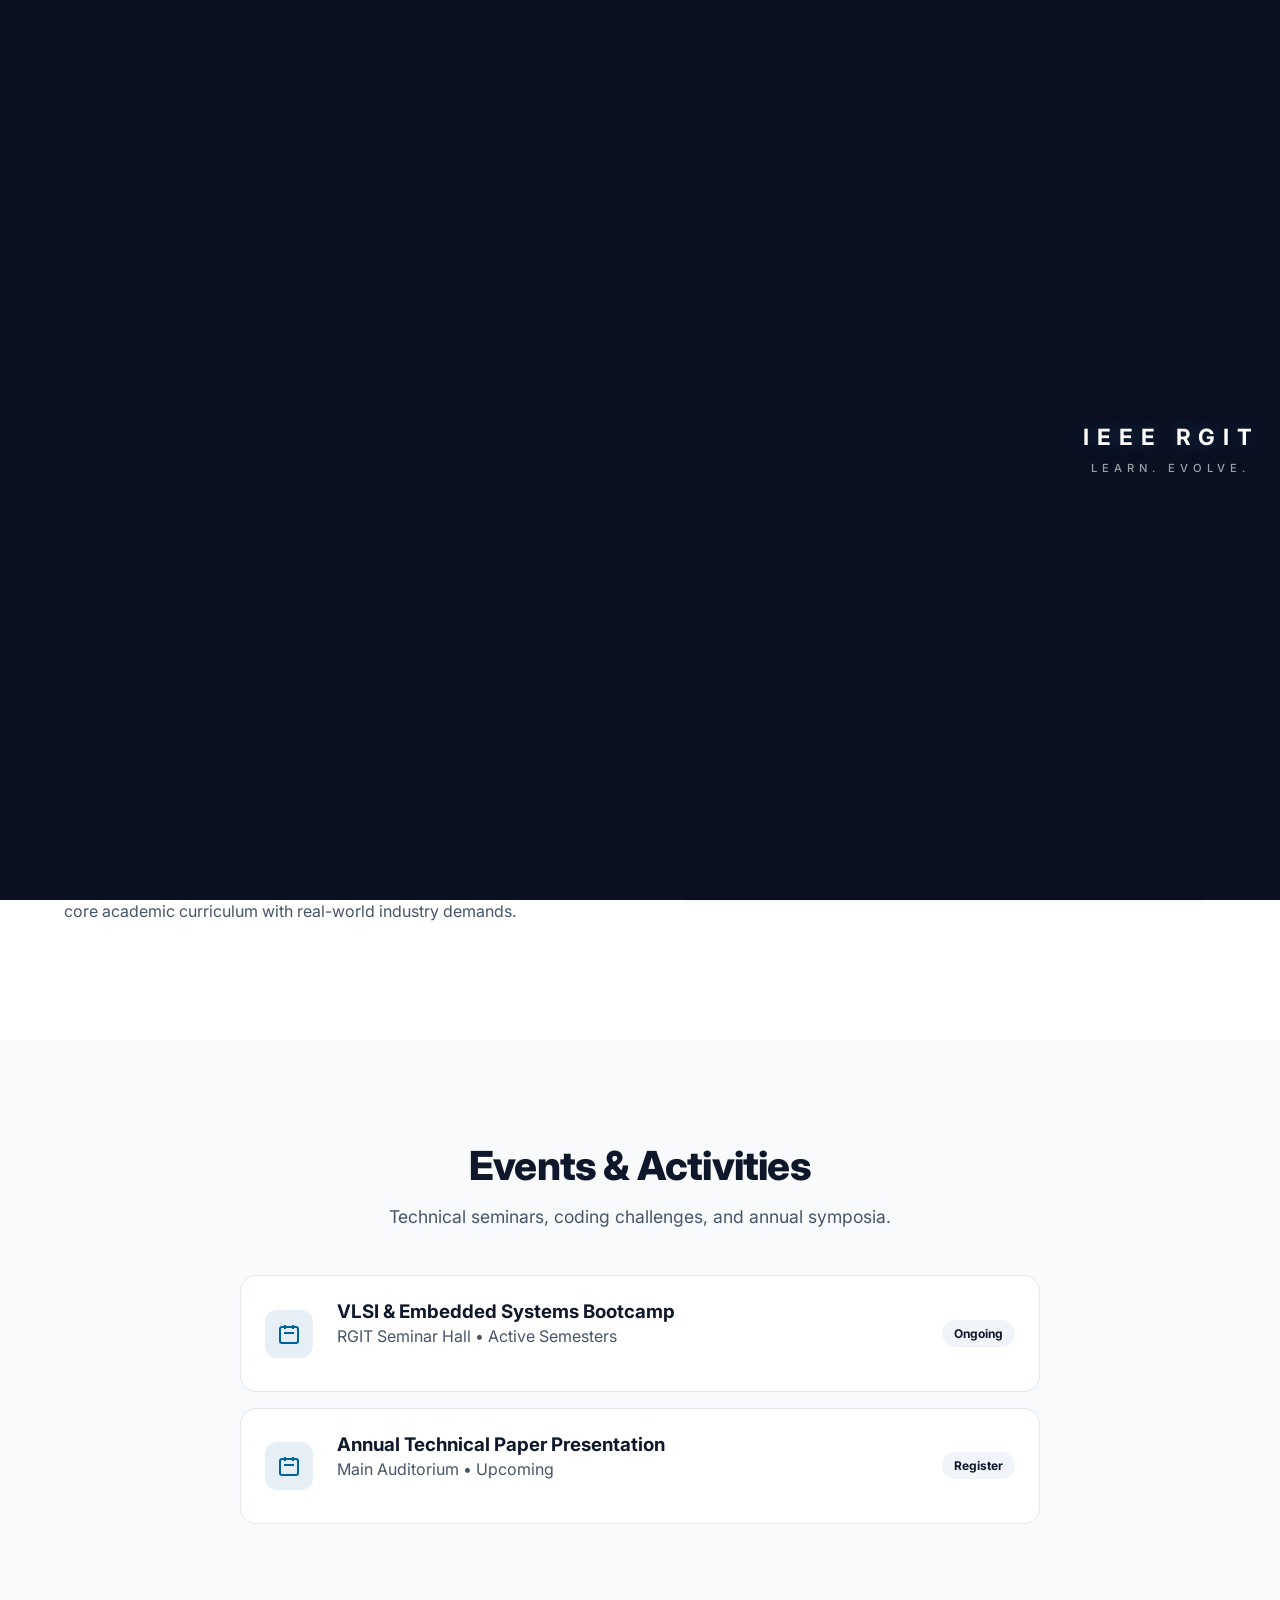
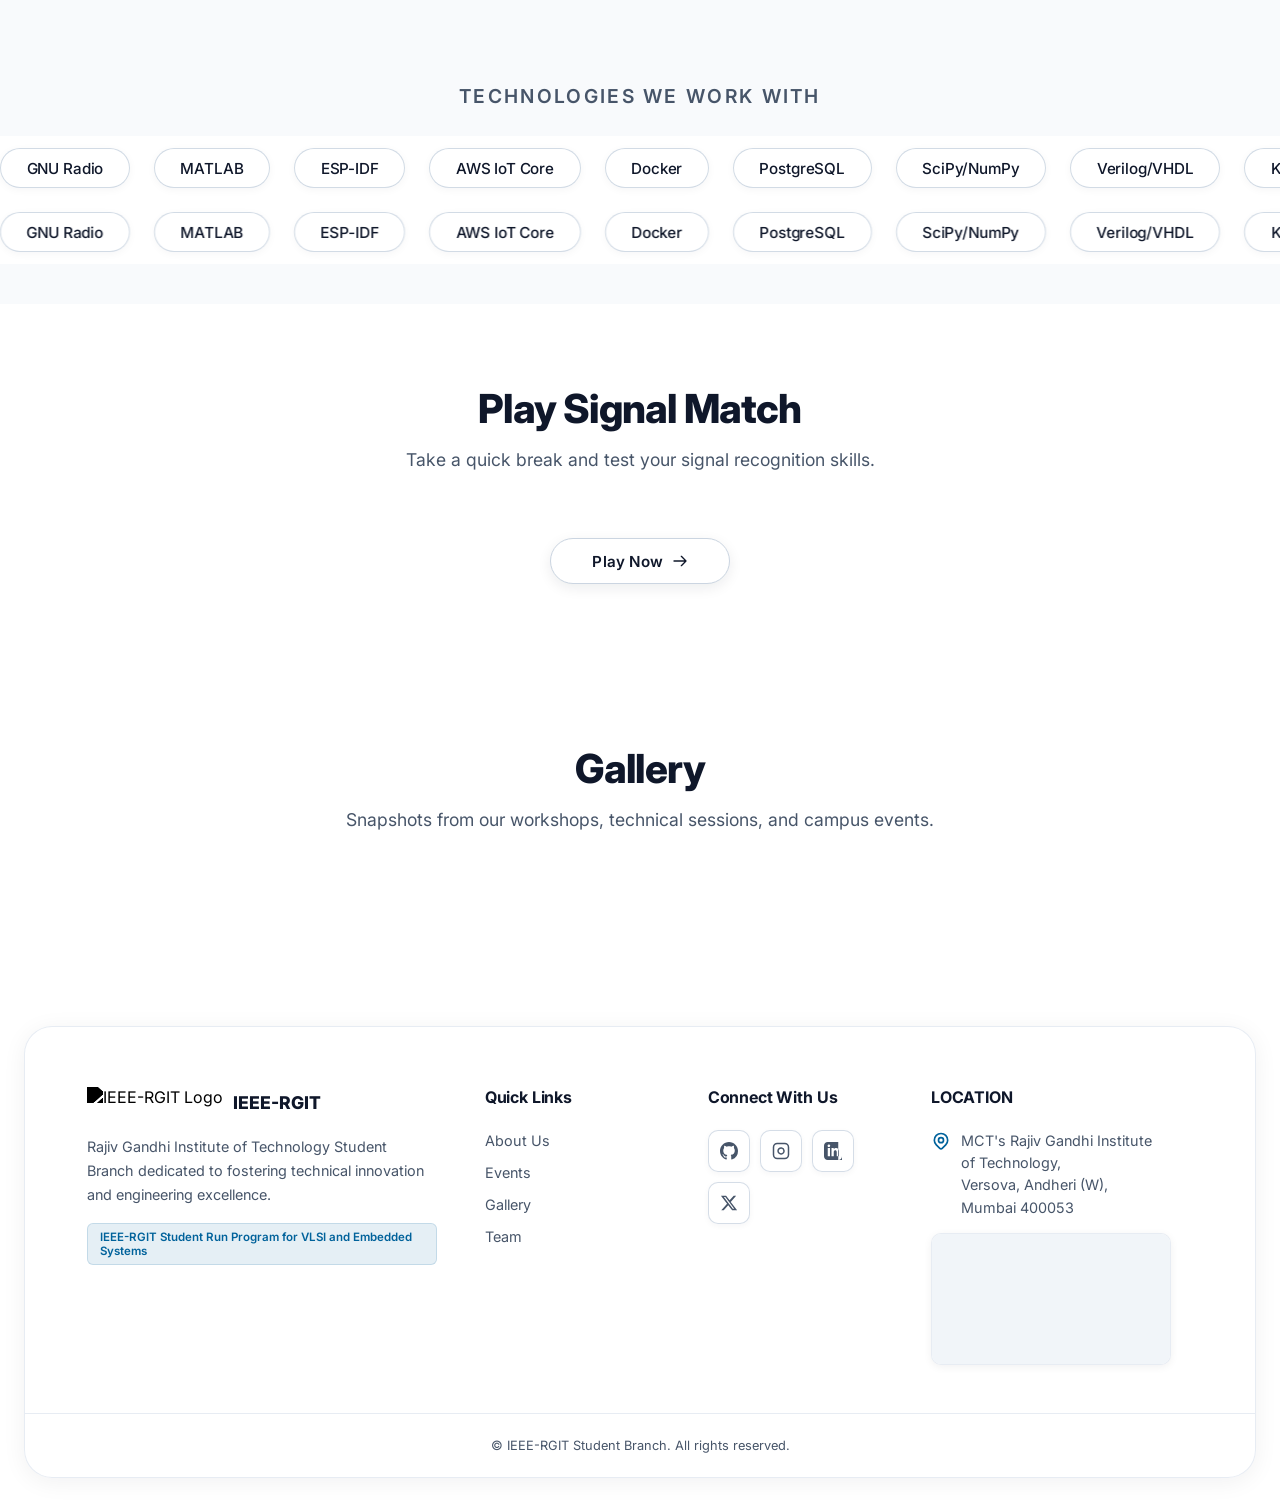
==== index.html @ 73ac9664 "index.html" ====
<!DOCTYPE html>
<html lang="en">
<head>
    <meta charset="UTF-8">
    <meta name="viewport" content="width=device-width, initial-scale=1.0">
    <title>IEEE-RGIT Student Branch</title>
    <meta name="description" content="IEEE-RGIT Student Branch focusing on VLSI, Embedded Systems, and Innovation.">
    
    <link rel="preconnect" href="https://fonts.googleapis.com">
    <link rel="preconnect" href="https://fonts.gstatic.com" crossorigin>
    <link href="https://fonts.googleapis.com/css2?family=Inter:wght@300;400;500;600;700;800&display=swap" rel="stylesheet">
    
    <link rel="stylesheet" href="css/style.css">
    <link rel="stylesheet" href="css/animation.css">
    <link rel="stylesheet" href="css/responsive.css">

    <script src="js/theme.js"></script>
</head>
<body class="home-page">

    <!-- ============================================================
         PRELOADER — Seamless full-screen #0B1021 with Logo.mp4
         Video fills the entire viewport behind the text.
         ============================================================ -->
    <div id="preloader" class="preloader-overlay" role="status" aria-label="Loading">
        <video class="preloader-video" autoplay muted loop playsinline
               preload="auto" aria-hidden="true">
            <source src="assets/Logo.mp4" type="video/mp4">
        </video>
        <div class="preloader-content">
            <div class="preloader-text">
                <div class="preloader-brand">IEEE RGIT</div>
                <div class="preloader-tagline">LEARN. EVOLVE.</div>
            </div>
        </div>
    </div>

    <!-- NAVBAR -->
    <header class="navbar" id="navbar">
        <div class="nav-container">
            <a href="index.html" class="brand">
                <div class="brand-icon">
                    <img src="assets/Recruitment Poster.png" alt="IEEE-RGIT Logo">
                </div>
            </a>

            <nav class="nav-links">
                <a href="index.html" class="nav-link" style="color: var(--primary); font-weight: 700;">Home</a>
                <a href="about.html" class="nav-link">About</a>
                <a href="events.html" class="nav-link">Events</a>
                <a href="gallery.html" class="nav-link">Gallery</a>
                <a href="team.html" class="nav-link">Team</a>
            </nav>

            <div class="nav-actions">
                <button id="theme-toggle" class="icon-btn" aria-label="Toggle Dark Mode">
                    <svg class="sun-icon" viewBox="0 0 24 24" fill="none" stroke="currentColor" stroke-width="2"><circle cx="12" cy="12" r="5"/><path d="M12 1v2M12 21v2M4.22 4.22l1.42 1.42M18.36 18.36l1.42 1.42M1 12h2M21 12h2M4.22 19.78l1.42-1.42M18.36 5.64l1.42-1.42"/></svg>
                    <svg class="moon-icon" viewBox="0 0 24 24" fill="none" stroke="currentColor" stroke-width="2"><path d="M21 12.79A9 9 0 1111.21 3 7 7 0 0021 12.79z"/></svg>
                </button>
                <button id="mobile-menu-btn" class="icon-btn mobile-only" aria-label="Menu">
                    <svg viewBox="0 0 24 24" fill="none" stroke="currentColor" stroke-width="2"><path stroke-linecap="round" stroke-linejoin="round" d="M4 6h16M4 12h16m-7 6h7"/></svg>
                </button>
            </div>
        </div>
        
        <div class="mobile-menu" id="mobile-menu">
            <a href="index.html" class="mobile-link" style="color: var(--primary);">Home</a>
            <a href="about.html" class="mobile-link">About</a>
            <a href="events.html" class="mobile-link">Events</a>
            <a href="gallery.html" class="mobile-link">Gallery</a>
            <a href="team.html" class="mobile-link">Team</a>
        </div>
    </header>

    <!-- HERO -->
    <section class="hero" id="home">
        <div class="tech-lines-container" id="hero-tech-lines"></div>
        <div class="hero-content">
            <div class="badge">RAJIV GANDHI INSTITUTE OF TECHNOLOGY</div>
            <h1 class="hero-title">Shaping the Future of Engineering with <span class="highlight">IEEE-RGIT</span></h1>
            <p class="hero-subtitle">Empowering student innovators through collaborative research, hands-on technical workshops, VLSI design, embedded systems, and cutting-edge engineering projects.</p>

            <div class="hero-cta">
                <a href="events.html" class="hover-cta" aria-label="Explore Events">
                    <span class="hover-cta-text">
                        Explore Events
                        <svg viewBox="0 0 24 24" fill="none" stroke="currentColor" stroke-width="2" aria-hidden="true">
                            <path stroke-linecap="round" stroke-linejoin="round" d="M14 5l7 7m0 0l-7 7m7-7H3"/>
                        </svg>
                    </span>
                </a>
                <a href="about.html" class="hover-cta" aria-label="Learn More">
                    <span class="hover-cta-text">
                        Learn More
                        <svg viewBox="0 0 24 24" fill="none" stroke="currentColor" stroke-width="2" aria-hidden="true">
                            <path stroke-linecap="round" stroke-linejoin="round" d="M14 5l7 7m0 0l-7 7m7-7H3"/>
                        </svg>
                    </span>
                </a>
            </div>
        </div>
    </section>

    <!-- ABOUT SECTION -->
    <section class="section" id="about">
        <div class="container grid-2-col">
            <div class="about-text reveal-left">
                <div class="section-line"></div>
                <h2 class="section-title">About IEEE-RGIT</h2>
                <p class="text-muted">The IEEE Student Branch at Rajiv Gandhi Institute of Technology (RGIT) serves as a dynamic hub for engineering enthusiasts. We foster technical competence, professional networking, and ethical innovation across multiple domains.</p>
                <p class="text-muted">With a specialized focus on <strong>VLSI and Embedded Systems</strong>, our community provides students with rigorous practical exposure, bridging core academic curriculum with real-world industry demands.</p>
            </div>
            <div class="about-card reveal-right">
                <div class="card-glass">
                    <div class="tech-decorative-icon">
                        <svg viewBox="0 0 24 24" fill="none" stroke="currentColor" stroke-width="1"><path stroke-linecap="round" stroke-linejoin="round" d="M9 3v2m6-2v2M9 19v2m6-2v2M5 9H3m2 6H3m18-6h-2m2 6h-2M7 19h10a2 2 0 002-2V7a2 2 0 00-2-2H7a2 2 0 00-2 2v10a2 2 0 002 2z"/></svg>
                    </div>
                    <h3>Core Objectives</h3>
                    <ul class="objective-list">
                        <li><svg viewBox="0 0 24 24" fill="none" stroke="currentColor"><path stroke-linecap="round" stroke-linejoin="round" d="M5 13l4 4L19 7"/></svg> Promoting technical excellence in hardware & software.</li>
                        <li><svg viewBox="0 0 24 24" fill="none" stroke="currentColor"><path stroke-linecap="round" stroke-linejoin="round" d="M5 13l4 4L19 7"/></svg> Hosting research seminars and bootcamps.</li>
                        <li><svg viewBox="0 0 24 24" fill="none" stroke="currentColor"><path stroke-linecap="round" stroke-linejoin="round" d="M5 13l4 4L19 7"/></svg> Mentoring teams for technical showcases.</li>
                    </ul>
                </div>
            </div>
        </div>
    </section>

    <!-- EVENTS & ACTIVITIES -->
    <section class="section bg-alt" id="events">
        <div class="container">
            <div class="section-header reveal-up">
                <h2 class="section-title">Events & Activities</h2>
                <p class="section-subtitle">Technical seminars, coding challenges, and annual symposia.</p>
            </div>
            <div class="event-list stagger-container">
                <div class="event-card stagger-item">
                    <div class="event-icon"><svg viewBox="0 0 24 24" fill="none" stroke="currentColor" stroke-width="2"><path d="M8 7V3m8 4V3m-9 8h10M5 21h14a2 2 0 002-2V7a2 2 0 00-2-2H5a2 2 0 00-2 2v12a2 2 0 002 2z"/></svg></div>
                    <div class="event-info">
                        <h3>VLSI & Embedded Systems Bootcamp</h3>
                        <p class="text-muted">RGIT Seminar Hall • Active Semesters</p>
                    </div>
                    <div class="event-status">Ongoing</div>
                </div>
                <div class="event-card stagger-item">
                    <div class="event-icon"><svg viewBox="0 0 24 24" fill="none" stroke="currentColor" stroke-width="2"><path d="M8 7V3m8 4V3m-9 8h10M5 21h14a2 2 0 002-2V7a2 2 0 00-2-2H5a2 2 0 00-2 2v12a2 2 0 002 2z"/></svg></div>
                    <div class="event-info">
                        <h3>Annual Technical Paper Presentation</h3>
                        <p class="text-muted">Main Auditorium • Upcoming</p>
                    </div>
                    <div class="event-status"><a href="events.html">Register</a></div>
                </div>
            </div>
        </div>
    </section>

    <!-- TECHNOLOGIES WE WORK WITH -->
    <section class="section tech-marquee-section" id="technologies">
        <div class="container">
            <div class="section-header reveal-up">
                <h2 class="section-title tech-section-title">Technologies We Work With</h2>
                <div class="section-line" style="margin: 0 auto 1.5rem auto;"></div>
            </div>
        </div>

        <!-- Track 1 -->
        <div class="marquee-wrapper">
            <div class="marquee-track marquee-track-1" aria-hidden="true">
                <span class="tech-pill">GNU Radio</span>
                <span class="tech-pill">MATLAB</span>
                <span class="tech-pill">ESP-IDF</span>
                <span class="tech-pill">AWS IoT Core</span>
                <span class="tech-pill">Docker</span>
                <span class="tech-pill">PostgreSQL</span>
                <span class="tech-pill">SciPy/NumPy</span>
                <span class="tech-pill">Verilog/VHDL</span>
                <span class="tech-pill">KiCad</span>
                <span class="tech-pill">FreeRTOS</span>
                <span class="tech-pill">keil</span>
                <span class="tech-pill">Proteus Software</span>
                <span class="tech-pill">Scilab</span>
                <span class="tech-pill">Arduino uno</span>
                <span class="tech-pill">Arduino IDE</span>
                <span class="tech-pill">HFSS</span>

                <span class="tech-pill">GNU Radio</span>
                <span class="tech-pill">MATLAB</span>
                <span class="tech-pill">ESP-IDF</span>
                <span class="tech-pill">AWS IoT Core</span>
                <span class="tech-pill">Docker</span>
                <span class="tech-pill">PostgreSQL</span>
                <span class="tech-pill">SciPy/NumPy</span>
                <span class="tech-pill">Verilog/VHDL</span>
                <span class="tech-pill">KiCad</span>
                <span class="tech-pill">FreeRTOS</span>
                <span class="tech-pill">keil</span>
                <span class="tech-pill">Proteus Software</span>
                <span class="tech-pill">Scilab</span>
                <span class="tech-pill">Arduino uno</span>
                <span class="tech-pill">Arduino IDE</span>
                <span class="tech-pill">HFSS</span>
            </div>
        </div>

        <!-- Track 2 -->
        <div class="marquee-wrapper">
            <div class="marquee-track marquee-track-2" aria-hidden="true">
                <span class="tech-pill">GNU Radio</span>
                <span class="tech-pill">MATLAB</span>
                <span class="tech-pill">ESP-IDF</span>
                <span class="tech-pill">AWS IoT Core</span>
                <span class="tech-pill">Docker</span>
                <span class="tech-pill">PostgreSQL</span>
                <span class="tech-pill">SciPy/NumPy</span>
                <span class="tech-pill">Verilog/VHDL</span>
                <span class="tech-pill">KiCad</span>
                <span class="tech-pill">FreeRTOS</span>
                <span class="tech-pill">keil</span>
                <span class="tech-pill">Proteus Software</span>
                <span class="tech-pill">Scilab</span>
                <span class="tech-pill">Arduino uno</span>
                <span class="tech-pill">Arduino IDE</span>
                <span class="tech-pill">HFSS</span>

                <span class="tech-pill">GNU Radio</span>
                <span class="tech-pill">MATLAB</span>
                <span class="tech-pill">ESP-IDF</span>
                <span class="tech-pill">AWS IoT Core</span>
                <span class="tech-pill">Docker</span>
                <span class="tech-pill">PostgreSQL</span>
                <span class="tech-pill">SciPy/NumPy</span>
                <span class="tech-pill">Verilog/VHDL</span>
                <span class="tech-pill">KiCad</span>
                <span class="tech-pill">FreeRTOS</span>
                <span class="tech-pill">keil</span>
                <span class="tech-pill">Proteus Software</span>
                <span class="tech-pill">Scilab</span>
                <span class="tech-pill">Arduino uno</span>
                <span class="tech-pill">Arduino IDE</span>
                <span class="tech-pill">HFSS</span>
            </div>
        </div>
    </section>

    <!-- SIGNAL MATCH SECTION -->
    <section class="section signal-match-section" id="signal-match">
        <div class="container">
            <div class="section-header reveal-up">
                <h2 class="section-title">Play Signal Match</h2>
                <p class="section-subtitle">Take a quick break and test your signal recognition skills.</p>
            </div>
            <div class="game-launch-wrapper reveal-up">
                <button id="launchMatchBtn" class="hover-cta" aria-label="Play Now">
                    <span class="hover-cta-text">
                        Play Now
                        <svg viewBox="0 0 24 24" fill="none" stroke="currentColor" stroke-width="2" aria-hidden="true">
                            <path stroke-linecap="round" stroke-linejoin="round" d="M14 5l7 7m0 0l-7 7m7-7H3"/>
                        </svg>
                    </span>
                </button>
            </div>
        </div>
    </section>

    <!-- GALLERY SECTION -->
    <section class="section" id="gallery">
        <div class="container">
            <div class="section-header reveal-up">
                <h2 class="section-title">Gallery</h2>
                <p class="section-subtitle">Snapshots from our workshops, technical sessions, and campus events.</p>
            </div>
            <div class="gallery-grid stagger-container" id="gallery-grid">
                <!-- Images will be injected by JavaScript -->
            </div>
        </div>
    </section>

    <!-- LIGHTBOX -->
    <div id="lightbox" class="lightbox">
        <span class="lightbox-close">&times;</span>
        <div class="lightbox-content">
            <img id="lightbox-image" src="" alt="Gallery Image" style="max-width: 100%; max-height: 70vh; border-radius: 8px;">
            <p id="lightbox-caption" style="margin-top: 1rem;"></p>
        </div>
    </div>

    <!-- SIGNAL MATCH MODAL -->
    <div id="signalMatchModal" class="signal-match-modal-overlay">
        <div class="signal-match-modal-backdrop"></div>
        <div class="signal-match-modal-window">
            <button class="signal-match-modal-close" id="closeSignalMatchModal" aria-label="Close game">×</button>
            <div class="signal-match-modal-body">
                <iframe id="signalMatchIframe" src="games/signal-match.html" title="Signal Match"></iframe>
            </div>
        </div>
    </div>

    <!-- FOOTER -->
    <footer class="footer">
        <div class="container footer-grid">
            <div class="footer-col">
                <div class="footer-brand">
                    <div class="brand-icon"><img src="assets/Recruitment Poster.png" alt="IEEE-RGIT Logo" style="filter: brightness(0) invert(1); height: 32px;"></div>
                    <span class="brand-title">IEEE-RGIT</span>
                </div>
                <p class="footer-desc">Rajiv Gandhi Institute of Technology Student Branch dedicated to fostering technical innovation and engineering excellence.</p>
                <div class="footer-highlight">IEEE-RGIT Student Run Program for VLSI and Embedded Systems</div>
            </div>
            <div class="footer-col">
                <h4 class="footer-title">Quick Links</h4>
                <ul class="footer-links">
                    <li><a href="about.html">About Us</a></li>
                    <li><a href="events.html">Events</a></li>
                    <li><a href="gallery.html">Gallery</a></li>
                    <li><a href="team.html">Team</a></li>
                </ul>
            </div>
            <div class="footer-col">
                <h4 class="footer-title">Connect With Us</h4>
                <div class="social-icons">
                    <a href="#" class="social-icon" aria-label="GitHub"><svg viewBox="0 0 24 24" fill="currentColor"><path d="M12 0C5.37 0 0 5.37 0 12c0 5.31 3.435 9.795 8.205 11.385.6.105.825-.255.825-.57 0-.285-.015-1.23-.015-2.235-3.015.555-3.795-.735-4.035-1.41-.135-.345-.72-1.41-1.23-1.695-.42-.225-1.02-.78-.015-.795.945-.015 1.62.87 1.845 1.23 1.08 1.815 2.805 1.305 3.495.99.105-.78.42-1.305.765-1.605-2.67-.3-5.46-1.335-5.46-5.925 0-1.305.465-2.385 1.23-3.225-.12-.3-.54-1.53.12-3.18 0 0 1.005-.315 3.3 1.23.96-.27 1.98-.405 3-.405s2.04.135 3 .405c2.295-1.56 3.3-1.23 3.3-1.23.66 1.65.24 2.88.12 3.18.765.84 1.23 1.905 1.23 3.225 0 4.605-2.805 5.625-5.475 5.925.435.375.81 1.095.81 2.22 0 1.605-.015 2.895-.015 3.3 0 .315.225.69.825.57A12.02 12.02 0 0024 12c0-6.63-5.37-12-12-12z"/></svg></a>
                    <a href="https://www.instagram.com/ieeergit/" target="_blank" rel="noopener noreferrer" class="social-icon" aria-label="Instagram"><svg viewBox="0 0 24 24" fill="none" stroke="currentColor" stroke-width="2"><rect width="20" height="20" x="2" y="2" rx="5" ry="5"/><path d="M16 11.37A4 4 0 1112.63 8 4 4 0 0116 11.37z"/><line x1="17.5" x2="17.51" y1="6.5" y2="6.5"/></svg></a>
                    <a href="#" class="social-icon" aria-label="LinkedIn"><svg viewBox="0 0 24 24" fill="currentColor"><path d="M19 0h-14c-2.761 0-5 2.239-5 5v14c0 2.761 2.239 5 5 5h14c2.762 0 5-2.239 5-5v14c0-2.761-2.238-5-5-5zm-11 19h-3v-11h3v11zm-1.5-12.268c-.966 0-1.75-.79-1.75-1.764s.784-1.764 1.75-1.764 1.75.79 1.75 1.764-.783 1.764-1.75 1.764zm13.5 12.268h-3v-5.604c0-3.368-4-3.113-4 0v5.604h-3v-11h3v1.765c1.396-2.586 7-2.777 7 2.476v6.759z"/></svg></a>
                    <a href="#" class="social-icon" aria-label="Twitter"><svg viewBox="0 0 24 24" fill="currentColor"><path d="M18.244 2.25h3.308l-7.227 8.26 8.502 11.24H16.17l-5.214-6.817L4.99 21.75H1.68l7.73-8.835L1.254 2.25H8.08l4.713 6.231zm-1.161 17.52h1.833L7.084 4.126H5.117z"/></svg></a>
                </div>
            </div>
            <div class="footer-col footer-col-location">
                <h4 class="footer-title">LOCATION</h4>
                <div class="location">
                    <svg viewBox="0 0 24 24" fill="none" stroke="currentColor" stroke-width="2"><path d="M17.657 16.657L13.414 20.9a1.998 1.998 0 01-2.827 0l-4.244-4.243a8 8 0 1111.314 0z"/><path d="M15 11a3 3 0 11-6 0 3 3 0 016 0z"/></svg>
                    <span>MCT's Rajiv Gandhi Institute<br>of Technology,<br>Versova, Andheri (W),<br>Mumbai 400053</span>
                </div>
                <a href="https://www.google.com/maps/search/?api=1&query=MCT%27s+Rajiv+Gandhi+Institute+of+Technology%2C+Versova%2C+Andheri+%28W%29%2C+Mumbai+400053"
                   class="footer-map-link"
                   target="_blank"
                   rel="noopener noreferrer"
                   aria-label="Open MCT's Rajiv Gandhi Institute of Technology on Google Maps">
                    <iframe
                        class="footer-map-iframe"
                        src="https://maps.google.com/maps?q=MCT%27s+Rajiv+Gandhi+Institute+of+Technology%2C+Versova%2C+Andheri+%28W%29%2C+Mumbai+400053&t=&z=15&ie=UTF8&iwloc=&output=embed"
                        loading="lazy"
                        referrerpolicy="no-referrer-when-downgrade"
                        title="Map preview of MCT's Rajiv Gandhi Institute of Technology"
                        aria-hidden="true"
                        tabindex="-1"></iframe>
                </a>
            </div>
        </div>
        <div class="footer-bottom">
            <div class="container">
                <p>&copy; <span id="year"></span> IEEE-RGIT Student Branch. All rights reserved.</p>
            </div>
        </div>
    </footer>

    <script src="js/animation.js"></script>
    <script src="js/main.js"></script>
    <script>
        (function() {
            const modal = document.getElementById('signalMatchModal');
            const iframe = document.getElementById('signalMatchIframe');
            const closeBtn = document.getElementById('closeSignalMatchModal');
            const launchBtn = document.getElementById('launchMatchBtn');
            const body = document.body;

            function openModal() {
                modal.classList.add('active');
                body.style.overflow = 'hidden';
                setTimeout(() => {
                    iframe.contentWindow.postMessage('startGame', '*');
                }, 100);
            }

            function closeModal() {
                modal.classList.remove('active');
                body.style.overflow = '';
                iframe.contentWindow.postMessage('stopGame', '*');
            }

            launchBtn.addEventListener('click', openModal);
            closeBtn.addEventListener('click', closeModal);

            document.addEventListener('keydown', (e) => {
                if (e.key === 'Escape' && modal.classList.contains('active')) {
                    closeModal();
                }
            });

            window.addEventListener('message', (e) => {
                if (e.data === 'openSignalMatchModal' || e.data === 'openSnakeModal') {
                    openModal();
                }
            });
        })();
    </script>
</body>
</html>
---- css/style.css ----
/* ==================================================
   1. CSS VARIABLES (THEMING)
================================================== */
:root {
    --bg-main: #ffffff;
    --bg-alt: #f8fafc;
    --surface: #ffffff;
    --surface-hover: #f1f5f9;
    --text-main: #0f172a;
    --text-muted: #475569;
    --primary: #00629B;
    --primary-hover: #004d7a;
    --border: #e2e8f0;
    --shadow-sm: 0 1px 2px rgba(0,0,0,0.05);
    --shadow-md: 0 4px 6px -1px rgba(0,0,0,0.1);
    --tech-line: rgba(0, 98, 155, 0.1);
    --glass-bg: rgba(255, 255, 255, 0.85);

    /* Liquid Glass: Navbar (light) */
    --glass-nav-bg: rgba(255, 255, 255, 0.68);
    --glass-nav-border: rgba(226, 232, 240, 0.8);
    --glass-nav-highlight: rgba(255, 255, 255, 0.95);
    --glass-nav-shadow: 0 4px 24px rgba(15, 23, 42, 0.06);

    /* Liquid Glass: Secondary Button (light) */
    --glass-btn-bg: rgba(255, 255, 255, 0.55);
    --glass-btn-bg-hover: rgba(255, 255, 255, 0.82);
    --glass-btn-border: rgba(203, 213, 225, 0.8);
    --glass-btn-highlight: rgba(255, 255, 255, 0.95);

    /* Liquid Glass: Primary Button (light) */
    --glass-primary-bg: rgba(0, 98, 155, 0.85);
    --glass-primary-bg-hover: rgba(0, 98, 155, 0.96);
    --glass-primary-border: rgba(0, 98, 155, 0.95);
    --glass-primary-highlight: rgba(255, 255, 255, 0.3);

    /* Marquee pill (light) */
    --glass-pill-bg: rgba(255, 255, 255, 0.88);
    --glass-pill-bg-hover: rgba(255, 255, 255, 0.98);
    --glass-pill-border: rgba(203, 213, 225, 0.85);
    --glass-pill-highlight: rgba(255, 255, 255, 0.95);

    /* Hover CTA — light mode */
    --hover-cta-bg: #ffffff;
    --hover-cta-bg-hover: #00629B;
    --hover-cta-text: #0f172a;
    --hover-cta-text-hover: #ffffff;
    --hover-cta-border: #cbd5e1;
    --hover-cta-border-hover: #00629B;
    --hover-cta-shadow: 0 4px 14px rgba(15, 23, 42, 0.08);
    --hover-cta-shadow-hover: 0 8px 22px rgba(0, 98, 155, 0.28);
}

html.dark {
    --bg-main: #0b1120;
    --bg-alt: #0f172a;
    --surface: #1e293b;
    --surface-hover: #334155;
    --text-main: #f8fafc;
    --text-muted: #94a3b8;
    --primary: #38bdf8;
    --primary-hover: #7dd3fc;
    --border: #334155;
    --shadow-sm: 0 1px 2px rgba(0,0,0,0.3);
    --shadow-md: 0 4px 6px -1px rgba(0,0,0,0.5);
    --tech-line: rgba(56, 189, 248, 0.1);
    --glass-bg: rgba(11, 17, 32, 0.85);

    --glass-nav-bg: rgba(15, 23, 42, 0.62);
    --glass-nav-border: rgba(51, 65, 85, 0.7);
    --glass-nav-highlight: rgba(255, 255, 255, 0.08);
    --glass-nav-shadow: 0 4px 24px rgba(0, 0, 0, 0.35);

    --glass-btn-bg: rgba(30, 41, 59, 0.55);
    --glass-btn-bg-hover: rgba(30, 41, 59, 0.82);
    --glass-btn-border: rgba(56, 189, 248, 0.3);
    --glass-btn-highlight: rgba(255, 255, 255, 0.1);

    --glass-primary-bg: rgba(56, 189, 248, 0.85);
    --glass-primary-bg-hover: rgba(56, 189, 248, 0.96);
    --glass-primary-border: rgba(56, 189, 248, 0.95);
    --glass-primary-highlight: rgba(255, 255, 255, 0.35);

    --glass-pill-bg: rgba(30, 41, 59, 0.88);
    --glass-pill-bg-hover: rgba(30, 41, 59, 0.98);
    --glass-pill-border: rgba(56, 189, 248, 0.35);
    --glass-pill-highlight: rgba(255, 255, 255, 0.12);

    /* Hover CTA — dark mode */
    --hover-cta-bg: #000000;
    --hover-cta-bg-hover: #00629B;
    --hover-cta-text: #ffffff;
    --hover-cta-text-hover: #ffffff;
    --hover-cta-border: rgba(255, 255, 255, 0.18);
    --hover-cta-border-hover: #00629B;
    --hover-cta-shadow: 0 4px 14px rgba(0, 0, 0, 0.4);
    --hover-cta-shadow-hover: 0 8px 22px rgba(0, 98, 155, 0.45);
}

/* ==================================================
   2. RESET & BASE
================================================== */
* {
    margin: 0;
    padding: 0;
    box-sizing: border-box;
}

html {
    scroll-behavior: smooth;
    font-family: 'Inter', system-ui, sans-serif;
    color: var(--text-main);
    background-color: var(--bg-main);
    transition: background-color 0.3s ease, color 0.3s ease;
}

body {
    overflow-x: hidden;
}

a {
    text-decoration: none;
    color: inherit;
}

ul {
    list-style: none;
}

.container {
    max-width: 1200px;
    width: 90%;
    margin: 0 auto;
}

.section {
    padding: 100px 0;
    position: relative;
}

.bg-alt {
    background-color: var(--bg-alt);
    border-top: 1px solid var(--border);
    border-bottom: 1px solid var(--border);
}

.relative { position: relative; }
.overflow-hidden { overflow: hidden; }

/* ==================================================
   3. TYPOGRAPHY
================================================== */
.section-title {
    font-size: 2.5rem;
    font-weight: 800;
    margin-bottom: 1rem;
    letter-spacing: -0.02em;
}

.section-subtitle {
    font-size: 1.1rem;
    color: var(--text-muted);
    max-width: 600px;
    margin-bottom: 3rem;
}

.section-header {
    text-align: center;
    display: flex;
    flex-direction: column;
    align-items: center;
}

.text-muted {
    color: var(--text-muted);
    line-height: 1.7;
    margin-bottom: 1rem;
}

.highlight { color: var(--primary); }

/* ==================================================
   4. NAVBAR (Liquid Glass — unchanged reference)
================================================== */
.navbar {
    position: fixed;
    top: 0;
    width: 100%;
    z-index: 100;
    background: var(--glass-nav-bg);
    backdrop-filter: blur(20px) saturate(180%);
    -webkit-backdrop-filter: blur(20px) saturate(180%);
    border-bottom: 1px solid var(--glass-nav-border);
    box-shadow:
        var(--glass-nav-shadow),
        inset 0 1px 0 var(--glass-nav-highlight);
    transition: background 0.3s ease, box-shadow 0.3s ease;
}

.nav-container {
    max-width: 1200px;
    width: 90%;
    margin: 0 auto;
    display: flex;
    justify-content: space-between;
    align-items: center;
    height: 70px;
}

.brand {
    display: flex;
    align-items: center;
    gap: 10px;
}

.brand-icon {
    width: auto;
    height: auto;
    background: none;
    border-radius: 0;
    display: flex;
    align-items: center;
    justify-content: center;
    flex-shrink: 0;
}

.brand-icon img {
    height: 36px;
    width: auto;
    display: block;
    object-fit: contain;
}

html:not(.dark) .brand-icon img {
    filter: brightness(0) saturate(100%) invert(0%) sepia(100%) saturate(10000%) hue-rotate(205deg);
}

.brand-title {
    font-weight: 800;
    font-size: 1.1rem;
    line-height: 1;
}

.nav-links {
    display: flex;
    gap: 2rem;
}

.nav-link {
    font-size: 0.9rem;
    font-weight: 500;
    color: var(--text-muted);
    transition: color 0.25s ease;
    position: relative;
}

.nav-link::before {
    content: '';
    position: absolute;
    top: -6px;
    right: -12px;
    bottom: -6px;
    left: -12px;
    border-radius: 10px;
    background: var(--glass-btn-bg);
    border: 1px solid var(--glass-btn-border);
    box-shadow:
        inset 0 1px 0 var(--glass-btn-highlight),
        0 2px 8px rgba(15, 23, 42, 0.04);
    opacity: 0;
    transform: scale(0.95);
    transition: opacity 0.25s ease, transform 0.25s ease;
    pointer-events: none;
    z-index: -1;
}

.nav-link:hover { color: var(--primary); }
.nav-link:hover::before { opacity: 1; transform: scale(1); }

.nav-link::after {
    content: '';
    position: absolute;
    left: 0;
    bottom: -4px;
    width: 0;
    height: 2px;
    background: var(--primary);
    transition: width 0.3s cubic-bezier(0.22, 1, 0.36, 1);
    z-index: 1;
}
.nav-link:hover::after,
.nav-link:focus::after { width: 100%; }
.nav-link[style*="color: var(--primary)"]::after { width: 100%; }

.nav-actions {
    display: flex;
    align-items: center;
    gap: 1rem;
}

.icon-btn {
    background: none;
    border: none;
    color: var(--text-muted);
    cursor: pointer;
    width: 36px;
    height: 36px;
    display: flex;
    align-items: center;
    justify-content: center;
    border-radius: 50%;
    transition: background 0.2s, color 0.2s;
}

.icon-btn:hover {
    background: var(--surface-hover);
    color: var(--primary);
}

.icon-btn svg { width: 20px; }

html.dark .sun-icon { display: block; }
html.dark .moon-icon { display: none; }
html:not(.dark) .sun-icon { display: none; }
html:not(.dark) .moon-icon { display: block; }

.mobile-menu {
    display: none;
    background: var(--glass-nav-bg);
    backdrop-filter: blur(20px) saturate(180%);
    -webkit-backdrop-filter: blur(20px) saturate(180%);
    border-bottom: 1px solid var(--glass-nav-border);
    box-shadow: var(--glass-nav-shadow);
    padding: 1rem 5%;
}
.mobile-menu.active {
    display: flex;
    flex-direction: column;
}
.mobile-link {
    padding: 1rem 0;
    font-weight: 500;
    border-bottom: 1px solid var(--glass-nav-border);
}
.mobile-link:last-child { border: none; }

.navbar.scrolled {
    box-shadow:
        var(--glass-nav-shadow),
        0 4px 20px rgba(0, 0, 0, 0.08),
        inset 0 1px 0 var(--glass-nav-highlight);
}

/* ==================================================
   5. HERO
================================================== */
.hero {
    min-height: auto;
    display: flex;
    align-items: center;
    justify-content: center;
    text-align: center;
    padding: 110px 0 5rem 0;
    position: relative;
    overflow: hidden;
}

.hero-content {
    position: relative;
    z-index: 10;
    max-width: 800px;
    padding: 0 20px;
    opacity: 0;
    transform: translateY(12px);
    transition: opacity 0.8s ease, transform 0.8s ease;
}
.hero-content.hero-ready {
    opacity: 1;
    transform: translateY(0);
}

.hero-content .badge {
    opacity: 0;
    transform: translateY(8px);
    transition: opacity 0.6s ease, transform 0.6s ease;
    transition-delay: 0.1s;
}
.hero-content .hero-title {
    opacity: 0;
    transform: translateY(10px);
    transition: opacity 0.7s ease, transform 0.7s ease;
    transition-delay: 0.25s;
}
.hero-content .hero-subtitle {
    opacity: 0;
    transform: translateY(8px);
    transition: opacity 0.6s ease, transform 0.6s ease;
    transition-delay: 0.4s;
}
.hero-content .hero-cta {
    opacity: 0;
    transform: translateY(6px);
    transition: opacity 0.6s ease, transform 0.6s ease;
    transition-delay: 0.55s;
}
.hero-content.hero-ready .badge,
.hero-content.hero-ready .hero-title,
.hero-content.hero-ready .hero-subtitle,
.hero-content.hero-ready .hero-cta {
    opacity: 1;
    transform: translateY(0);
}

.badge {
    display: inline-block;
    padding: 6px 14px;
    background: rgba(0, 98, 155, 0.1);
    color: var(--primary);
    border-radius: 20px;
    font-size: 0.75rem;
    font-weight: 700;
    text-transform: uppercase;
    letter-spacing: 0.05em;
    margin-bottom: 1.5rem;
}
html.dark .badge { background: rgba(56, 189, 248, 0.15); }

.hero-title {
    font-size: 4rem;
    font-weight: 800;
    line-height: 1.1;
    margin-bottom: 1.5rem;
    letter-spacing: -0.03em;
}

.hero-subtitle {
    font-size: 1.2rem;
    color: var(--text-muted);
    margin-bottom: 2.5rem;
}

.hero-cta {
    display: flex;
    gap: 1rem;
    justify-content: center;
    align-items: center;
    flex-wrap: wrap;
    padding-top: 0.5rem;
}

/* ==================================================
   6. BUTTONS (base glass — used across the site)
================================================== */
.btn {
    padding: 12px 28px;
    border-radius: 8px;
    font-weight: 600;
    font-size: 0.95rem;
    display: flex;
    align-items: center;
    gap: 8px;
    transition: all 0.3s ease;
    cursor: pointer;
    position: relative;
    overflow: hidden;
}

.btn svg { width: 18px; transition: transform 0.3s cubic-bezier(0.22, 1, 0.36, 1); }
.btn:hover svg { transform: translateX(4px); }

.btn-primary {
    background: var(--glass-primary-bg);
    color: #fff;
    border: 1px solid var(--glass-primary-border);
    backdrop-filter: blur(12px) saturate(160%);
    -webkit-backdrop-filter: blur(12px) saturate(160%);
    box-shadow:
        0 4px 14px rgba(0, 98, 155, 0.25),
        inset 0 1px 0 var(--glass-primary-highlight);
    transition: background 0.3s ease, transform 0.25s ease, box-shadow 0.3s ease;
}
html.dark .btn-primary {
    color: #0b1120;
    box-shadow:
        0 4px 14px rgba(56, 189, 248, 0.2),
        inset 0 1px 0 var(--glass-primary-highlight);
}
.btn-primary:hover {
    background: var(--glass-primary-bg-hover);
    transform: translateY(-2px);
    box-shadow:
        0 8px 25px rgba(0, 98, 155, 0.3),
        inset 0 1px 0 var(--glass-primary-highlight);
}
html.dark .btn-primary:hover {
    box-shadow:
        0 8px 25px rgba(56, 189, 248, 0.3),
        inset 0 1px 0 var(--glass-primary-highlight);
}
.btn-primary:active {
    transform: scale(0.97) translateY(0);
}

.btn-outline {
    background: var(--glass-btn-bg);
    color: var(--text-main);
    border: 1px solid var(--glass-btn-border);
    backdrop-filter: blur(12px) saturate(160%);
    -webkit-backdrop-filter: blur(12px) saturate(160%);
    box-shadow:
        0 2px 8px rgba(15, 23, 42, 0.04),
        inset 0 1px 0 var(--glass-btn-highlight);
    transition: background 0.3s ease, transform 0.25s ease, border-color 0.3s ease, box-shadow 0.3s ease;
}
.btn-outline:hover {
    background: var(--glass-btn-bg-hover);
    border-color: var(--primary);
    transform: translateY(-2px);
    box-shadow:
        0 6px 18px rgba(15, 23, 42, 0.08),
        inset 0 1px 0 var(--glass-btn-highlight);
}
.btn-outline:active {
    transform: scale(0.97) translateY(0);
}

/* ==================================================
   6b. HOVER CTA — SIMPLE COLOR-TRANSITION BUTTONS
================================================== */

.hover-cta {
    position: relative;
    display: inline-flex;
    align-items: center;
    justify-content: center;
    padding: 14px 30px;
    border-radius: 999px;
    font-family: inherit;
    font-weight: 600;
    font-size: 0.95rem;
    line-height: 1;
    min-width: 180px;
    max-width: 100%;
    cursor: pointer;
    overflow: hidden;
    color: var(--hover-cta-text);
    background-color: var(--hover-cta-bg);
    border: 1px solid var(--hover-cta-border);
    box-shadow: var(--hover-cta-shadow);
    -webkit-tap-highlight-color: transparent;
    appearance: none;
    -webkit-appearance: none;
    text-align: center;
    transition:
        background-color 0.3s ease,
        color 0.3s ease,
        border-color 0.3s ease,
        box-shadow 0.3s ease,
        transform 0.2s ease;
}

.hover-cta:hover,
.hover-cta:focus-visible {
    background-color: var(--hover-cta-bg-hover);
    color: var(--hover-cta-text-hover);
    border-color: var(--hover-cta-border-hover);
    box-shadow: var(--hover-cta-shadow-hover);
    outline: none;
}

.hover-cta:active {
    transform: translateY(1px);
}

.hover-cta-text {
    position: relative;
    display: inline-flex;
    align-items: center;
    gap: 8px;
    white-space: nowrap;
    font-weight: 600;
    font-size: 0.95rem;
    color: inherit;
    letter-spacing: 0.01em;
}

.hover-cta-text svg {
    width: 16px;
    height: 16px;
    flex-shrink: 0;
    color: inherit;
    transition: none;
}

/* ==================================================
   7. GRIDS & BASE CARDS
================================================== */
.grid-2-col { display: grid; grid-template-columns: 1fr 1fr; gap: 4rem; align-items: center; }
.grid-3-col { display: grid; grid-template-columns: repeat(3, 1fr); gap: 2rem; }

.card, .event-card {
    background: var(--surface);
    border: 1px solid var(--border);
    border-radius: 16px;
    padding: 2rem;
    transition: transform 0.3s ease, box-shadow 0.3s ease, border-color 0.3s ease;
}

.hover-lift:hover,
.hover-glow:hover {
    transform: translateY(-4px);
    box-shadow: var(--shadow-md), 0 8px 24px rgba(0, 98, 155, 0.1);
    border-color: var(--primary);
}

.card-icon {
    width: 48px;
    height: 48px;
    background: rgba(0, 98, 155, 0.1);
    color: var(--primary);
    border-radius: 12px;
    display: flex;
    align-items: center;
    justify-content: center;
    margin-bottom: 1.5rem;
}
html.dark .card-icon { background: rgba(56, 189, 248, 0.1); }
.card-icon svg { width: 24px; }
.card h3 { margin-bottom: 0.75rem; font-size: 1.25rem; }

.section-line {
    width: 40px;
    height: 4px;
    background: var(--primary);
    margin-bottom: 1rem;
    border-radius: 2px;
}
.card-glass {
    background: var(--surface);
    border: 1px solid var(--border);
    padding: 2.5rem;
    border-radius: 20px;
    box-shadow: var(--shadow-md);
    position: relative;
    overflow: hidden;
}
.tech-decorative-icon {
    position: absolute;
    right: -20px;
    bottom: -20px;
    width: 150px;
    height: 150px;
    color: var(--primary);
    opacity: 0.05;
}
.objective-list li {
    display: flex;
    align-items: flex-start;
    gap: 12px;
    margin-bottom: 1rem;
    color: var(--text-muted);
}
.objective-list svg {
    width: 20px;
    color: var(--primary);
    flex-shrink: 0;
    margin-top: 2px;
}

.event-list {
    max-width: 800px;
    margin: 0 auto;
    display: flex;
    flex-direction: column;
    gap: 1rem;
}
.event-card {
    display: flex;
    align-items: center;
    padding: 1.5rem;
    gap: 1.5rem;
}
.event-icon {
    width: 48px;
    height: 48px;
    background: rgba(0, 98, 155, 0.1);
    color: var(--primary);
    border-radius: 12px;
    display: flex;
    align-items: center;
    justify-content: center;
    flex-shrink: 0;
}
html.dark .event-icon { background: rgba(56, 189, 248, 0.1); }
.event-icon svg { width: 24px; }
.event-info { flex-grow: 1; }
.event-status {
    padding: 6px 12px;
    border-radius: 20px;
    background: var(--surface-hover);
    font-size: 0.75rem;
    font-weight: 700;
}

.gallery-grid {
    display: grid;
    grid-template-columns: repeat(auto-fill, minmax(300px, 1fr));
    gap: 1.5rem;
}
.gallery-item {
    aspect-ratio: 4/3;
    background: var(--surface-hover);
    border: 1px solid var(--border);
    border-radius: 12px;
    display: flex;
    flex-direction: column;
    align-items: center;
    justify-content: center;
    cursor: pointer;
    transition: transform 0.3s ease, border-color 0.3s ease;
    color: var(--text-muted);
}
.gallery-item svg { width: 40px; margin-bottom: 10px; opacity: 0.5; }
.gallery-item span { font-size: 0.85rem; font-weight: 500; }
.gallery-item:hover { transform: scale(1.03); border-color: var(--primary); color: var(--primary); }

/* ==================================================
   8. TECHNOLOGIES MARQUEE
================================================== */
.tech-marquee-section {
    padding: 60px 0 40px 0;
    background: var(--bg-alt);
    border-top: 1px solid var(--border);
    border-bottom: 1px solid var(--border);
    overflow: hidden;
}

.tech-section-title {
    font-size: 1.2rem !important;
    font-weight: 600;
    text-transform: uppercase;
    letter-spacing: 0.12em;
    color: var(--text-muted);
    margin-bottom: 0;
}

.marquee-wrapper {
    width: 100%;
    overflow: hidden;
    position: relative;
    padding: 0.75rem 0;
    background: var(--bg-main);
    border-top: 1px solid var(--border);
    border-bottom: 1px solid var(--border);
}
.marquee-wrapper:first-of-type { border-top: none; }
.marquee-wrapper:last-of-type { border-bottom: none; }

.marquee-track {
    display: flex;
    align-items: center;
    gap: 1.5rem;
    width: fit-content;
    will-change: transform;
}
.marquee-track-1 { animation: marquee-scroll-right-to-left 55s linear infinite; }
.marquee-track-2 { animation: marquee-scroll-left-to-right 55s linear infinite; }

@keyframes marquee-scroll-right-to-left {
    0% { transform: translateX(0); }
    100% { transform: translateX(-50%); }
}
@keyframes marquee-scroll-left-to-right {
    0% { transform: translateX(-50%); }
    100% { transform: translateX(0); }
}

.tech-pill {
    font-size: 0.95rem;
    font-weight: 500;
    color: var(--text-main);
    background: var(--glass-pill-bg);
    border: 1px solid var(--glass-pill-border);
    border-radius: 100px;
    padding: 0.6rem 1.6rem;
    display: inline-block;
    white-space: nowrap;
    user-select: none;
    letter-spacing: -0.01em;
    flex-shrink: 0;

    box-shadow:
        inset 0 1px 0 var(--glass-pill-highlight),
        0 2px 8px rgba(15, 23, 42, 0.04);

    transition: background 0.25s ease, border-color 0.25s ease, box-shadow 0.25s ease;
}
.tech-pill:hover {
    background: var(--glass-pill-bg-hover);
    border-color: var(--primary);
    box-shadow:
        inset 0 1px 0 var(--glass-pill-highlight),
        0 4px 12px rgba(15, 23, 42, 0.08);
}

/* ==================================================
   9. SIGNAL MATCH GAME — WIDE DESKTOP MODAL
================================================== */
.signal-match-section { padding: 80px 0 60px 0; }
.game-launch-wrapper { display: flex; justify-content: center; margin-top: 20px; }

.signal-match-modal-overlay {
    display: none;
    position: fixed;
    inset: 0;
    z-index: 1000;
    justify-content: center;
    align-items: center;
    padding: 24px;
    box-sizing: border-box;
}
.signal-match-modal-overlay.active { display: flex; }

.signal-match-modal-backdrop {
    position: absolute;
    inset: 0;
    background: rgba(0, 0, 0, 0.62);
    backdrop-filter: blur(6px);
    -webkit-backdrop-filter: blur(6px);
    cursor: default;
}

.signal-match-modal-window {
    position: relative;
    width: 92vw;
    max-width: 1400px;
    height: 86vh;
    height: 86dvh;
    max-height: 920px;
    background: var(--bg-main);
    border-radius: 24px;
    box-shadow: 0 24px 70px rgba(0, 0, 0, 0.55);
    overflow: hidden;
    display: flex;
    flex-direction: column;
    z-index: 10;
    border: 1px solid var(--border);
    box-sizing: border-box;
}

.signal-match-modal-close {
    position: absolute;
    top: 10px;
    right: 16px;
    font-size: 28px;
    font-weight: 300;
    color: var(--text-muted);
    background: none;
    border: none;
    cursor: pointer;
    z-index: 20;
    transition: color 0.2s, transform 0.2s;
    line-height: 1;
    padding: 4px 8px;
    font-family: inherit;
}
.signal-match-modal-close:hover {
    color: var(--text-main);
    transform: scale(1.1);
}

.signal-match-modal-body {
    flex: 1;
    min-height: 0;
    padding: 12px;
    display: flex;
    align-items: stretch;
    justify-content: center;
    background: var(--bg-alt);
    box-sizing: border-box;
}
.signal-match-modal-body iframe {
    width: 100%;
    height: 100%;
    border: none;
    border-radius: 12px;
    background: var(--bg-main);
    display: block;
}

/* ==================================================
   10. FOOTER — LIQUID GLASS PANEL
================================================== */

.footer {
    position: relative;
    margin: 48px 24px 24px;
    padding: 60px 0 0;
    border-radius: 28px;
    overflow: hidden;

    background: var(--glass-nav-bg);
    backdrop-filter: blur(20px) saturate(180%);
    -webkit-backdrop-filter: blur(20px) saturate(180%);
    border: 1px solid var(--glass-nav-border);
    box-shadow:
        var(--glass-nav-shadow),
        inset 0 1px 0 var(--glass-nav-highlight);

    color: var(--text-main);
}

.footer-grid {
    display: grid;
    grid-template-columns: 2fr 1fr 1fr 1.5fr;
    gap: 3rem;
    margin-bottom: 3rem;
}

.footer-col { min-width: 0; }

.footer-brand {
    display: flex;
    align-items: center;
    gap: 10px;
    margin-bottom: 1rem;
}
.footer-brand .brand-icon {
    background: none;
    width: auto;
    height: auto;
    border-radius: 0;
}
.footer-brand .brand-icon img {
    height: 32px;
    width: auto;
    display: block;
    object-fit: contain;
    filter: brightness(0) invert(1);
}
html:not(.dark) .footer-brand .brand-icon img {
    filter: brightness(0) saturate(100%) invert(0%) sepia(100%) saturate(10000%) hue-rotate(205deg) !important;
}
.footer-brand .brand-title {
    color: var(--text-main);
    font-weight: 800;
    font-size: 1.1rem;
}

.footer-desc {
    color: var(--text-muted);
    font-size: 0.9rem;
    line-height: 1.65;
    margin-bottom: 1rem;
    max-width: 340px;
}

.footer-highlight {
    display: inline-block;
    font-size: 0.72rem;
    font-weight: 600;
    color: var(--primary);
    background: rgba(0, 98, 155, 0.1);
    padding: 6px 12px;
    border-radius: 6px;
    border: 1px solid rgba(0, 98, 155, 0.15);
}
html.dark .footer-highlight {
    background: rgba(56, 189, 248, 0.1);
    border-color: rgba(56, 189, 248, 0.2);
}

.footer-title {
    font-size: 1rem;
    margin-bottom: 1.4rem;
    font-weight: 700;
    color: var(--text-main);
    letter-spacing: -0.01em;
}

.footer-links li { margin-bottom: 0.75rem; }
.footer-links a {
    color: var(--text-muted);
    font-size: 0.9rem;
    transition: color 0.25s ease, padding-left 0.25s ease;
    display: inline-block;
}
.footer-links a:hover {
    color: var(--primary);
    padding-left: 4px;
}

.social-icons {
    display: flex;
    gap: 10px;
    flex-wrap: wrap;
}
.social-icon {
    width: 42px;
    height: 42px;
    background: var(--glass-btn-bg);
    border: 1px solid var(--glass-btn-border);
    border-radius: 10px;
    display: flex;
    align-items: center;
    justify-content: center;
    color: var(--text-muted);
    box-shadow:
        inset 0 1px 0 var(--glass-btn-highlight),
        0 2px 6px rgba(15, 23, 42, 0.04);
    transition: color 0.25s ease, transform 0.25s ease, border-color 0.25s ease, background 0.25s ease;
}
.social-icon svg { width: 18px; }
.social-icon:hover {
    color: var(--primary);
    border-color: var(--primary);
    background: var(--glass-btn-bg-hover);
    transform: translateY(-2px);
}

.location {
    display: flex;
    align-items: flex-start;
    gap: 10px;
    color: var(--text-muted);
    font-size: 0.9rem;
    line-height: 1.55;
}
.location svg {
    width: 20px;
    height: 20px;
    color: var(--primary);
    flex-shrink: 0;
    margin-top: 1px;
}

/* ---------- Footer Location block — Google Maps preview ---------- */
.footer-map-link {
    display: block;
    margin-top: 14px;
    width: 100%;
    max-width: 240px;
    border-radius: 10px;
    overflow: hidden;
    border: 1px solid var(--glass-nav-border);
    background: var(--surface);
    box-shadow: 0 2px 8px rgba(15, 23, 42, 0.06);
    transition: border-color 0.25s ease, transform 0.25s ease, box-shadow 0.25s ease;
    text-decoration: none;
    position: relative;
    line-height: 0;
}

.footer-map-link:hover {
    border-color: var(--primary);
    transform: translateY(-2px);
    box-shadow: 0 8px 20px rgba(0, 0, 0, 0.22);
}

.footer-map-link:focus-visible {
    outline: 2px solid var(--primary);
    outline-offset: 2px;
}

.footer-map-iframe {
    display: block;
    width: 100%;
    height: 130px;
    border: 0;
    background: var(--surface-hover);
    /* Let clicks pass through to the parent <a> so that
       tapping anywhere on the map opens Google Maps. */
    pointer-events: none;
}

/* On small screens, center the map link under the address */
@media (max-width: 768px) {
    .footer-map-link {
        margin-left: auto;
        margin-right: auto;
    }
}

.footer-bottom {
    border-top: 1px solid var(--glass-nav-border);
    padding: 1.5rem 0;
    text-align: center;
    color: var(--text-muted);
    font-size: 0.8rem;
    background: rgba(255, 255, 255, 0.02);
}
html.dark .footer-bottom {
    background: rgba(255, 255, 255, 0.015);
}

/* ==================================================
   11. REVEAL ANIMATIONS
================================================== */
.reveal-up {
    opacity: 1;
    transform: translateY(0);
    transition: opacity 0.7s cubic-bezier(0.16, 1, 0.3, 1),
                transform 0.7s cubic-bezier(0.16, 1, 0.3, 1);
}
.reveal-up.reveal-pending {
    opacity: 0;
    transform: translateY(24px);
}
.reveal-up.reveal-pending.reveal-visible {
    opacity: 1;
    transform: translateY(0);
}

.reveal-left {
    opacity: 1;
    transform: translateX(0);
    transition: opacity 0.7s cubic-bezier(0.16, 1, 0.3, 1),
                transform 0.7s cubic-bezier(0.16, 1, 0.3, 1);
}
.reveal-left.reveal-pending { opacity: 0; transform: translateX(-24px); }
.reveal-left.reveal-pending.reveal-visible { opacity: 1; transform: translateX(0); }

.reveal-right {
    opacity: 1;
    transform: translateX(0);
    transition: opacity 0.7s cubic-bezier(0.16, 1, 0.3, 1),
                transform 0.7s cubic-bezier(0.16, 1, 0.3, 1);
}
.reveal-right.reveal-pending { opacity: 0; transform: translateX(24px); }
.reveal-right.reveal-pending.reveal-visible { opacity: 1; transform: translateX(0); }

.stagger-item {
    opacity: 1;
    transform: translateY(0);
    transition: opacity 0.6s cubic-bezier(0.16, 1, 0.3, 1),
                transform 0.6s cubic-bezier(0.16, 1, 0.3, 1);
}
.stagger-item.reveal-pending { opacity: 0; transform: translateY(16px); }
.stagger-item.reveal-pending.reveal-visible { opacity: 1; transform: translateY(0); }

/* ==================================================
   12. TECH LINES
================================================== */
.tech-lines-container {
    position: absolute;
    inset: 0;
    pointer-events: none;
    overflow: hidden;
    opacity: 0.25;
    z-index: 0;
}
.circuit-line {
    position: absolute;
    background: var(--primary);
    opacity: 0.12;
    border-radius: 1px;
}
.circuit-dot {
    position: absolute;
    width: 4px;
    height: 4px;
    background: var(--primary);
    border-radius: 50%;
    opacity: 0.15;
    box-shadow: 0 0 6px var(--primary);
}

/* ==================================================
   13. LIGHTBOX
================================================== */
.lightbox {
    display: none;
    position: fixed;
    inset: 0;
    background: rgba(0, 0, 0, 0.85);
    backdrop-filter: blur(8px);
    z-index: 999;
    align-items: center;
    justify-content: center;
    padding: 2rem;
}
.lightbox.active { display: flex; }
.lightbox-close {
    position: absolute;
    top: 30px;
    right: 40px;
    font-size: 3rem;
    color: #fff;
    cursor: pointer;
    transition: transform 0.3s ease;
    line-height: 1;
}
.lightbox-close:hover { transform: rotate(90deg); }
.lightbox-content {
    background: var(--surface);
    padding: 3rem;
    border-radius: 20px;
    max-width: 600px;
    width: 100%;
    text-align: center;
    border: 1px solid var(--border);
}
.lightbox-content p {
    color: var(--text-main);
    font-size: 1.1rem;
    font-weight: 500;
}

/* ==================================================
   14. UTILITY CLASSES
================================================== */
.mt-1 { margin-top: 0.5rem; }
.mt-2 { margin-top: 1rem; }
.mt-3 { margin-top: 1.5rem; }
.mt-4 { margin-top: 2rem; }
.mt-5 { margin-top: 3rem; }
.mb-0 { margin-bottom: 0 !important; }
.mb-1 { margin-bottom: 0.5rem; }
.mb-2 { margin-bottom: 1rem; }
.mb-3 { margin-bottom: 1.5rem; }
.mb-4 { margin-bottom: 2rem; }
.mb-5 { margin-bottom: 3rem; }
.text-center { text-align: center; }

/* ==================================================
   15. HOMEPAGE ABOUT PADDING
================================================== */
#about { padding-top: 16px; }

/* ==================================================
   16. BROWSER FALLBACK (backdrop-filter)
================================================== */
@supports not ((backdrop-filter: blur(1px)) or (-webkit-backdrop-filter: blur(1px))) {
    .navbar { background: var(--bg-main); box-shadow: 0 4px 24px rgba(15, 23, 42, 0.08), 0 1px 0 var(--border); }
    html.dark .navbar { background: var(--bg-main); box-shadow: 0 4px 24px rgba(0, 0, 0, 0.4), 0 1px 0 var(--border); }
    .mobile-menu { background: var(--bg-main); }
    .btn-primary { background: var(--primary); color: #fff; }
    html.dark .btn-primary { background: var(--primary); color: #0b1120; }
    .btn-outline { background: var(--surface); }
    .nav-link::before { display: none; }
    .nav-link:hover { background: var(--surface-hover); border-radius: 8px; }

    .footer {
        background: var(--surface);
        border-color: var(--border);
    }
}

/* ==================================================
   17. REDUCED MOTION
================================================== */
@media (prefers-reduced-motion: reduce) {
    * {
        animation-duration: 0.001ms !important;
        animation-iteration-count: 1 !important;
        transition-duration: 0.001ms !important;
    }
    .marquee-track-1, .marquee-track-2 { animation: none !important; flex-wrap: wrap; justify-content: center; }
    .reveal-up, .reveal-left, .reveal-right, .stagger-item { opacity: 1 !important; transform: none !important; }

    .hover-cta {
        transition: none;
    }
    .hover-cta:active {
        transform: none;
    }
}

/* ==================================================
   18. EVENTS PAGE — SCOPED STYLES
================================================== */

.events-page .events-hero {
    padding: 130px 0 50px 0;
    text-align: center;
    background: linear-gradient(180deg, var(--bg-alt) 0%, var(--bg-main) 100%);
    border-bottom: 1px solid var(--border);
}

.events-page .events-eyebrow {
    display: inline-block;
    font-size: 0.75rem;
    font-weight: 700;
    letter-spacing: 0.15em;
    text-transform: uppercase;
    color: var(--primary);
    background: rgba(0, 98, 155, 0.08);
    border: 1px solid rgba(0, 98, 155, 0.15);
    padding: 6px 14px;
    border-radius: 100px;
    margin-bottom: 1rem;
}
html.dark .events-page .events-eyebrow {
    background: rgba(56, 189, 248, 0.1);
    border-color: rgba(56, 189, 248, 0.2);
}

.events-page .events-hero-title {
    font-size: 3rem;
    font-weight: 800;
    letter-spacing: -0.03em;
    line-height: 1.15;
    margin-bottom: 0.75rem;
}

.events-page .events-hero-subtitle {
    font-size: 1.1rem;
    color: var(--text-muted);
    max-width: 640px;
    margin: 0 auto;
    line-height: 1.65;
}

.events-page .events-intro {
    padding: 50px 0 20px 0;
    text-align: center;
}
.events-page .events-intro .eyebrow {
    display: inline-block;
    font-size: 0.72rem;
    font-weight: 700;
    letter-spacing: 0.15em;
    text-transform: uppercase;
    color: var(--primary);
    margin-bottom: 0.75rem;
}
.events-page .events-intro h2 {
    font-size: 2rem;
    font-weight: 800;
    letter-spacing: -0.02em;
    margin-bottom: 0.75rem;
}
.events-page .events-intro p {
    color: var(--text-muted);
    max-width: 680px;
    margin: 0 auto;
    line-height: 1.7;
    font-size: 1rem;
}

.events-page .event-block { padding: 40px 0; }
.events-page .event-block-alt {
    background: var(--bg-alt);
    border-top: 1px solid var(--border);
    border-bottom: 1px solid var(--border);
}

.events-page .event-card-full {
    background: var(--surface);
    border: 1px solid var(--border);
    border-radius: 18px;
    padding: 2.25rem;
    position: relative;
    overflow: hidden;
    transition: transform 0.25s ease, box-shadow 0.25s ease, border-color 0.25s ease;
}
.events-page .event-card-full::before {
    content: '';
    position: absolute;
    top: 0;
    left: 0;
    width: 3px;
    height: 100%;
    background: var(--primary);
    opacity: 0.55;
}
.events-page .event-card-full:hover {
    transform: translateY(-2px);
    box-shadow: 0 10px 28px rgba(15, 23, 42, 0.08);
    border-color: var(--primary);
}
html.dark .events-page .event-card-full:hover {
    box-shadow: 0 10px 28px rgba(0, 0, 0, 0.35);
}

.events-page .event-card-header {
    margin-bottom: 1.75rem;
    padding-bottom: 1.5rem;
    border-bottom: 1px solid var(--border);
}

.events-page .event-date-badge {
    display: inline-flex;
    align-items: center;
    gap: 6px;
    font-size: 0.75rem;
    font-weight: 700;
    letter-spacing: 0.05em;
    text-transform: uppercase;
    color: var(--primary);
    background: rgba(0, 98, 155, 0.08);
    border: 1px solid rgba(0, 98, 155, 0.15);
    padding: 6px 12px;
    border-radius: 100px;
    margin-bottom: 0.9rem;
}
html.dark .events-page .event-date-badge {
    background: rgba(56, 189, 248, 0.1);
    border-color: rgba(56, 189, 248, 0.2);
}
.events-page .event-date-badge svg { width: 14px; height: 14px; }

.events-page .event-card-title {
    font-size: 1.75rem;
    font-weight: 800;
    line-height: 1.2;
    letter-spacing: -0.02em;
    color: var(--text-main);
    margin-bottom: 0.4rem;
}

.events-page .event-card-location {
    display: flex;
    align-items: center;
    gap: 6px;
    color: var(--text-muted);
    font-size: 0.92rem;
    font-weight: 500;
}
.events-page .event-card-location svg {
    width: 16px;
    height: 16px;
    color: var(--primary);
    flex-shrink: 0;
}

.events-page .event-meta-grid {
    display: grid;
    grid-template-columns: repeat(auto-fit, minmax(220px, 1fr));
    gap: 0.85rem;
    margin-top: 1.4rem;
}
.events-page .event-meta-item {
    display: flex;
    align-items: flex-start;
    gap: 10px;
    padding: 0.85rem 1rem;
    background: var(--bg-alt);
    border: 1px solid var(--border);
    border-radius: 10px;
}
.events-page .event-meta-icon {
    width: 30px;
    height: 30px;
    background: rgba(0, 98, 155, 0.1);
    color: var(--primary);
    border-radius: 8px;
    display: flex;
    align-items: center;
    justify-content: center;
    flex-shrink: 0;
}
html.dark .events-page .event-meta-icon { background: rgba(56, 189, 248, 0.1); }
.events-page .event-meta-icon svg { width: 15px; height: 15px; }
.events-page .event-meta-text { min-width: 0; }
.events-page .event-meta-label {
    font-size: 0.66rem;
    font-weight: 700;
    letter-spacing: 0.06em;
    text-transform: uppercase;
    color: var(--text-muted);
    margin-bottom: 2px;
}
.events-page .event-meta-value {
    font-size: 0.9rem;
    font-weight: 600;
    color: var(--text-main);
    line-height: 1.45;
    word-wrap: break-word;
}

.events-page .event-card-body {
    display: flex;
    flex-direction: column;
    gap: 1.75rem;
}
.events-page .event-section-title {
    font-size: 1.1rem;
    font-weight: 700;
    color: var(--text-main);
    margin-bottom: 0.75rem;
    display: flex;
    align-items: center;
    gap: 10px;
    letter-spacing: -0.01em;
}
.events-page .event-section-title::before {
    content: '';
    width: 6px;
    height: 6px;
    background: var(--primary);
    border-radius: 50%;
    flex-shrink: 0;
}
.events-page .event-summary {
    color: var(--text-muted);
    line-height: 1.75;
    font-size: 0.98rem;
}

.events-page .explore-grid {
    display: grid;
    grid-template-columns: repeat(auto-fit, minmax(260px, 1fr));
    gap: 1rem;
    margin-top: 0.75rem;
}
.events-page .explore-item {
    padding: 1.15rem;
    background: var(--bg-alt);
    border: 1px solid var(--border);
    border-radius: 10px;
    transition: border-color 0.25s ease, transform 0.25s ease;
}
.events-page .explore-item:hover {
    border-color: var(--primary);
    transform: translateY(-2px);
}
.events-page .explore-num {
    display: inline-block;
    font-size: 0.68rem;
    font-weight: 800;
    color: var(--primary);
    letter-spacing: 0.05em;
    margin-bottom: 0.35rem;
}
.events-page .explore-item h4 {
    font-size: 0.98rem;
    font-weight: 700;
    color: var(--text-main);
    margin-bottom: 0.45rem;
    line-height: 1.3;
}
.events-page .explore-item p {
    font-size: 0.88rem;
    line-height: 1.65;
    color: var(--text-muted);
}

.events-page .event-timeline {
    display: flex;
    flex-direction: column;
    gap: 0.7rem;
    margin-top: 0.4rem;
}
.events-page .timeline-item {
    display: grid;
    grid-template-columns: 100px 1fr;
    gap: 1rem;
    padding: 0.9rem 1rem;
    background: var(--bg-alt);
    border: 1px solid var(--border);
    border-radius: 10px;
    align-items: start;
}
.events-page .timeline-time {
    font-size: 0.78rem;
    font-weight: 800;
    color: var(--primary);
    letter-spacing: 0.03em;
    padding-top: 2px;
}
.events-page .timeline-content h4 {
    font-size: 0.94rem;
    font-weight: 700;
    color: var(--text-main);
    margin-bottom: 0.3rem;
}
.events-page .timeline-content p {
    font-size: 0.88rem;
    color: var(--text-muted);
    line-height: 1.6;
}
.events-page .timeline-content ul {
    margin-top: 0.45rem;
    display: flex;
    flex-direction: column;
    gap: 0.3rem;
}
.events-page .timeline-content ul li {
    font-size: 0.86rem;
    color: var(--text-muted);
    line-height: 1.55;
    padding-left: 1rem;
    position: relative;
}
.events-page .timeline-content ul li::before {
    content: '';
    position: absolute;
    left: 0;
    top: 0.55em;
    width: 5px;
    height: 5px;
    border-radius: 50%;
    background: var(--primary);
    opacity: 0.7;
}

.events-page .accomplishments {
    background: rgba(0, 98, 155, 0.04);
    border: 1px solid rgba(0, 98, 155, 0.15);
    border-radius: 14px;
    padding: 1.5rem;
}
html.dark .events-page .accomplishments {
    background: rgba(56, 189, 248, 0.05);
    border-color: rgba(56, 189, 248, 0.18);
}
.events-page .accomplishments .event-section-title { margin-bottom: 0.85rem; }
.events-page .accomplishments-list {
    display: flex;
    flex-direction: column;
    gap: 0.55rem;
}
.events-page .accomplishments-list li {
    display: flex;
    align-items: flex-start;
    gap: 10px;
    font-size: 0.9rem;
    color: var(--text-muted);
    line-height: 1.6;
}
.events-page .accomplishments-list li svg {
    width: 17px;
    height: 17px;
    color: var(--primary);
    flex-shrink: 0;
    margin-top: 3px;
}

.events-page .event-flagship { padding: 50px 0 70px 0; }
.events-page .flagship-card {
    position: relative;
    background: var(--surface);
    border: 2px solid var(--primary);
    border-radius: 22px;
    overflow: hidden;
    box-shadow: 0 12px 40px rgba(0, 98, 155, 0.1);
}
html.dark .events-page .flagship-card {
    box-shadow: 0 12px 40px rgba(56, 189, 248, 0.1);
}

.events-page .flagship-badge {
    position: absolute;
    top: 22px;
    right: 22px;
    z-index: 5;
    display: inline-flex;
    align-items: center;
    gap: 6px;
    padding: 7px 14px;
    background: var(--primary);
    color: #fff;
    border-radius: 100px;
    font-size: 0.7rem;
    font-weight: 800;
    letter-spacing: 0.1em;
    text-transform: uppercase;
    box-shadow: 0 4px 14px rgba(0, 98, 155, 0.3);
}
html.dark .events-page .flagship-badge { color: #0b1120; }
.events-page .flagship-badge svg { width: 13px; height: 13px; }

.events-page .flagship-header {
    padding: 2.75rem 2.25rem 2.25rem 2.25rem;
    background: rgba(0, 98, 155, 0.06);
    border-bottom: 1px solid var(--border);
}
html.dark .events-page .flagship-header { background: rgba(56, 189, 248, 0.06); }

.events-page .flagship-eyebrow {
    font-size: 0.72rem;
    font-weight: 700;
    letter-spacing: 0.12em;
    text-transform: uppercase;
    color: var(--primary);
    margin-bottom: 0.7rem;
}
.events-page .flagship-title {
    font-size: 2.5rem;
    font-weight: 800;
    letter-spacing: -0.03em;
    line-height: 1.1;
    color: var(--text-main);
    margin-bottom: 0.75rem;
}
.events-page .flagship-tagline {
    font-size: 1rem;
    color: var(--text-muted);
    line-height: 1.6;
    max-width: 720px;
    margin-bottom: 1.5rem;
}
.events-page .flagship-meta {
    display: grid;
    grid-template-columns: repeat(auto-fit, minmax(200px, 1fr));
    gap: 0.85rem;
}
.events-page .flagship-meta .event-meta-item { background: var(--surface); }

.events-page .flagship-body {
    padding: 2.25rem;
    display: flex;
    flex-direction: column;
    gap: 2.25rem;
}
.events-page .flagship-section {
    display: flex;
    flex-direction: column;
    gap: 0.7rem;
}
.events-page .flagship-section-title {
    font-size: 1.25rem;
    font-weight: 800;
    color: var(--text-main);
    letter-spacing: -0.01em;
    padding-bottom: 0.65rem;
    border-bottom: 1px solid var(--border);
    margin-bottom: 0.4rem;
    display: flex;
    align-items: center;
    gap: 10px;
}
.events-page .flagship-section-title::before {
    content: '';
    width: 8px;
    height: 8px;
    background: var(--primary);
    border-radius: 50%;
    flex-shrink: 0;
}
.events-page .flagship-section p {
    font-size: 0.96rem;
    line-height: 1.75;
    color: var(--text-muted);
}
.events-page .flagship-section .bullet-list {
    display: flex;
    flex-direction: column;
    gap: 0.55rem;
}
.events-page .flagship-section .bullet-list li {
    display: flex;
    align-items: flex-start;
    gap: 10px;
    font-size: 0.93rem;
    color: var(--text-muted);
    line-height: 1.65;
}
.events-page .flagship-section .bullet-list li svg {
    width: 16px;
    height: 16px;
    color: var(--primary);
    flex-shrink: 0;
    margin-top: 4px;
}

.events-page .team-grid-flagship {
    display: grid;
    grid-template-columns: repeat(auto-fit, minmax(210px, 1fr));
    gap: 0.9rem;
    margin-top: 0.5rem;
}
.events-page .team-block-flagship {
    background: var(--bg-alt);
    border: 1px solid var(--border);
    border-radius: 10px;
    padding: 1.05rem;
}
.events-page .team-block-flagship h4 {
    font-size: 0.72rem;
    font-weight: 800;
    letter-spacing: 0.08em;
    text-transform: uppercase;
    color: var(--primary);
    margin-bottom: 0.5rem;
}
.events-page .team-block-flagship ul {
    display: flex;
    flex-direction: column;
    gap: 0.28rem;
}
.events-page .team-block-flagship li {
    font-size: 0.88rem;
    color: var(--text-main);
    line-height: 1.5;
    font-weight: 500;
}
.events-page .team-block-flagship li small {
    display: block;
    font-size: 0.76rem;
    color: var(--text-muted);
    font-weight: 400;
}

.events-page .table-wrapper {
    width: 100%;
    overflow-x: auto;
    border-radius: 12px;
    border: 1px solid var(--border);
    margin-top: 0.4rem;
    -webkit-overflow-scrolling: touch;
}
.events-page .data-table {
    width: 100%;
    border-collapse: collapse;
    min-width: 560px;
    background: var(--surface);
    font-size: 0.88rem;
}
.events-page .data-table thead th {
    background: var(--bg-alt);
    color: var(--text-main);
    font-weight: 700;
    font-size: 0.75rem;
    letter-spacing: 0.05em;
    text-transform: uppercase;
    text-align: left;
    padding: 0.85rem 1rem;
    border-bottom: 1px solid var(--border);
    white-space: nowrap;
}
.events-page .data-table tbody td {
    padding: 0.85rem 1rem;
    border-bottom: 1px solid var(--border);
    color: var(--text-main);
    vertical-align: top;
    line-height: 1.5;
}
.events-page .data-table tbody tr:last-child td { border-bottom: none; }
.events-page .data-table tbody tr:hover { background: var(--bg-alt); }
.events-page .data-table tbody td:first-child {
    font-weight: 700;
    color: var(--primary);
    white-space: nowrap;
}
.events-page .results-table tbody td:nth-child(2) {
    font-weight: 700;
    color: var(--text-main);
}
.events-page .results-table tbody td:last-child {
    font-weight: 800;
    color: var(--primary);
    white-space: nowrap;
}

.events-page .stat-row {
    display: grid;
    grid-template-columns: repeat(auto-fit, minmax(130px, 1fr));
    gap: 0.7rem;
    margin-top: 0.4rem;
}
.events-page .stat-box {
    padding: 0.95rem;
    background: var(--bg-alt);
    border: 1px solid var(--border);
    border-radius: 10px;
    text-align: center;
}
.events-page .stat-box .stat-value {
    font-size: 1.55rem;
    font-weight: 800;
    color: var(--primary);
    line-height: 1;
    letter-spacing: -0.02em;
    margin-bottom: 0.3rem;
}
.events-page .stat-box .stat-label {
    font-size: 0.7rem;
    font-weight: 600;
    letter-spacing: 0.06em;
    text-transform: uppercase;
    color: var(--text-muted);
}

.events-page .flagship-accomplishments {
    background: rgba(0, 98, 155, 0.05);
    border: 1px solid rgba(0, 98, 155, 0.15);
    border-radius: 14px;
    padding: 1.75rem;
}
html.dark .events-page .flagship-accomplishments {
    background: rgba(56, 189, 248, 0.05);
    border-color: rgba(56, 189, 248, 0.18);
}
.events-page .flagship-accomplishments .flagship-section-title {
    border-bottom: none;
    padding-bottom: 0;
    margin-bottom: 0.85rem;
}

/* ==================================================
   19. HOMEPAGE — REMOVE SECTION DIVIDER LINES
================================================== */
.home-page .bg-alt {
    border-top: none;
    border-bottom: none;
}

.home-page .tech-marquee-section {
    border-top: none;
    border-bottom: none;
}

.home-page .marquee-wrapper {
    border-top: none;
    border-bottom: none;
}

/* ==================================================
   20. HOMEPAGE — UNIFY DARK-MODE BACKGROUND
================================================== */
html.dark .home-page,
html.dark .home-page body {
    background-color: var(--bg-main);
}

html.dark .home-page .bg-alt {
    background-color: var(--bg-main);
}

html.dark .home-page .tech-marquee-section {
    background-color: var(--bg-main);
}

html.dark .home-page .marquee-wrapper {
    background-color: var(--bg-main);
}

/* ==================================================
   21. SECONDARY PAGES — UNIFY BACKGROUNDS
================================================== */
.about-page .page-header {
    background: var(--bg-main);
    border-bottom: none;
}
.about-page .bg-alt {
    background-color: var(--bg-main);
    border-top: none;
    border-bottom: none;
}

.events-page .events-hero {
    background: var(--bg-main);
    border-bottom: none;
}
.events-page .event-block-alt {
    background-color: var(--bg-main);
    border-top: none;
    border-bottom: none;
}

.gallery-page .page-header {
    background: var(--bg-main);
    border-bottom: none;
}

.team-page .team-header {
    background: var(--bg-main);
    border-bottom: none;
}

/* ==================================================
   22. HOMEPAGE + ABOUT — HIDE DECORATIVE
       SECTION-HEADING ACCENT LINES
================================================== */
.home-page #about .section-line,
.about-page #about-core .section-line,
.home-page #technologies .section-line {
    visibility: hidden;
}
---- css/animation.css ----
/* ==================================================
   PRELOADER — Video version
   Background: #0B1021 (matches the video's solid background)
   ================================================== */

/* ---------- Overlay ---------- */
.preloader-overlay {
    position: fixed;
    inset: 0;
    z-index: 9999;
    background: #0B1021;   /* changed from #0b1120 to match video background */
    display: flex;
    align-items: center;
    justify-content: center;
    opacity: 1;
    overflow: hidden;
    transition: opacity 0.55s cubic-bezier(0.4, 0, 0.2, 1);
    will-change: opacity;
}

.preloader-overlay.fade-out {
    opacity: 0;
    pointer-events: none;
}

/* ---------- Content layout ---------- */
.preloader-content {
    display: flex;
    flex-direction: column;
    align-items: center;
    justify-content: center;
    gap: 26px;
    padding: 20px;
}

/* ---------- Video ---------- */
.preloader-video {
    max-width: 80vw;
    max-height: 60vh;
    width: auto;
    height: auto;
    object-fit: contain;
    display: block;
    margin: 0 auto;
}

/* ---------- Text ---------- */
.preloader-text {
    display: flex;
    flex-direction: column;
    align-items: center;
    gap: 10px;
    text-align: center;
}

.preloader-brand {
    font-family: 'Inter', system-ui, sans-serif;
    font-size: 1.4rem;
    font-weight: 700;
    letter-spacing: 0.35em;
    color: #ffffff;
    padding-left: 0.35em;
    line-height: 1.2;
    text-shadow: 0 0 20px rgba(56, 189, 248, 0.25);
    opacity: 0;
    transform: translateY(6px);
    transition: opacity 0.5s cubic-bezier(0.4, 0, 0.2, 1),
                transform 0.5s cubic-bezier(0.4, 0, 0.2, 1);
}
.preloader-brand.visible {
    opacity: 1;
    transform: translateY(0);
}

.preloader-tagline {
    font-family: 'Inter', system-ui, sans-serif;
    font-size: 0.7rem;
    font-weight: 500;
    letter-spacing: 0.45em;
    color: rgba(255, 255, 255, 0.6);
    padding-left: 0.45em;
    line-height: 1.4;
    opacity: 0;
    transform: translateY(4px);
    transition: opacity 0.5s cubic-bezier(0.4, 0, 0.2, 1),
                transform 0.5s cubic-bezier(0.4, 0, 0.2, 1);
}
.preloader-tagline.visible {
    opacity: 1;
    transform: translateY(0);
}

/* ==================================================
   RESPONSIVE
================================================== */
@media (max-width: 480px) {
    .preloader-content { transform: scale(0.85); }
    .preloader-brand { font-size: 1.2rem; }
    .preloader-tagline { font-size: 0.6rem; }
    .preloader-video {
        max-width: 90vw;
        max-height: 50vh;
    }
}

@media (max-height: 560px) {
    .preloader-content { transform: scale(0.72); }
}

/* ==================================================
   REDUCED MOTION
================================================== */
@media (prefers-reduced-motion: reduce) {
    .preloader-overlay { transition: opacity 0.3s ease; }
    .preloader-brand,
    .preloader-tagline { transition: opacity 0.3s ease, transform 0.3s ease; }
}
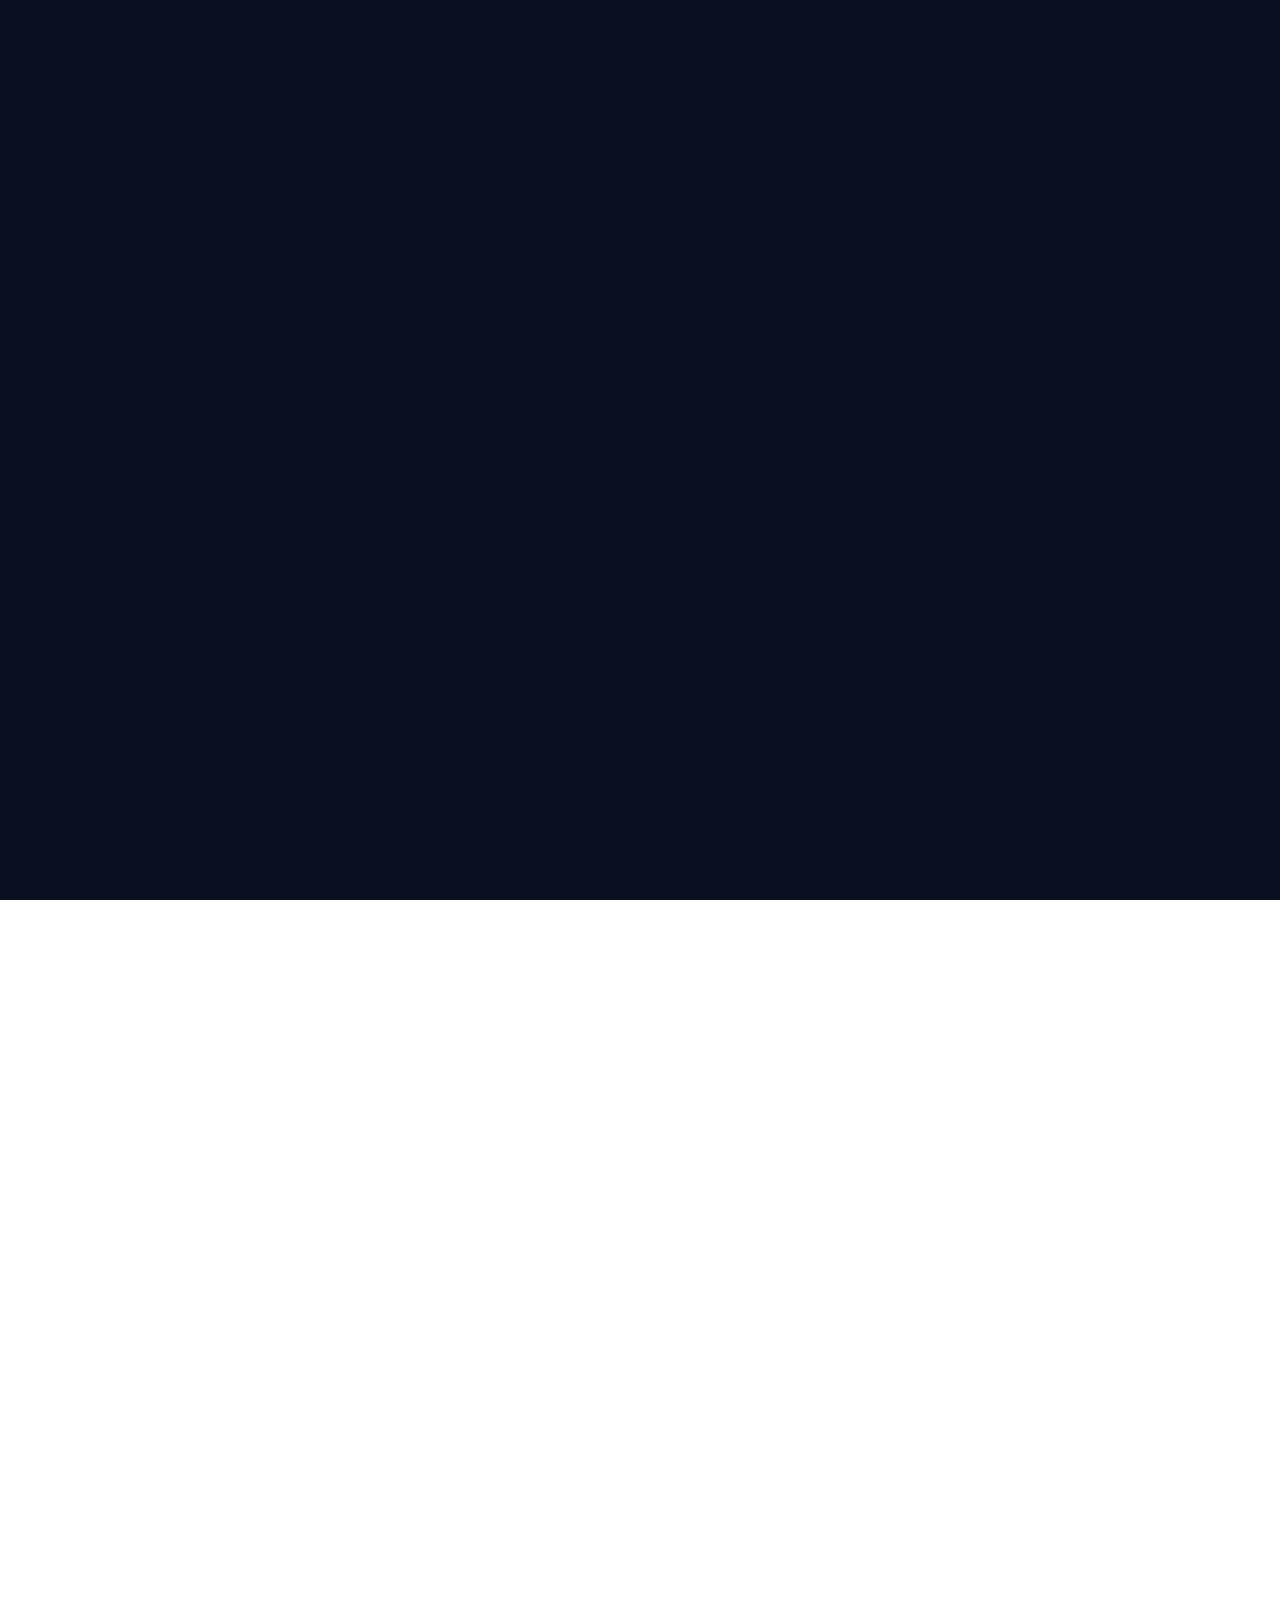
==== commit a845eb51: "index.html" ====
--- a/index.html
+++ b/index.html
@@ -19,20 +19,20 @@
 <body class="home-page">
 
     <!-- ============================================================
-         PRELOADER — Seamless full-screen #0B1021 with Logo.mp4
-         Video fills the entire viewport behind the text.
+         PRELOADER
+         ------------------------------------------------------------
+         ONLY visual content: assets/Logo.mp4
+         No SVG, no text, no dots, no orbits, no fallback logo.
          ============================================================ -->
     <div id="preloader" class="preloader-overlay" role="status" aria-label="Loading">
-        <video class="preloader-video" autoplay muted loop playsinline
-               preload="auto" aria-hidden="true">
+        <video class="preloader-video"
+               autoplay
+               muted
+               playsinline
+               preload="auto"
+               aria-hidden="true">
             <source src="assets/Logo.mp4" type="video/mp4">
         </video>
-        <div class="preloader-content">
-            <div class="preloader-text">
-                <div class="preloader-brand">IEEE RGIT</div>
-                <div class="preloader-tagline">LEARN. EVOLVE.</div>
-            </div>
-        </div>
     </div>
 
     <!-- NAVBAR -->
--- a/css/animation.css
+++ b/css/animation.css
@@ -1,20 +1,38 @@
 /* ==================================================
-   PRELOADER — Video version
-   Background: #0B1021 (matches the video's solid background)
+   PRELOADER — Seamless full-screen #0B1021 video
+   ---------------------------------------------------
+   • Overlay fills the entire viewport (100vw / 100dvh).
+   • Video is an absolutely positioned background layer
+     covering the whole overlay.
+   • No borders, shadows, outlines, or pseudo-elements.
+   • Background colour matches the video's baked-in
+     background exactly (#0B1021), so letterboxing
+     (if any) is invisible — no rectangular seam.
+   • Normal page background is untouched.
    ================================================== */
 
-/* ---------- Overlay ---------- */
+/* ---------- Overlay (full-screen solid #0B1021) ---------- */
 .preloader-overlay {
     position: fixed;
-    inset: 0;
+    top: 0;
+    left: 0;
+    width: 100vw;
+    height: 100vh;    /* fallback */
+    height: 100dvh;   /* modern mobile-safe viewport */
     z-index: 9999;
-    background: #0B1021;   /* changed from #0b1120 to match video background */
+    margin: 0;
+    padding: 0;
+    border: 0;
+    outline: 0;
+    box-shadow: none;
+    overflow: hidden;
+    box-sizing: border-box;
+    background-color: #0B1021;
     display: flex;
     align-items: center;
     justify-content: center;
     opacity: 1;
-    overflow: hidden;
-    transition: opacity 0.55s cubic-bezier(0.4, 0, 0.2, 1);
+    transition: opacity 0.5s cubic-bezier(0.4, 0, 0.2, 1);
     will-change: opacity;
 }
 
@@ -23,25 +41,37 @@
     pointer-events: none;
 }
 
-/* ---------- Content layout ---------- */
+/* ---------- Video (fills the overlay, no seam) ---------- */
+.preloader-video {
+    position: absolute;
+    inset: 0;
+    width: 100%;
+    height: 100%;
+    object-fit: contain;
+    object-position: center center;
+    display: block;
+    margin: 0;
+    padding: 0;
+    border: 0;
+    outline: 0;
+    box-shadow: none;
+    background-color: #0B1021;
+    pointer-events: none;
+    z-index: 1;
+}
+
+/* ---------- Content (text overlays on top of the video) ---------- */
 .preloader-content {
+    position: relative;
+    z-index: 2;
     display: flex;
     flex-direction: column;
     align-items: center;
     justify-content: center;
     gap: 26px;
     padding: 20px;
-}
-
-/* ---------- Video ---------- */
-.preloader-video {
-    max-width: 80vw;
-    max-height: 60vh;
-    width: auto;
-    height: auto;
-    object-fit: contain;
-    display: block;
-    margin: 0 auto;
+    box-sizing: border-box;
+    text-align: center;
 }
 
 /* ---------- Text ---------- */
@@ -91,16 +121,29 @@
 }
 
 /* ==================================================
+   SCROLL LOCK WHILE PRELOADER IS ACTIVE
+   ---------------------------------------------------
+   Prevents the underlying page from showing a
+   scrollbar / gutter behind the fixed preloader,
+   which is a common source of a thin visible seam.
+   Removed automatically once the preloader is done.
+   ================================================== */
+html.preloader-active,
+html.preloader-active body {
+    overflow: hidden;
+    width: 100%;
+    height: 100%;
+    margin: 0;
+    padding: 0;
+}
+
+/* ==================================================
    RESPONSIVE
 ================================================== */
 @media (max-width: 480px) {
-    .preloader-content { transform: scale(0.85); }
+    .preloader-content { transform: scale(0.9); }
     .preloader-brand { font-size: 1.2rem; }
     .preloader-tagline { font-size: 0.6rem; }
-    .preloader-video {
-        max-width: 90vw;
-        max-height: 50vh;
-    }
 }
 
 @media (max-height: 560px) {
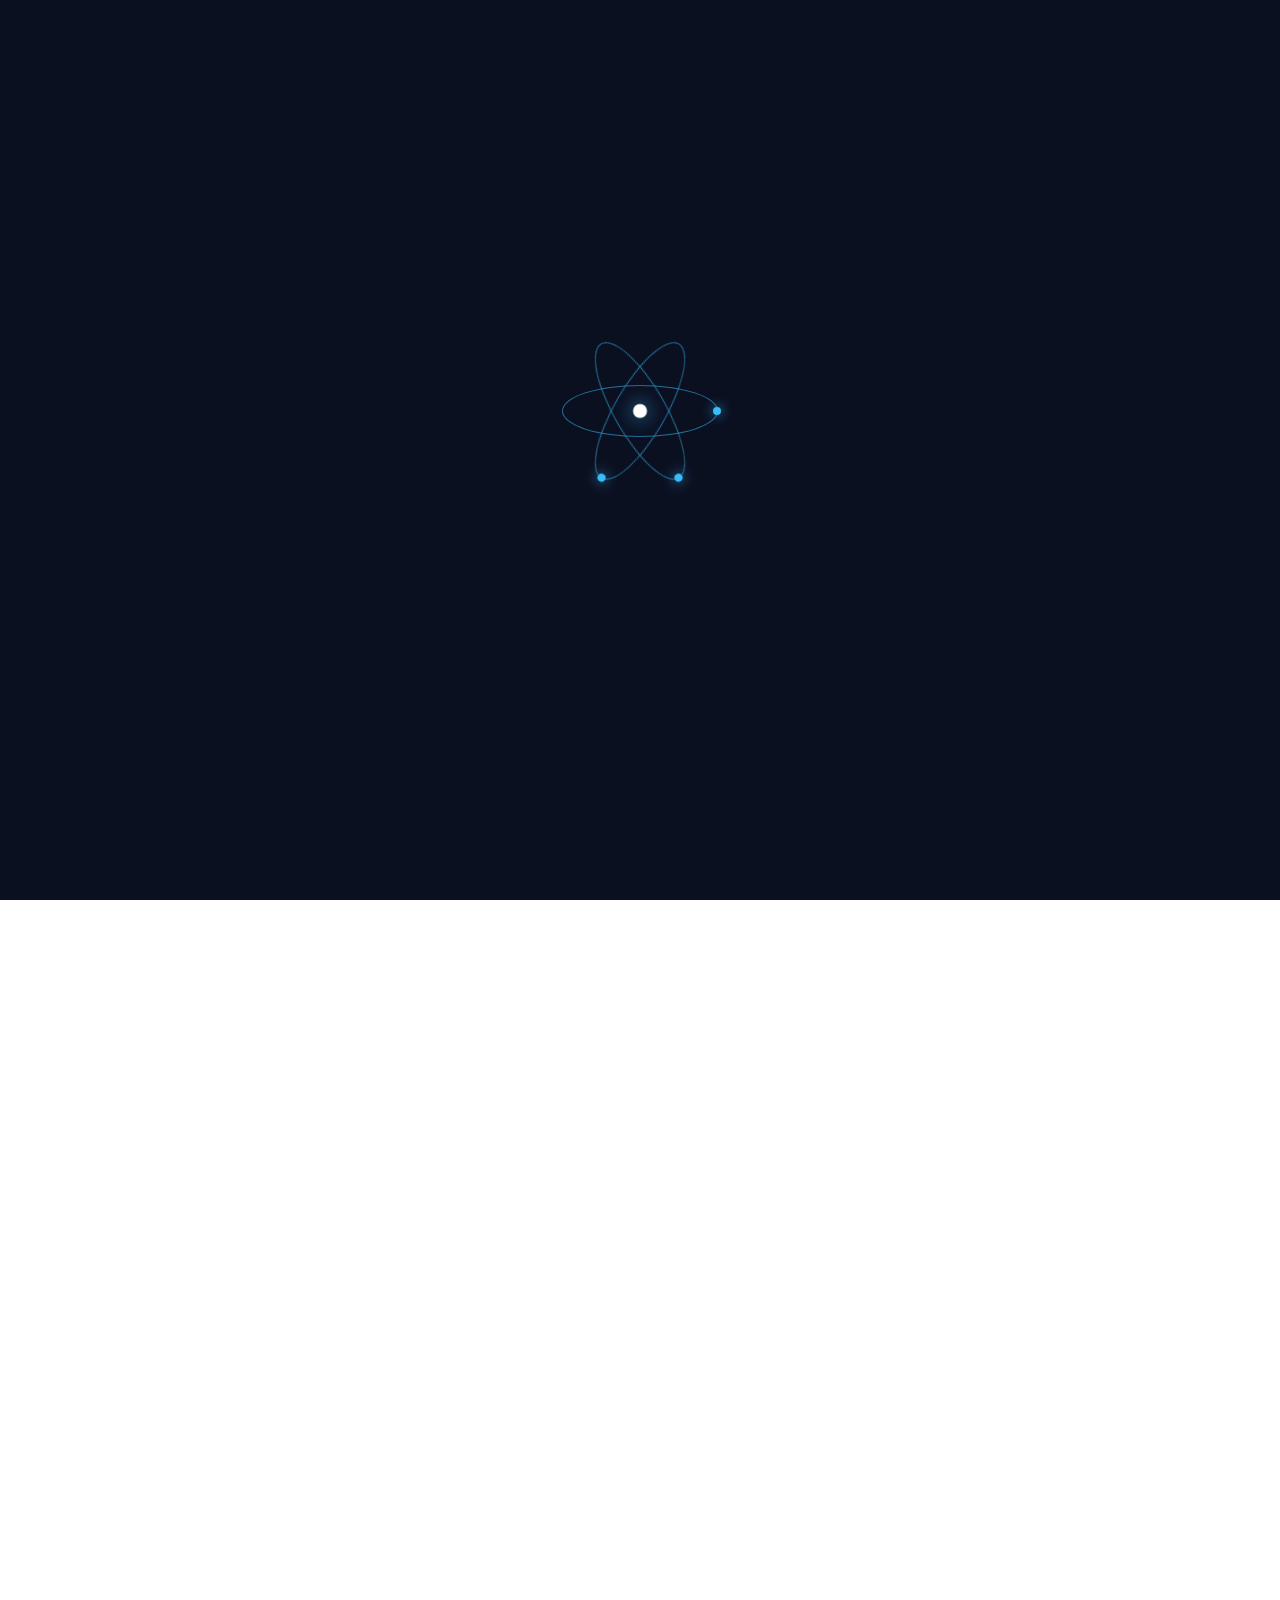
==== commit 6627c2c3: "Update index.html" ====
--- a/index.html
+++ b/index.html
@@ -14,344 +14,353 @@
     <link rel="stylesheet" href="css/animation.css">
     <link rel="stylesheet" href="css/responsive.css">
 
+    <script>
+        (function () {
+            var isMobile = window.innerWidth < 768;
+            window.__preloaderDuration = isMobile ? 2500 : 4000;
+            document.documentElement.style.setProperty(
+                '--preloader-duration',
+                window.__preloaderDuration + 'ms'
+            );
+        })();
+    </script>
+
     <script src="js/theme.js"></script>
+
+    <noscript>
+        <style>
+            #preloader { display: none !important; }
+            #main-content { opacity: 1 !important; }
+        </style>
+    </noscript>
 </head>
 <body class="home-page">
 
-    <!-- ============================================================
-         PRELOADER
-         ------------------------------------------------------------
-         ONLY visual content: assets/Logo.mp4
-         No SVG, no text, no dots, no orbits, no fallback logo.
-         ============================================================ -->
     <div id="preloader" class="preloader-overlay" role="status" aria-label="Loading">
-        <video class="preloader-video"
-               autoplay
-               muted
-               playsinline
-               preload="auto"
-               aria-hidden="true">
-            <source src="assets/Logo.mp4" type="video/mp4">
-        </video>
-    </div>
-
-    <!-- NAVBAR -->
-    <header class="navbar" id="navbar">
-        <div class="nav-container">
-            <a href="index.html" class="brand">
-                <div class="brand-icon">
-                    <img src="assets/Recruitment Poster.png" alt="IEEE-RGIT Logo">
-                </div>
-            </a>
-
-            <nav class="nav-links">
-                <a href="index.html" class="nav-link" style="color: var(--primary); font-weight: 700;">Home</a>
-                <a href="about.html" class="nav-link">About</a>
-                <a href="events.html" class="nav-link">Events</a>
-                <a href="gallery.html" class="nav-link">Gallery</a>
-                <a href="team.html" class="nav-link">Team</a>
-            </nav>
-
-            <div class="nav-actions">
-                <button id="theme-toggle" class="icon-btn" aria-label="Toggle Dark Mode">
-                    <svg class="sun-icon" viewBox="0 0 24 24" fill="none" stroke="currentColor" stroke-width="2"><circle cx="12" cy="12" r="5"/><path d="M12 1v2M12 21v2M4.22 4.22l1.42 1.42M18.36 18.36l1.42 1.42M1 12h2M21 12h2M4.22 19.78l1.42-1.42M18.36 5.64l1.42-1.42"/></svg>
-                    <svg class="moon-icon" viewBox="0 0 24 24" fill="none" stroke="currentColor" stroke-width="2"><path d="M21 12.79A9 9 0 1111.21 3 7 7 0 0021 12.79z"/></svg>
-                </button>
-                <button id="mobile-menu-btn" class="icon-btn mobile-only" aria-label="Menu">
-                    <svg viewBox="0 0 24 24" fill="none" stroke="currentColor" stroke-width="2"><path stroke-linecap="round" stroke-linejoin="round" d="M4 6h16M4 12h16m-7 6h7"/></svg>
-                </button>
-            </div>
+        <div class="preloader-stage">
+            <div class="preloader-ring preloader-ring-1"></div>
+            <div class="preloader-ring preloader-ring-2"></div>
+            <div class="preloader-ring preloader-ring-3"></div>
+            <div class="preloader-core"></div>
         </div>
-        
-        <div class="mobile-menu" id="mobile-menu">
-            <a href="index.html" class="mobile-link" style="color: var(--primary);">Home</a>
-            <a href="about.html" class="mobile-link">About</a>
-            <a href="events.html" class="mobile-link">Events</a>
-            <a href="gallery.html" class="mobile-link">Gallery</a>
-            <a href="team.html" class="mobile-link">Team</a>
-        </div>
-    </header>
-
-    <!-- HERO -->
-    <section class="hero" id="home">
-        <div class="tech-lines-container" id="hero-tech-lines"></div>
-        <div class="hero-content">
-            <div class="badge">RAJIV GANDHI INSTITUTE OF TECHNOLOGY</div>
-            <h1 class="hero-title">Shaping the Future of Engineering with <span class="highlight">IEEE-RGIT</span></h1>
-            <p class="hero-subtitle">Empowering student innovators through collaborative research, hands-on technical workshops, VLSI design, embedded systems, and cutting-edge engineering projects.</p>
-
-            <div class="hero-cta">
-                <a href="events.html" class="hover-cta" aria-label="Explore Events">
-                    <span class="hover-cta-text">
-                        Explore Events
-                        <svg viewBox="0 0 24 24" fill="none" stroke="currentColor" stroke-width="2" aria-hidden="true">
-                            <path stroke-linecap="round" stroke-linejoin="round" d="M14 5l7 7m0 0l-7 7m7-7H3"/>
-                        </svg>
-                    </span>
-                </a>
-                <a href="about.html" class="hover-cta" aria-label="Learn More">
-                    <span class="hover-cta-text">
-                        Learn More
-                        <svg viewBox="0 0 24 24" fill="none" stroke="currentColor" stroke-width="2" aria-hidden="true">
-                            <path stroke-linecap="round" stroke-linejoin="round" d="M14 5l7 7m0 0l-7 7m7-7H3"/>
-                        </svg>
-                    </span>
-                </a>
-            </div>
-        </div>
-    </section>
-
-    <!-- ABOUT SECTION -->
-    <section class="section" id="about">
-        <div class="container grid-2-col">
-            <div class="about-text reveal-left">
-                <div class="section-line"></div>
-                <h2 class="section-title">About IEEE-RGIT</h2>
-                <p class="text-muted">The IEEE Student Branch at Rajiv Gandhi Institute of Technology (RGIT) serves as a dynamic hub for engineering enthusiasts. We foster technical competence, professional networking, and ethical innovation across multiple domains.</p>
-                <p class="text-muted">With a specialized focus on <strong>VLSI and Embedded Systems</strong>, our community provides students with rigorous practical exposure, bridging core academic curriculum with real-world industry demands.</p>
-            </div>
-            <div class="about-card reveal-right">
-                <div class="card-glass">
-                    <div class="tech-decorative-icon">
-                        <svg viewBox="0 0 24 24" fill="none" stroke="currentColor" stroke-width="1"><path stroke-linecap="round" stroke-linejoin="round" d="M9 3v2m6-2v2M9 19v2m6-2v2M5 9H3m2 6H3m18-6h-2m2 6h-2M7 19h10a2 2 0 002-2V7a2 2 0 00-2-2H7a2 2 0 00-2 2v10a2 2 0 002 2z"/></svg>
-                    </div>
-                    <h3>Core Objectives</h3>
-                    <ul class="objective-list">
-                        <li><svg viewBox="0 0 24 24" fill="none" stroke="currentColor"><path stroke-linecap="round" stroke-linejoin="round" d="M5 13l4 4L19 7"/></svg> Promoting technical excellence in hardware & software.</li>
-                        <li><svg viewBox="0 0 24 24" fill="none" stroke="currentColor"><path stroke-linecap="round" stroke-linejoin="round" d="M5 13l4 4L19 7"/></svg> Hosting research seminars and bootcamps.</li>
-                        <li><svg viewBox="0 0 24 24" fill="none" stroke="currentColor"><path stroke-linecap="round" stroke-linejoin="round" d="M5 13l4 4L19 7"/></svg> Mentoring teams for technical showcases.</li>
-                    </ul>
-                </div>
-            </div>
-        </div>
-    </section>
-
-    <!-- EVENTS & ACTIVITIES -->
-    <section class="section bg-alt" id="events">
-        <div class="container">
-            <div class="section-header reveal-up">
-                <h2 class="section-title">Events & Activities</h2>
-                <p class="section-subtitle">Technical seminars, coding challenges, and annual symposia.</p>
-            </div>
-            <div class="event-list stagger-container">
-                <div class="event-card stagger-item">
-                    <div class="event-icon"><svg viewBox="0 0 24 24" fill="none" stroke="currentColor" stroke-width="2"><path d="M8 7V3m8 4V3m-9 8h10M5 21h14a2 2 0 002-2V7a2 2 0 00-2-2H5a2 2 0 00-2 2v12a2 2 0 002 2z"/></svg></div>
-                    <div class="event-info">
-                        <h3>VLSI & Embedded Systems Bootcamp</h3>
-                        <p class="text-muted">RGIT Seminar Hall • Active Semesters</p>
-                    </div>
-                    <div class="event-status">Ongoing</div>
-                </div>
-                <div class="event-card stagger-item">
-                    <div class="event-icon"><svg viewBox="0 0 24 24" fill="none" stroke="currentColor" stroke-width="2"><path d="M8 7V3m8 4V3m-9 8h10M5 21h14a2 2 0 002-2V7a2 2 0 00-2-2H5a2 2 0 00-2 2v12a2 2 0 002 2z"/></svg></div>
-                    <div class="event-info">
-                        <h3>Annual Technical Paper Presentation</h3>
-                        <p class="text-muted">Main Auditorium • Upcoming</p>
-                    </div>
-                    <div class="event-status"><a href="events.html">Register</a></div>
-                </div>
-            </div>
-        </div>
-    </section>
-
-    <!-- TECHNOLOGIES WE WORK WITH -->
-    <section class="section tech-marquee-section" id="technologies">
-        <div class="container">
-            <div class="section-header reveal-up">
-                <h2 class="section-title tech-section-title">Technologies We Work With</h2>
-                <div class="section-line" style="margin: 0 auto 1.5rem auto;"></div>
-            </div>
-        </div>
-
-        <!-- Track 1 -->
-        <div class="marquee-wrapper">
-            <div class="marquee-track marquee-track-1" aria-hidden="true">
-                <span class="tech-pill">GNU Radio</span>
-                <span class="tech-pill">MATLAB</span>
-                <span class="tech-pill">ESP-IDF</span>
-                <span class="tech-pill">AWS IoT Core</span>
-                <span class="tech-pill">Docker</span>
-                <span class="tech-pill">PostgreSQL</span>
-                <span class="tech-pill">SciPy/NumPy</span>
-                <span class="tech-pill">Verilog/VHDL</span>
-                <span class="tech-pill">KiCad</span>
-                <span class="tech-pill">FreeRTOS</span>
-                <span class="tech-pill">keil</span>
-                <span class="tech-pill">Proteus Software</span>
-                <span class="tech-pill">Scilab</span>
-                <span class="tech-pill">Arduino uno</span>
-                <span class="tech-pill">Arduino IDE</span>
-                <span class="tech-pill">HFSS</span>
-
-                <span class="tech-pill">GNU Radio</span>
-                <span class="tech-pill">MATLAB</span>
-                <span class="tech-pill">ESP-IDF</span>
-                <span class="tech-pill">AWS IoT Core</span>
-                <span class="tech-pill">Docker</span>
-                <span class="tech-pill">PostgreSQL</span>
-                <span class="tech-pill">SciPy/NumPy</span>
-                <span class="tech-pill">Verilog/VHDL</span>
-                <span class="tech-pill">KiCad</span>
-                <span class="tech-pill">FreeRTOS</span>
-                <span class="tech-pill">keil</span>
-                <span class="tech-pill">Proteus Software</span>
-                <span class="tech-pill">Scilab</span>
-                <span class="tech-pill">Arduino uno</span>
-                <span class="tech-pill">Arduino IDE</span>
-                <span class="tech-pill">HFSS</span>
-            </div>
-        </div>
-
-        <!-- Track 2 -->
-        <div class="marquee-wrapper">
-            <div class="marquee-track marquee-track-2" aria-hidden="true">
-                <span class="tech-pill">GNU Radio</span>
-                <span class="tech-pill">MATLAB</span>
-                <span class="tech-pill">ESP-IDF</span>
-                <span class="tech-pill">AWS IoT Core</span>
-                <span class="tech-pill">Docker</span>
-                <span class="tech-pill">PostgreSQL</span>
-                <span class="tech-pill">SciPy/NumPy</span>
-                <span class="tech-pill">Verilog/VHDL</span>
-                <span class="tech-pill">KiCad</span>
-                <span class="tech-pill">FreeRTOS</span>
-                <span class="tech-pill">keil</span>
-                <span class="tech-pill">Proteus Software</span>
-                <span class="tech-pill">Scilab</span>
-                <span class="tech-pill">Arduino uno</span>
-                <span class="tech-pill">Arduino IDE</span>
-                <span class="tech-pill">HFSS</span>
-
-                <span class="tech-pill">GNU Radio</span>
-                <span class="tech-pill">MATLAB</span>
-                <span class="tech-pill">ESP-IDF</span>
-                <span class="tech-pill">AWS IoT Core</span>
-                <span class="tech-pill">Docker</span>
-                <span class="tech-pill">PostgreSQL</span>
-                <span class="tech-pill">SciPy/NumPy</span>
-                <span class="tech-pill">Verilog/VHDL</span>
-                <span class="tech-pill">KiCad</span>
-                <span class="tech-pill">FreeRTOS</span>
-                <span class="tech-pill">keil</span>
-                <span class="tech-pill">Proteus Software</span>
-                <span class="tech-pill">Scilab</span>
-                <span class="tech-pill">Arduino uno</span>
-                <span class="tech-pill">Arduino IDE</span>
-                <span class="tech-pill">HFSS</span>
-            </div>
-        </div>
-    </section>
-
-    <!-- SIGNAL MATCH SECTION -->
-    <section class="section signal-match-section" id="signal-match">
-        <div class="container">
-            <div class="section-header reveal-up">
-                <h2 class="section-title">Play Signal Match</h2>
-                <p class="section-subtitle">Take a quick break and test your signal recognition skills.</p>
-            </div>
-            <div class="game-launch-wrapper reveal-up">
-                <button id="launchMatchBtn" class="hover-cta" aria-label="Play Now">
-                    <span class="hover-cta-text">
-                        Play Now
-                        <svg viewBox="0 0 24 24" fill="none" stroke="currentColor" stroke-width="2" aria-hidden="true">
-                            <path stroke-linecap="round" stroke-linejoin="round" d="M14 5l7 7m0 0l-7 7m7-7H3"/>
-                        </svg>
-                    </span>
-                </button>
-            </div>
-        </div>
-    </section>
-
-    <!-- GALLERY SECTION -->
-    <section class="section" id="gallery">
-        <div class="container">
-            <div class="section-header reveal-up">
-                <h2 class="section-title">Gallery</h2>
-                <p class="section-subtitle">Snapshots from our workshops, technical sessions, and campus events.</p>
-            </div>
-            <div class="gallery-grid stagger-container" id="gallery-grid">
-                <!-- Images will be injected by JavaScript -->
-            </div>
-        </div>
-    </section>
-
-    <!-- LIGHTBOX -->
-    <div id="lightbox" class="lightbox">
-        <span class="lightbox-close">&times;</span>
-        <div class="lightbox-content">
-            <img id="lightbox-image" src="" alt="Gallery Image" style="max-width: 100%; max-height: 70vh; border-radius: 8px;">
-            <p id="lightbox-caption" style="margin-top: 1rem;"></p>
+        <div class="preloader-text">
+            <div class="preloader-brand">IEEE RGIT</div>
+            <div class="preloader-tagline">LEARN. EVOLVE.</div>
         </div>
     </div>
 
-    <!-- SIGNAL MATCH MODAL -->
-    <div id="signalMatchModal" class="signal-match-modal-overlay">
-        <div class="signal-match-modal-backdrop"></div>
-        <div class="signal-match-modal-window">
-            <button class="signal-match-modal-close" id="closeSignalMatchModal" aria-label="Close game">×</button>
-            <div class="signal-match-modal-body">
-                <iframe id="signalMatchIframe" src="games/signal-match.html" title="Signal Match"></iframe>
+    <div id="main-content" class="main-content">
+
+        <header class="navbar" id="navbar">
+            <div class="nav-container">
+                <a href="index.html" class="brand">
+                    <div class="brand-icon">
+                        <img src="assets/Recruitment Poster.png" alt="IEEE-RGIT Logo">
+                    </div>
+                </a>
+
+                <nav class="nav-links">
+                    <a href="index.html" class="nav-link" style="color: var(--primary); font-weight: 700;">Home</a>
+                    <a href="about.html" class="nav-link">About</a>
+                    <a href="events.html" class="nav-link">Events</a>
+                    <a href="gallery.html" class="nav-link">Gallery</a>
+                    <a href="team.html" class="nav-link">Team</a>
+                </nav>
+
+                <div class="nav-actions">
+                    <button id="theme-toggle" class="icon-btn" aria-label="Toggle Dark Mode">
+                        <svg class="sun-icon" viewBox="0 0 24 24" fill="none" stroke="currentColor" stroke-width="2"><circle cx="12" cy="12" r="5"/><path d="M12 1v2M12 21v2M4.22 4.22l1.42 1.42M18.36 18.36l1.42 1.42M1 12h2M21 12h2M4.22 19.78l1.42-1.42M18.36 5.64l1.42-1.42"/></svg>
+                        <svg class="moon-icon" viewBox="0 0 24 24" fill="none" stroke="currentColor" stroke-width="2"><path d="M21 12.79A9 9 0 1111.21 3 7 7 0 0021 12.79z"/></svg>
+                    </button>
+                    <button id="mobile-menu-btn" class="icon-btn mobile-only" aria-label="Menu">
+                        <svg class="hamburger-icon" viewBox="0 0 24 24" fill="none" stroke="currentColor" stroke-width="2" stroke-linecap="round" aria-hidden="true">
+                            <line class="hamburger-line hamburger-line-top" x1="4" y1="7" x2="20" y2="7"/>
+                            <line class="hamburger-line hamburger-line-mid" x1="4" y1="12" x2="20" y2="12"/>
+                            <line class="hamburger-line hamburger-line-bot" x1="4" y1="17" x2="20" y2="17"/>
+                        </svg>
+                    </button>
+                </div>
+            </div>
+            
+            <div class="mobile-menu" id="mobile-menu">
+                <a href="index.html" class="mobile-link" style="color: var(--primary);">Home</a>
+                <a href="about.html" class="mobile-link">About</a>
+                <a href="events.html" class="mobile-link">Events</a>
+                <a href="gallery.html" class="mobile-link">Gallery</a>
+                <a href="team.html" class="mobile-link">Team</a>
+            </div>
+        </header>
+
+        <section class="hero" id="home">
+            <div class="tech-lines-container" id="hero-tech-lines"></div>
+            <div class="hero-content">
+                <div class="badge">RAJIV GANDHI INSTITUTE OF TECHNOLOGY</div>
+                <h1 class="hero-title">Shaping the Future of Engineering with <span class="highlight">IEEE-RGIT</span></h1>
+                <p class="hero-subtitle">Empowering student innovators through collaborative research, hands-on technical workshops, VLSI design, embedded systems, and cutting-edge engineering projects.</p>
+
+                <div class="hero-cta">
+                    <a href="events.html" class="hover-cta" aria-label="Explore Events">
+                        <span class="hover-cta-text">
+                            Explore Events
+                            <svg viewBox="0 0 24 24" fill="none" stroke="currentColor" stroke-width="2" aria-hidden="true">
+                                <path stroke-linecap="round" stroke-linejoin="round" d="M14 5l7 7m0 0l-7 7m7-7H3"/>
+                            </svg>
+                        </span>
+                    </a>
+                    <a href="about.html" class="hover-cta" aria-label="Learn More">
+                        <span class="hover-cta-text">
+                            Learn More
+                            <svg viewBox="0 0 24 24" fill="none" stroke="currentColor" stroke-width="2" aria-hidden="true">
+                                <path stroke-linecap="round" stroke-linejoin="round" d="M14 5l7 7m0 0l-7 7m7-7H3"/>
+                            </svg>
+                        </span>
+                    </a>
+                </div>
+            </div>
+        </section>
+
+        <section class="section" id="about">
+            <div class="container grid-2-col">
+                <div class="about-text reveal-left">
+                    <div class="section-line"></div>
+                    <h2 class="section-title">About IEEE-RGIT</h2>
+                    <p class="text-muted">The IEEE Student Branch at Rajiv Gandhi Institute of Technology (RGIT) serves as a dynamic hub for engineering enthusiasts. We foster technical competence, professional networking, and ethical innovation across multiple domains.</p>
+                    <p class="text-muted">With a specialized focus on <strong>VLSI and Embedded Systems</strong>, our community provides students with rigorous practical exposure, bridging core academic curriculum with real-world industry demands.</p>
+                </div>
+                <div class="about-card reveal-right">
+                    <div class="card-glass">
+                        <div class="tech-decorative-icon">
+                            <svg viewBox="0 0 24 24" fill="none" stroke="currentColor" stroke-width="1"><path stroke-linecap="round" stroke-linejoin="round" d="M9 3v2m6-2v2M9 19v2m6-2v2M5 9H3m2 6H3m18-6h-2m2 6h-2M7 19h10a2 2 0 002-2V7a2 2 0 00-2-2H7a2 2 0 00-2 2v10a2 2 0 002 2z"/></svg>
+                        </div>
+                        <h3>Core Objectives</h3>
+                        <ul class="objective-list">
+                            <li><svg viewBox="0 0 24 24" fill="none" stroke="currentColor"><path stroke-linecap="round" stroke-linejoin="round" d="M5 13l4 4L19 7"/></svg> Promoting technical excellence in hardware & software.</li>
+                            <li><svg viewBox="0 0 24 24" fill="none" stroke="currentColor"><path stroke-linecap="round" stroke-linejoin="round" d="M5 13l4 4L19 7"/></svg> Hosting research seminars and bootcamps.</li>
+                            <li><svg viewBox="0 0 24 24" fill="none" stroke="currentColor"><path stroke-linecap="round" stroke-linejoin="round" d="M5 13l4 4L19 7"/></svg> Mentoring teams for technical showcases.</li>
+                        </ul>
+                    </div>
+                </div>
+            </div>
+        </section>
+
+        <section class="section bg-alt" id="events">
+            <div class="container">
+                <div class="section-header reveal-up">
+                    <h2 class="section-title">Events & Activities</h2>
+                    <p class="section-subtitle">Technical seminars, coding challenges, and annual symposia.</p>
+                </div>
+                <div class="event-list stagger-container">
+                    <div class="event-card stagger-item">
+                        <div class="event-icon"><svg viewBox="0 0 24 24" fill="none" stroke="currentColor" stroke-width="2"><path d="M8 7V3m8 4V3m-9 8h10M5 21h14a2 2 0 002-2V7a2 2 0 00-2-2H5a2 2 0 00-2 2v12a2 2 0 002 2z"/></svg></div>
+                        <div class="event-info">
+                            <h3>VLSI & Embedded Systems Bootcamp</h3>
+                            <p class="text-muted">RGIT Seminar Hall • Active Semesters</p>
+                        </div>
+                        <div class="event-status">Ongoing</div>
+                    </div>
+                    <div class="event-card stagger-item">
+                        <div class="event-icon"><svg viewBox="0 0 24 24" fill="none" stroke="currentColor" stroke-width="2"><path d="M8 7V3m8 4V3m-9 8h10M5 21h14a2 2 0 002-2V7a2 2 0 00-2-2H5a2 2 0 00-2 2v12a2 2 0 002 2z"/></svg></div>
+                        <div class="event-info">
+                            <h3>Annual Technical Paper Presentation</h3>
+                            <p class="text-muted">Main Auditorium • Upcoming</p>
+                        </div>
+                        <div class="event-status"><a href="events.html">Register</a></div>
+                    </div>
+                </div>
+            </div>
+        </section>
+
+        <section class="section tech-marquee-section" id="technologies">
+            <div class="container">
+                <div class="section-header reveal-up">
+                    <h2 class="section-title tech-section-title">Technologies We Work With</h2>
+                    <div class="section-line" style="margin: 0 auto 1.5rem auto;"></div>
+                </div>
+            </div>
+
+            <div class="marquee-wrapper">
+                <div class="marquee-track marquee-track-1" aria-hidden="true">
+                    <span class="tech-pill">GNU Radio</span>
+                    <span class="tech-pill">MATLAB</span>
+                    <span class="tech-pill">ESP-IDF</span>
+                    <span class="tech-pill">AWS IoT Core</span>
+                    <span class="tech-pill">Docker</span>
+                    <span class="tech-pill">PostgreSQL</span>
+                    <span class="tech-pill">SciPy/NumPy</span>
+                    <span class="tech-pill">Verilog/VHDL</span>
+                    <span class="tech-pill">KiCad</span>
+                    <span class="tech-pill">FreeRTOS</span>
+                    <span class="tech-pill">keil</span>
+                    <span class="tech-pill">Proteus Software</span>
+                    <span class="tech-pill">Scilab</span>
+                    <span class="tech-pill">Arduino uno</span>
+                    <span class="tech-pill">Arduino IDE</span>
+                    <span class="tech-pill">HFSS</span>
+
+                    <span class="tech-pill">GNU Radio</span>
+                    <span class="tech-pill">MATLAB</span>
+                    <span class="tech-pill">ESP-IDF</span>
+                    <span class="tech-pill">AWS IoT Core</span>
+                    <span class="tech-pill">Docker</span>
+                    <span class="tech-pill">PostgreSQL</span>
+                    <span class="tech-pill">SciPy/NumPy</span>
+                    <span class="tech-pill">Verilog/VHDL</span>
+                    <span class="tech-pill">KiCad</span>
+                    <span class="tech-pill">FreeRTOS</span>
+                    <span class="tech-pill">keil</span>
+                    <span class="tech-pill">Proteus Software</span>
+                    <span class="tech-pill">Scilab</span>
+                    <span class="tech-pill">Arduino uno</span>
+                    <span class="tech-pill">Arduino IDE</span>
+                    <span class="tech-pill">HFSS</span>
+                </div>
+            </div>
+
+            <div class="marquee-wrapper">
+                <div class="marquee-track marquee-track-2" aria-hidden="true">
+                    <span class="tech-pill">GNU Radio</span>
+                    <span class="tech-pill">MATLAB</span>
+                    <span class="tech-pill">ESP-IDF</span>
+                    <span class="tech-pill">AWS IoT Core</span>
+                    <span class="tech-pill">Docker</span>
+                    <span class="tech-pill">PostgreSQL</span>
+                    <span class="tech-pill">SciPy/NumPy</span>
+                    <span class="tech-pill">Verilog/VHDL</span>
+                    <span class="tech-pill">KiCad</span>
+                    <span class="tech-pill">FreeRTOS</span>
+                    <span class="tech-pill">keil</span>
+                    <span class="tech-pill">Proteus Software</span>
+                    <span class="tech-pill">Scilab</span>
+                    <span class="tech-pill">Arduino uno</span>
+                    <span class="tech-pill">Arduino IDE</span>
+                    <span class="tech-pill">HFSS</span>
+
+                    <span class="tech-pill">GNU Radio</span>
+                    <span class="tech-pill">MATLAB</span>
+                    <span class="tech-pill">ESP-IDF</span>
+                    <span class="tech-pill">AWS IoT Core</span>
+                    <span class="tech-pill">Docker</span>
+                    <span class="tech-pill">PostgreSQL</span>
+                    <span class="tech-pill">SciPy/NumPy</span>
+                    <span class="tech-pill">Verilog/VHDL</span>
+                    <span class="tech-pill">KiCad</span>
+                    <span class="tech-pill">FreeRTOS</span>
+                    <span class="tech-pill">keil</span>
+                    <span class="tech-pill">Proteus Software</span>
+                    <span class="tech-pill">Scilab</span>
+                    <span class="tech-pill">Arduino uno</span>
+                    <span class="tech-pill">Arduino IDE</span>
+                    <span class="tech-pill">HFSS</span>
+                </div>
+            </div>
+        </section>
+
+        <section class="section signal-match-section" id="signal-match">
+            <div class="container">
+                <div class="section-header reveal-up">
+                    <h2 class="section-title">Play Signal Match</h2>
+                    <p class="section-subtitle">Take a quick break and test your signal recognition skills.</p>
+                </div>
+                <div class="game-launch-wrapper reveal-up">
+                    <button id="launchMatchBtn" class="hover-cta" aria-label="Play Now">
+                        <span class="hover-cta-text">
+                            Play Now
+                            <svg viewBox="0 0 24 24" fill="none" stroke="currentColor" stroke-width="2" aria-hidden="true">
+                                <path stroke-linecap="round" stroke-linejoin="round" d="M14 5l7 7m0 0l-7 7m7-7H3"/>
+                            </svg>
+                        </span>
+                    </button>
+                </div>
+            </div>
+        </section>
+
+        <section class="section" id="gallery">
+            <div class="container">
+                <div class="section-header reveal-up">
+                    <h2 class="section-title">Gallery</h2>
+                    <p class="section-subtitle">Snapshots from our workshops, technical sessions, and campus events.</p>
+                </div>
+                <div class="gallery-grid stagger-container" id="gallery-grid">
+                </div>
+            </div>
+        </section>
+
+        <div id="lightbox" class="lightbox">
+            <span class="lightbox-close">&times;</span>
+            <div class="lightbox-content">
+                <img id="lightbox-image" src="" alt="Gallery Image" style="max-width: 100%; max-height: 70vh; border-radius: 8px;">
+                <p id="lightbox-caption" style="margin-top: 1rem;"></p>
             </div>
         </div>
+
+        <div id="signalMatchModal" class="signal-match-modal-overlay">
+            <div class="signal-match-modal-backdrop"></div>
+            <div class="signal-match-modal-window">
+                <button class="signal-match-modal-close" id="closeSignalMatchModal" aria-label="Close game">×</button>
+                <div class="signal-match-modal-body">
+                    <iframe id="signalMatchIframe" src="games/signal-match.html" title="Signal Match"></iframe>
+                </div>
+            </div>
+        </div>
+
+        <footer class="footer">
+            <div class="container footer-grid">
+                <div class="footer-col">
+                    <div class="footer-brand">
+                        <div class="brand-icon"><img src="assets/Recruitment Poster.png" alt="IEEE-RGIT Logo" style="filter: brightness(0) invert(1); height: 32px;"></div>
+                        <span class="brand-title">IEEE-RGIT</span>
+                    </div>
+                    <p class="footer-desc">Rajiv Gandhi Institute of Technology Student Branch dedicated to fostering technical innovation and engineering excellence.</p>
+                    <div class="footer-highlight">IEEE-RGIT Student Run Program for VLSI and Embedded Systems</div>
+                </div>
+                <div class="footer-col">
+                    <h4 class="footer-title">Quick Links</h4>
+                    <ul class="footer-links">
+                        <li><a href="about.html">About Us</a></li>
+                        <li><a href="events.html">Events</a></li>
+                        <li><a href="gallery.html">Gallery</a></li>
+                        <li><a href="team.html">Team</a></li>
+                    </ul>
+                </div>
+                <div class="footer-col">
+                    <h4 class="footer-title">Connect With Us</h4>
+                    <div class="social-icons">
+                        <a href="#" class="social-icon" aria-label="GitHub"><svg viewBox="0 0 24 24" fill="currentColor"><path d="M12 0C5.37 0 0 5.37 0 12c0 5.31 3.435 9.795 8.205 11.385.6.105.825-.255.825-.57 0-.285-.015-1.23-.015-2.235-3.015.555-3.795-.735-4.035-1.41-.135-.345-.72-1.41-1.23-1.695-.42-.225-1.02-.78-.015-.795.945-.015 1.62.87 1.845 1.23 1.08 1.815 2.805 1.305 3.495.99.105-.78.42-1.305.765-1.605-2.67-.3-5.46-1.335-5.46-5.925 0-1.305.465-2.385 1.23-3.225-.12-.3-.54-1.53.12-3.18 0 0 1.005-.315 3.3 1.23.96-.27 1.98-.405 3-.405s2.04.135 3 .405c2.295-1.56 3.3-1.23 3.3-1.23.66 1.65.24 2.88.12 3.18.765.84 1.23 1.905 1.23 3.225 0 4.605-2.805 5.625-5.475 5.925.435.375.81 1.095.81 2.22 0 1.605-.015 2.895-.015 3.3 0 .315.225.69.825.57A12.02 12.02 0 0024 12c0-6.63-5.37-12-12-12z"/></svg></a>
+                        <a href="https://www.instagram.com/ieeergit/" target="_blank" rel="noopener noreferrer" class="social-icon" aria-label="Instagram"><svg viewBox="0 0 24 24" fill="none" stroke="currentColor" stroke-width="2"><rect width="20" height="20" x="2" y="2" rx="5" ry="5"/><path d="M16 11.37A4 4 0 1112.63 8 4 4 0 0116 11.37z"/><line x1="17.5" x2="17.51" y1="6.5" y2="6.5"/></svg></a>
+                        <a href="#" class="social-icon" aria-label="LinkedIn"><svg viewBox="0 0 24 24" fill="currentColor"><path d="M19 0h-14c-2.761 0-5 2.239-5 5v14c0 2.761 2.239 5 5 5h14c2.762 0 5-2.239 5-5v14c0-2.761-2.238-5-5-5zm-11 19h-3v-11h3v11zm-1.5-12.268c-.966 0-1.75-.79-1.75-1.764s.784-1.764 1.75-1.764 1.75.79 1.75 1.764-.783 1.764-1.75 1.764zm13.5 12.268h-3v-5.604c0-3.368-4-3.113-4 0v5.604h-3v-11h3v1.765c1.396-2.586 7-2.777 7 2.476v6.759z"/></svg></a>
+                        <a href="#" class="social-icon" aria-label="Twitter"><svg viewBox="0 0 24 24" fill="currentColor"><path d="M18.244 2.25h3.308l-7.227 8.26 8.502 11.24H16.17l-5.214-6.817L4.99 21.75H1.68l7.73-8.835L1.254 2.25H8.08l4.713 6.231zm-1.161 17.52h1.833L7.084 4.126H5.117z"/></svg></a>
+                    </div>
+                </div>
+                <div class="footer-col footer-col-location">
+                    <h4 class="footer-title">LOCATION</h4>
+                    <div class="location">
+                        <svg viewBox="0 0 24 24" fill="none" stroke="currentColor" stroke-width="2"><path d="M17.657 16.657L13.414 20.9a1.998 1.998 0 01-2.827 0l-4.244-4.243a8 8 0 1111.314 0z"/><path d="M15 11a3 3 0 11-6 0 3 3 0 016 0z"/></svg>
+                        <span>MCT's Rajiv Gandhi Institute<br>of Technology,<br>Versova, Andheri (W),<br>Mumbai 400053</span>
+                    </div>
+                    <a href="https://www.google.com/maps/search/?api=1&query=MCT%27s+Rajiv+Gandhi+Institute+of+Technology%2C+Versova%2C+Andheri+%28W%29%2C+Mumbai+400053"
+                       class="footer-map-link"
+                       target="_blank"
+                       rel="noopener noreferrer"
+                       aria-label="Open MCT's Rajiv Gandhi Institute of Technology on Google Maps">
+                        <iframe
+                            class="footer-map-iframe"
+                            src="https://maps.google.com/maps?q=MCT%27s+Rajiv+Gandhi+Institute+of+Technology%2C+Versova%2C+Andheri+%28W%29%2C+Mumbai+400053&t=&z=15&ie=UTF8&iwloc=&output=embed"
+                            loading="lazy"
+                            referrerpolicy="no-referrer-when-downgrade"
+                            title="Map preview of MCT's Rajiv Gandhi Institute of Technology"
+                            aria-hidden="true"
+                            tabindex="-1"></iframe>
+                    </a>
+                </div>
+            </div>
+            <div class="footer-bottom">
+                <div class="container">
+                    <p>&copy; <span id="year"></span> IEEE-RGIT Student Branch. All rights reserved.</p>
+                </div>
+            </div>
+        </footer>
+
     </div>
-
-    <!-- FOOTER -->
-    <footer class="footer">
-        <div class="container footer-grid">
-            <div class="footer-col">
-                <div class="footer-brand">
-                    <div class="brand-icon"><img src="assets/Recruitment Poster.png" alt="IEEE-RGIT Logo" style="filter: brightness(0) invert(1); height: 32px;"></div>
-                    <span class="brand-title">IEEE-RGIT</span>
-                </div>
-                <p class="footer-desc">Rajiv Gandhi Institute of Technology Student Branch dedicated to fostering technical innovation and engineering excellence.</p>
-                <div class="footer-highlight">IEEE-RGIT Student Run Program for VLSI and Embedded Systems</div>
-            </div>
-            <div class="footer-col">
-                <h4 class="footer-title">Quick Links</h4>
-                <ul class="footer-links">
-                    <li><a href="about.html">About Us</a></li>
-                    <li><a href="events.html">Events</a></li>
-                    <li><a href="gallery.html">Gallery</a></li>
-                    <li><a href="team.html">Team</a></li>
-                </ul>
-            </div>
-            <div class="footer-col">
-                <h4 class="footer-title">Connect With Us</h4>
-                <div class="social-icons">
-                    <a href="#" class="social-icon" aria-label="GitHub"><svg viewBox="0 0 24 24" fill="currentColor"><path d="M12 0C5.37 0 0 5.37 0 12c0 5.31 3.435 9.795 8.205 11.385.6.105.825-.255.825-.57 0-.285-.015-1.23-.015-2.235-3.015.555-3.795-.735-4.035-1.41-.135-.345-.72-1.41-1.23-1.695-.42-.225-1.02-.78-.015-.795.945-.015 1.62.87 1.845 1.23 1.08 1.815 2.805 1.305 3.495.99.105-.78.42-1.305.765-1.605-2.67-.3-5.46-1.335-5.46-5.925 0-1.305.465-2.385 1.23-3.225-.12-.3-.54-1.53.12-3.18 0 0 1.005-.315 3.3 1.23.96-.27 1.98-.405 3-.405s2.04.135 3 .405c2.295-1.56 3.3-1.23 3.3-1.23.66 1.65.24 2.88.12 3.18.765.84 1.23 1.905 1.23 3.225 0 4.605-2.805 5.625-5.475 5.925.435.375.81 1.095.81 2.22 0 1.605-.015 2.895-.015 3.3 0 .315.225.69.825.57A12.02 12.02 0 0024 12c0-6.63-5.37-12-12-12z"/></svg></a>
-                    <a href="https://www.instagram.com/ieeergit/" target="_blank" rel="noopener noreferrer" class="social-icon" aria-label="Instagram"><svg viewBox="0 0 24 24" fill="none" stroke="currentColor" stroke-width="2"><rect width="20" height="20" x="2" y="2" rx="5" ry="5"/><path d="M16 11.37A4 4 0 1112.63 8 4 4 0 0116 11.37z"/><line x1="17.5" x2="17.51" y1="6.5" y2="6.5"/></svg></a>
-                    <a href="#" class="social-icon" aria-label="LinkedIn"><svg viewBox="0 0 24 24" fill="currentColor"><path d="M19 0h-14c-2.761 0-5 2.239-5 5v14c0 2.761 2.239 5 5 5h14c2.762 0 5-2.239 5-5v14c0-2.761-2.238-5-5-5zm-11 19h-3v-11h3v11zm-1.5-12.268c-.966 0-1.75-.79-1.75-1.764s.784-1.764 1.75-1.764 1.75.79 1.75 1.764-.783 1.764-1.75 1.764zm13.5 12.268h-3v-5.604c0-3.368-4-3.113-4 0v5.604h-3v-11h3v1.765c1.396-2.586 7-2.777 7 2.476v6.759z"/></svg></a>
-                    <a href="#" class="social-icon" aria-label="Twitter"><svg viewBox="0 0 24 24" fill="currentColor"><path d="M18.244 2.25h3.308l-7.227 8.26 8.502 11.24H16.17l-5.214-6.817L4.99 21.75H1.68l7.73-8.835L1.254 2.25H8.08l4.713 6.231zm-1.161 17.52h1.833L7.084 4.126H5.117z"/></svg></a>
-                </div>
-            </div>
-            <div class="footer-col footer-col-location">
-                <h4 class="footer-title">LOCATION</h4>
-                <div class="location">
-                    <svg viewBox="0 0 24 24" fill="none" stroke="currentColor" stroke-width="2"><path d="M17.657 16.657L13.414 20.9a1.998 1.998 0 01-2.827 0l-4.244-4.243a8 8 0 1111.314 0z"/><path d="M15 11a3 3 0 11-6 0 3 3 0 016 0z"/></svg>
-                    <span>MCT's Rajiv Gandhi Institute<br>of Technology,<br>Versova, Andheri (W),<br>Mumbai 400053</span>
-                </div>
-                <a href="https://www.google.com/maps/search/?api=1&query=MCT%27s+Rajiv+Gandhi+Institute+of+Technology%2C+Versova%2C+Andheri+%28W%29%2C+Mumbai+400053"
-                   class="footer-map-link"
-                   target="_blank"
-                   rel="noopener noreferrer"
-                   aria-label="Open MCT's Rajiv Gandhi Institute of Technology on Google Maps">
-                    <iframe
-                        class="footer-map-iframe"
-                        src="https://maps.google.com/maps?q=MCT%27s+Rajiv+Gandhi+Institute+of+Technology%2C+Versova%2C+Andheri+%28W%29%2C+Mumbai+400053&t=&z=15&ie=UTF8&iwloc=&output=embed"
-                        loading="lazy"
-                        referrerpolicy="no-referrer-when-downgrade"
-                        title="Map preview of MCT's Rajiv Gandhi Institute of Technology"
-                        aria-hidden="true"
-                        tabindex="-1"></iframe>
-                </a>
-            </div>
-        </div>
-        <div class="footer-bottom">
-            <div class="container">
-                <p>&copy; <span id="year"></span> IEEE-RGIT Student Branch. All rights reserved.</p>
-            </div>
-        </div>
-    </footer>
 
     <script src="js/animation.js"></script>
     <script src="js/main.js"></script>
--- a/css/style.css
+++ b/css/style.css
@@ -40,7 +40,7 @@
     --glass-pill-border: rgba(203, 213, 225, 0.85);
     --glass-pill-highlight: rgba(255, 255, 255, 0.95);
 
-    /* Hover CTA — light mode */
+    /* Hover CTA — light mode: white surface, transitions to IEEE blue on hover */
     --hover-cta-bg: #ffffff;
     --hover-cta-bg-hover: #00629B;
     --hover-cta-text: #0f172a;
@@ -86,7 +86,7 @@
     --glass-pill-border: rgba(56, 189, 248, 0.35);
     --glass-pill-highlight: rgba(255, 255, 255, 0.12);
 
-    /* Hover CTA — dark mode */
+    /* Hover CTA — dark mode: black surface, transitions to IEEE blue on hover */
     --hover-cta-bg: #000000;
     --hover-cta-bg-hover: #00629B;
     --hover-cta-text: #ffffff;
@@ -112,6 +112,7 @@
     color: var(--text-main);
     background-color: var(--bg-main);
     transition: background-color 0.3s ease, color 0.3s ease;
+    overflow-x: hidden; /* prevents 1px horizontal overflow seam */
 }
 
 body {
@@ -1034,53 +1035,6 @@
     margin-top: 1px;
 }
 
-/* ---------- Footer Location block — Google Maps preview ---------- */
-.footer-map-link {
-    display: block;
-    margin-top: 14px;
-    width: 100%;
-    max-width: 240px;
-    border-radius: 10px;
-    overflow: hidden;
-    border: 1px solid var(--glass-nav-border);
-    background: var(--surface);
-    box-shadow: 0 2px 8px rgba(15, 23, 42, 0.06);
-    transition: border-color 0.25s ease, transform 0.25s ease, box-shadow 0.25s ease;
-    text-decoration: none;
-    position: relative;
-    line-height: 0;
-}
-
-.footer-map-link:hover {
-    border-color: var(--primary);
-    transform: translateY(-2px);
-    box-shadow: 0 8px 20px rgba(0, 0, 0, 0.22);
-}
-
-.footer-map-link:focus-visible {
-    outline: 2px solid var(--primary);
-    outline-offset: 2px;
-}
-
-.footer-map-iframe {
-    display: block;
-    width: 100%;
-    height: 130px;
-    border: 0;
-    background: var(--surface-hover);
-    /* Let clicks pass through to the parent <a> so that
-       tapping anywhere on the map opens Google Maps. */
-    pointer-events: none;
-}
-
-/* On small screens, center the map link under the address */
-@media (max-width: 768px) {
-    .footer-map-link {
-        margin-left: auto;
-        margin-right: auto;
-    }
-}
-
 .footer-bottom {
     border-top: 1px solid var(--glass-nav-border);
     padding: 1.5rem 0;
@@ -1438,6 +1392,7 @@
     background: var(--bg-alt);
     border: 1px solid var(--border);
     border-radius: 10px;
+    min-width: 0;
 }
 .events-page .event-meta-icon {
     width: 30px;
@@ -1452,7 +1407,7 @@
 }
 html.dark .events-page .event-meta-icon { background: rgba(56, 189, 248, 0.1); }
 .events-page .event-meta-icon svg { width: 15px; height: 15px; }
-.events-page .event-meta-text { min-width: 0; }
+.events-page .event-meta-text { min-width: 0; flex: 1 1 auto; }
 .events-page .event-meta-label {
     font-size: 0.66rem;
     font-weight: 700;
@@ -1467,6 +1422,7 @@
     color: var(--text-main);
     line-height: 1.45;
     word-wrap: break-word;
+    overflow-wrap: anywhere;
 }
 
 .events-page .event-card-body {
@@ -1510,6 +1466,7 @@
     border: 1px solid var(--border);
     border-radius: 10px;
     transition: border-color 0.25s ease, transform 0.25s ease;
+    min-width: 0;
 }
 .events-page .explore-item:hover {
     border-color: var(--primary);
@@ -1610,21 +1567,56 @@
     display: flex;
     flex-direction: column;
     gap: 0.55rem;
-}
+    min-width: 0;
+}
+
+/* ---------- Accomplishments list item: strict 2-col grid ---------- */
 .events-page .accomplishments-list li {
-    display: flex;
-    align-items: flex-start;
-    gap: 10px;
+    display: grid;
+    grid-template-columns: 17px minmax(0, 1fr);
+    align-items: start;
+    column-gap: 10px;
+    row-gap: 0;
+    width: 100%;
+    max-width: 100%;
+    min-width: 0;
+    box-sizing: border-box;
     font-size: 0.9rem;
     color: var(--text-muted);
     line-height: 1.6;
+    margin: 0;
+    overflow-wrap: break-word;
+    word-break: normal;
 }
 .events-page .accomplishments-list li svg {
     width: 17px;
     height: 17px;
+    min-width: 17px;
+    max-width: 17px;
     color: var(--primary);
     flex-shrink: 0;
     margin-top: 3px;
+    align-self: start;
+    justify-self: start;
+    display: block;
+}
+
+/* ---------- Shared bullet-text wrapper ---------- */
+.events-page .accomplishments-list li .bullet-text,
+.events-page .flagship-section .bullet-list li .bullet-text {
+    display: block;
+    min-width: 0;
+    max-width: 100%;
+    width: 100%;
+    overflow-wrap: break-word;
+    word-break: normal;
+    hyphens: auto;
+    text-align: left;
+}
+.events-page .accomplishments-list li .bullet-text strong,
+.events-page .flagship-section .bullet-list li .bullet-text strong {
+    font-weight: 700;
+    color: var(--text-main);
 }
 
 .events-page .event-flagship { padding: 50px 0 70px 0; }
@@ -1696,7 +1688,9 @@
     grid-template-columns: repeat(auto-fit, minmax(200px, 1fr));
     gap: 0.85rem;
 }
-.events-page .flagship-meta .event-meta-item { background: var(--surface); }
+.events-page .flagship-meta .event-meta-item { background: var(--surface); min-width: 0; }
+.events-page .flagship-meta .event-meta-text,
+.events-page .flagship-meta .event-meta-value { min-width: 0; overflow-wrap: anywhere; }
 
 .events-page .flagship-body {
     padding: 2.25rem;
@@ -1708,7 +1702,10 @@
     display: flex;
     flex-direction: column;
     gap: 0.7rem;
-}
+    min-width: 0;
+}
+
+/* ---------- Flagship section title: grid layout prevents overflow ---------- */
 .events-page .flagship-section-title {
     font-size: 1.25rem;
     font-weight: 800;
@@ -1717,9 +1714,15 @@
     padding-bottom: 0.65rem;
     border-bottom: 1px solid var(--border);
     margin-bottom: 0.4rem;
-    display: flex;
-    align-items: center;
-    gap: 10px;
+    display: grid;
+    grid-template-columns: 8px minmax(0, 1fr);
+    align-items: center;
+    column-gap: 10px;
+    width: 100%;
+    max-width: 100%;
+    min-width: 0;
+    overflow-wrap: break-word;
+    word-break: normal;
 }
 .events-page .flagship-section-title::before {
     content: '';
@@ -1727,6 +1730,7 @@
     height: 8px;
     background: var(--primary);
     border-radius: 50%;
+    display: block;
     flex-shrink: 0;
 }
 .events-page .flagship-section p {
@@ -1738,21 +1742,39 @@
     display: flex;
     flex-direction: column;
     gap: 0.55rem;
-}
+    min-width: 0;
+    max-width: 100%;
+}
+
+/* ---------- Bullet list item: strict 2-col grid ---------- */
 .events-page .flagship-section .bullet-list li {
-    display: flex;
-    align-items: flex-start;
-    gap: 10px;
+    display: grid;
+    grid-template-columns: 16px minmax(0, 1fr);
+    align-items: start;
+    column-gap: 10px;
+    row-gap: 0;
+    width: 100%;
+    max-width: 100%;
+    min-width: 0;
+    box-sizing: border-box;
     font-size: 0.93rem;
     color: var(--text-muted);
     line-height: 1.65;
+    margin: 0;
+    overflow-wrap: break-word;
+    word-break: normal;
 }
 .events-page .flagship-section .bullet-list li svg {
     width: 16px;
     height: 16px;
+    min-width: 16px;
+    max-width: 16px;
     color: var(--primary);
     flex-shrink: 0;
     margin-top: 4px;
+    align-self: start;
+    justify-self: start;
+    display: block;
 }
 
 .events-page .team-grid-flagship {
@@ -1766,6 +1788,7 @@
     border: 1px solid var(--border);
     border-radius: 10px;
     padding: 1.05rem;
+    min-width: 0;
 }
 .events-page .team-block-flagship h4 {
     font-size: 0.72rem;
@@ -1779,22 +1802,29 @@
     display: flex;
     flex-direction: column;
     gap: 0.28rem;
+    min-width: 0;
 }
 .events-page .team-block-flagship li {
     font-size: 0.88rem;
     color: var(--text-main);
     line-height: 1.5;
     font-weight: 500;
+    min-width: 0;
+    overflow-wrap: anywhere;
+    word-break: break-word;
 }
 .events-page .team-block-flagship li small {
     display: block;
     font-size: 0.76rem;
     color: var(--text-muted);
     font-weight: 400;
+    overflow-wrap: anywhere;
+    word-break: break-word;
 }
 
 .events-page .table-wrapper {
     width: 100%;
+    max-width: 100%;
     overflow-x: auto;
     border-radius: 12px;
     border: 1px solid var(--border);
@@ -1856,6 +1886,7 @@
     border: 1px solid var(--border);
     border-radius: 10px;
     text-align: center;
+    min-width: 0;
 }
 .events-page .stat-box .stat-value {
     font-size: 1.55rem;
@@ -1963,6 +1994,21 @@
 /* ==================================================
    22. HOMEPAGE + ABOUT — HIDE DECORATIVE
        SECTION-HEADING ACCENT LINES
+   ---------------------------------------------------
+   Removes the small cyan accent line above:
+     • "About IEEE-RGIT"           (homepage #about)
+     • "WHO WE ARE"                (about.html #about-core)
+   And the small cyan accent line below:
+     • "TECHNOLOGIES WE WORK WITH" (homepage #technologies)
+
+   `visibility: hidden` is used instead of `display: none`
+   so the element still occupies its original space. This
+   keeps the heading text position, spacing, alignment and
+   responsive behavior completely unchanged.
+
+   Scoped precisely to the three target sections so that
+   any other `.section-line` elsewhere on the site is
+   completely unaffected.
 ================================================== */
 .home-page #about .section-line,
 .about-page #about-core .section-line,
--- a/css/animation.css
+++ b/css/animation.css
@@ -1,24 +1,9 @@
 /* ==================================================
-   PRELOADER — Seamless full-screen #0B1021 video
-   ---------------------------------------------------
-   • Overlay fills the entire viewport (100vw / 100dvh).
-   • Video is an absolutely positioned background layer
-     covering the whole overlay.
-   • No borders, shadows, outlines, or pseudo-elements.
-   • Background colour matches the video's baked-in
-     background exactly (#0B1021), so letterboxing
-     (if any) is invisible — no rectangular seam.
-   • Normal page background is untouched.
-   ================================================== */
-
-/* ---------- Overlay (full-screen solid #0B1021) ---------- */
+   PRELOADER — Pure CSS 3-ring atom animation
+   ================================================== */
 .preloader-overlay {
     position: fixed;
-    top: 0;
-    left: 0;
-    width: 100vw;
-    height: 100vh;    /* fallback */
-    height: 100dvh;   /* modern mobile-safe viewport */
+    inset: 0;
     z-index: 9999;
     margin: 0;
     padding: 0;
@@ -29,58 +14,110 @@
     box-sizing: border-box;
     background-color: #0B1021;
     display: flex;
-    align-items: center;
-    justify-content: center;
-    opacity: 1;
-    transition: opacity 0.5s cubic-bezier(0.4, 0, 0.2, 1);
-    will-change: opacity;
-}
-
-.preloader-overlay.fade-out {
-    opacity: 0;
-    pointer-events: none;
-}
-
-/* ---------- Video (fills the overlay, no seam) ---------- */
-.preloader-video {
-    position: absolute;
-    inset: 0;
-    width: 100%;
-    height: 100%;
-    object-fit: contain;
-    object-position: center center;
-    display: block;
-    margin: 0;
-    padding: 0;
-    border: 0;
-    outline: 0;
-    box-shadow: none;
-    background-color: #0B1021;
-    pointer-events: none;
-    z-index: 1;
-}
-
-/* ---------- Content (text overlays on top of the video) ---------- */
-.preloader-content {
-    position: relative;
-    z-index: 2;
-    display: flex;
     flex-direction: column;
     align-items: center;
     justify-content: center;
     gap: 26px;
-    padding: 20px;
+    opacity: 1;
+    will-change: opacity;
+    backface-visibility: hidden;
+    -webkit-backface-visibility: hidden;
+}
+
+.preloader-stage {
+    position: relative;
+    width: 220px;
+    height: 220px;
+    flex-shrink: 0;
+    transform: translateZ(0);
+    will-change: transform;
+    backface-visibility: hidden;
+    -webkit-backface-visibility: hidden;
+}
+
+.preloader-ring {
+    position: absolute;
+    top: 50%;
+    left: 50%;
+    width: 156px;
+    height: 52px;
+    margin: -26px 0 0 -78px;
+    border: 1.5px solid rgba(56, 189, 248, 0.55);
+    border-radius: 50%;
     box-sizing: border-box;
-    text-align: center;
-}
-
-/* ---------- Text ---------- */
+    transform-origin: 50% 50%;
+    transform: translateZ(0) rotate(0deg);
+    will-change: transform;
+    backface-visibility: hidden;
+    -webkit-backface-visibility: hidden;
+    animation-duration: var(--preloader-duration, 4000ms);
+    animation-timing-function: linear;
+    animation-iteration-count: 1;
+    animation-fill-mode: forwards;
+}
+
+.preloader-ring-1 { animation-name: preloader-spin-1; }
+.preloader-ring-2 { animation-name: preloader-spin-2; }
+.preloader-ring-3 { animation-name: preloader-spin-3; }
+
+@keyframes preloader-spin-1 {
+    from { transform: translateZ(0) rotate(0deg); }
+    to   { transform: translateZ(0) rotate(360deg); }
+}
+@keyframes preloader-spin-2 {
+    from { transform: translateZ(0) rotate(60deg); }
+    to   { transform: translateZ(0) rotate(420deg); }
+}
+@keyframes preloader-spin-3 {
+    from { transform: translateZ(0) rotate(120deg); }
+    to   { transform: translateZ(0) rotate(480deg); }
+}
+
+.preloader-ring::after {
+    content: '';
+    position: absolute;
+    top: 50%;
+    right: -4px;
+    width: 8px;
+    height: 8px;
+    margin-top: -4px;
+    border-radius: 50%;
+    background: #38bdf8;
+    box-shadow: 0 0 12px rgba(56, 189, 248, 0.85);
+    transform: translateZ(0);
+    backface-visibility: hidden;
+    -webkit-backface-visibility: hidden;
+}
+
+.preloader-core {
+    position: absolute;
+    top: 50%;
+    left: 50%;
+    width: 14px;
+    height: 14px;
+    margin: -7px 0 0 -7px;
+    border-radius: 50%;
+    background: #ffffff;
+    box-shadow: 0 0 20px rgba(56, 189, 248, 0.9);
+    transform: translateZ(0);
+    will-change: transform, opacity;
+    backface-visibility: hidden;
+    -webkit-backface-visibility: hidden;
+    animation: preloader-core-pulse 1.6s cubic-bezier(0.4, 0, 0.2, 1) infinite;
+}
+
+@keyframes preloader-core-pulse {
+    0%, 100% { transform: translateZ(0) scale(0.75); opacity: 0.7; }
+    50%      { transform: translateZ(0) scale(1.15); opacity: 1; }
+}
+
 .preloader-text {
     display: flex;
     flex-direction: column;
     align-items: center;
     gap: 10px;
     text-align: center;
+    transform: translateZ(0);
 }
 
 .preloader-brand {
@@ -120,41 +157,162 @@
     transform: translateY(0);
 }
 
-/* ==================================================
-   SCROLL LOCK WHILE PRELOADER IS ACTIVE
-   ---------------------------------------------------
-   Prevents the underlying page from showing a
-   scrollbar / gutter behind the fixed preloader,
-   which is a common source of a thin visible seam.
-   Removed automatically once the preloader is done.
-   ================================================== */
-html.preloader-active,
-html.preloader-active body {
-    overflow: hidden;
-    width: 100%;
-    height: 100%;
-    margin: 0;
-    padding: 0;
-}
-
-/* ==================================================
-   RESPONSIVE
-================================================== */
+.main-content {
+    position: relative;
+    z-index: 1;
+    opacity: 0;
+}
+
 @media (max-width: 480px) {
-    .preloader-content { transform: scale(0.9); }
+    .preloader-stage { width: 180px; height: 180px; }
+    .preloader-ring {
+        width: 128px;
+        height: 42px;
+        margin: -21px 0 0 -64px;
+    }
+    .preloader-ring::after {
+        width: 7px;
+        height: 7px;
+        margin-top: -3.5px;
+        right: -3.5px;
+    }
     .preloader-brand { font-size: 1.2rem; }
     .preloader-tagline { font-size: 0.6rem; }
 }
 
 @media (max-height: 560px) {
-    .preloader-content { transform: scale(0.72); }
-}
-
-/* ==================================================
-   REDUCED MOTION
-================================================== */
+    .preloader-stage { width: 150px; height: 150px; }
+    .preloader-ring {
+        width: 106px;
+        height: 34px;
+        margin: -17px 0 0 -53px;
+    }
+    .preloader-overlay { gap: 16px; }
+}
+
 @media (prefers-reduced-motion: reduce) {
-    .preloader-overlay { transition: opacity 0.3s ease; }
+    .preloader-ring,
+    .preloader-core { animation: none !important; }
     .preloader-brand,
-    .preloader-tagline { transition: opacity 0.3s ease, transform 0.3s ease; }
-}
+    .preloader-tagline { transition: none !important; }
+}
+
+/* ==================================================
+   MOBILE HAMBURGER → X ANIMATION
+   ---------------------------------------------------
+   Uses the existing .active class on #mobile-menu.
+   The :has() selector lets the parent navbar react
+   to the menu's state, so no additional JS is needed.
+   ================================================== */
+
+.hamburger-icon {
+    width: 24px;
+    height: 24px;
+    display: block;
+    overflow: visible;
+    transform: translateZ(0);
+    backface-visibility: hidden;
+    -webkit-backface-visibility: hidden;
+}
+
+.hamburger-line {
+    transform-box: view-box;
+    transform-origin: 12px 12px;
+    transition: transform 0.3s cubic-bezier(0.4, 0, 0.2, 1),
+                opacity 0.2s cubic-bezier(0.4, 0, 0.2, 1);
+    will-change: transform, opacity;
+    backface-visibility: hidden;
+    -webkit-backface-visibility: hidden;
+}
+
+.navbar:has(#mobile-menu.active) .hamburger-line-top {
+    transform: translateZ(0) translateY(5px) rotate(45deg);
+}
+.navbar:has(#mobile-menu.active) .hamburger-line-bot {
+    transform: translateZ(0) translateY(-5px) rotate(-45deg);
+}
+.navbar:has(#mobile-menu.active) .hamburger-line-mid {
+    opacity: 0;
+}
+
+/* ==================================================
+   MOBILE MENU — SLIDE + FADE
+   ---------------------------------------------------
+   Replaces the old display:none / display:flex toggle
+   with an always-rendered, absolutely positioned panel
+   that fades and slides. Position:absolute avoids any
+   layout reflow (no height/width animation).
+   ================================================== */
+
+.mobile-menu {
+    display: flex;
+    flex-direction: column;
+    position: absolute;
+    top: 100%;
+    left: 0;
+    right: 0;
+    opacity: 0;
+    visibility: hidden;
+    transform: translateZ(0) translateY(-10px);
+    pointer-events: none;
+    background: var(--glass-nav-bg);
+    backdrop-filter: blur(20px) saturate(180%);
+    -webkit-backdrop-filter: blur(20px) saturate(180%);
+    border-bottom: 1px solid var(--glass-nav-border);
+    box-shadow: var(--glass-nav-shadow);
+    padding: 1rem 5%;
+    will-change: transform, opacity;
+    backface-visibility: hidden;
+    -webkit-backface-visibility: hidden;
+    transition: opacity 0.3s cubic-bezier(0.4, 0, 0.2, 1),
+                transform 0.3s cubic-bezier(0.4, 0, 0.2, 1),
+                visibility 0s linear 0.3s;
+}
+
+.mobile-menu.active {
+    opacity: 1;
+    visibility: visible;
+    transform: translateZ(0) translateY(0);
+    pointer-events: auto;
+    transition: opacity 0.3s cubic-bezier(0.4, 0, 0.2, 1),
+                transform 0.3s cubic-bezier(0.4, 0, 0.2, 1),
+                visibility 0s;
+}
+
+/* ==================================================
+   MOBILE MENU LINKS — SUBTLE STAGGER
+   ================================================== */
+
+.mobile-link {
+    opacity: 0;
+    transform: translateZ(0) translateY(-6px);
+    will-change: transform, opacity;
+    backface-visibility: hidden;
+    -webkit-backface-visibility: hidden;
+    transition: opacity 0.28s cubic-bezier(0.4, 0, 0.2, 1),
+                transform 0.28s cubic-bezier(0.4, 0, 0.2, 1),
+                color 0.25s ease;
+}
+
+.mobile-menu.active .mobile-link {
+    opacity: 1;
+    transform: translateZ(0) translateY(0);
+}
+
+.mobile-menu.active .mobile-link:nth-child(1) { transition-delay: 0.05s; }
+.mobile-menu.active .mobile-link:nth-child(2) { transition-delay: 0.09s; }
+.mobile-menu.active .mobile-link:nth-child(3) { transition-delay: 0.13s; }
+.mobile-menu.active .mobile-link:nth-child(4) { transition-delay: 0.17s; }
+.mobile-menu.active .mobile-link:nth-child(5) { transition-delay: 0.21s; }
+
+/* ==================================================
+   REDUCED MOTION — hamburger & menu
+   ================================================== */
+@media (prefers-reduced-motion: reduce) {
+    .hamburger-line,
+    .mobile-menu,
+    .mobile-link {
+        transition-duration: 0.001ms !important;
+        transition-delay: 0s !important;
+    }
+}
--- a/css/responsive.css
+++ b/css/responsive.css
@@ -0,0 +1,794 @@
+/* ==================================================
+   RESPONSIVE — BASE LAYOUT
+================================================== */
+
+/* Tablet (max-width: 1024px) */
+@media (max-width: 1024px) {
+    .grid-3-col {
+        grid-template-columns: repeat(2, 1fr);
+    }
+    .footer-grid {
+        grid-template-columns: repeat(2, 1fr);
+    }
+}
+
+/* Mobile & Small Tablet (max-width: 768px) */
+@media (max-width: 768px) {
+    .nav-links {
+        display: none;
+    }
+    .mobile-only {
+        display: flex;
+    }
+    .hero-title {
+        font-size: 2.8rem;
+    }
+    .hero-subtitle {
+        font-size: 1rem;
+    }
+    .hero-cta {
+        flex-direction: column;
+    }
+    .grid-2-col, .grid-3-col {
+        grid-template-columns: 1fr;
+        gap: 2rem;
+    }
+    .section {
+        padding: 60px 0;
+    }
+    .event-card {
+        flex-direction: column;
+        text-align: center;
+        gap: 1rem;
+    }
+
+    /* ---------- Footer (glass) mobile ---------- */
+    .footer {
+        margin: 32px 16px 16px;
+        padding: 40px 0 0;
+        border-radius: 20px;
+    }
+    .footer-grid {
+        grid-template-columns: 1fr;
+        gap: 2rem;
+        text-align: center;
+        margin-bottom: 2.5rem;
+    }
+    .footer-brand {
+        justify-content: center;
+    }
+    .footer-desc {
+        max-width: none;
+        margin-left: auto;
+        margin-right: auto;
+    }
+    .social-icons {
+        justify-content: center;
+    }
+    .location {
+        justify-content: center;
+        text-align: left;
+    }
+    .footer-links a:hover {
+        padding-left: 0;
+    }
+
+    /* Technologies marquee mobile */
+    .tech-marquee-section {
+        padding: 40px 0 20px 0;
+    }
+    .tech-section-title {
+        font-size: 0.9rem !important;
+    }
+    .tech-pill {
+        font-size: 0.75rem;
+        padding: 0.35rem 0.85rem;
+    }
+    .marquee-track {
+        gap: 0.75rem;
+    }
+    .marquee-track-1,
+    .marquee-track-2 {
+        animation-duration: 35s;
+    }
+
+    .launch-btn {
+        font-size: 1rem;
+        padding: 14px 28px;
+    }
+
+    .hero { padding-top: 120px; }
+    #about { padding-top: 16px; }
+}
+
+/* Hide mobile menu on desktop */
+@media (min-width: 769px) {
+    .mobile-only {
+        display: none !important;
+    }
+    .mobile-menu {
+        display: none !important;
+    }
+}
+
+/* ---------- Small phones ---------- */
+@media (max-width: 480px) {
+    .footer {
+        margin: 24px 12px 12px;
+        padding: 32px 0 0;
+        border-radius: 16px;
+    }
+    .footer-grid {
+        gap: 1.75rem;
+    }
+    .footer-title {
+        font-size: 0.95rem;
+        margin-bottom: 1rem;
+    }
+    .footer-desc {
+        font-size: 0.86rem;
+    }
+    .footer-bottom {
+        font-size: 0.75rem;
+        padding: 1.25rem 0;
+    }
+}
+
+/* ==================================================
+   SIGNAL MATCH MODAL — RESPONSIVE WINDOW SIZING
+   ---------------------------------------------------
+   Wide landscape game window on desktop.
+   Compact panel that fits the phone viewport on mobile.
+================================================== */
+
+/* ---------- Tablet / small laptop ---------- */
+@media (max-width: 1024px) {
+    .signal-match-modal-overlay {
+        padding: 18px;
+    }
+    .signal-match-modal-window {
+        width: 94vw;
+        height: 88vh;
+        height: 88dvh;
+        max-height: none;
+        border-radius: 20px;
+    }
+    .signal-match-modal-body {
+        padding: 10px;
+    }
+}
+
+/* ---------- Mobile & small tablets ---------- */
+@media (max-width: 768px) {
+    .signal-match-modal-overlay {
+        padding: 12px;
+    }
+    .signal-match-modal-window {
+        width: 96vw;
+        height: 92vh;
+        height: 92dvh;
+        max-height: none;
+        border-radius: 18px;
+    }
+    .signal-match-modal-body {
+        padding: 6px;
+    }
+    .signal-match-modal-body iframe {
+        border-radius: 10px;
+    }
+    .signal-match-modal-close {
+        top: 6px;
+        right: 10px;
+        font-size: 22px;
+        padding: 2px 6px;
+    }
+}
+
+/* ---------- Phones ---------- */
+@media (max-width: 480px) {
+    .signal-match-modal-overlay {
+        padding: 6px;
+    }
+    .signal-match-modal-window {
+        width: 100%;
+        height: calc(100vh - 12px);
+        height: calc(100dvh - 12px);
+        max-width: 100%;
+        max-height: none;
+        border-radius: 14px;
+    }
+    .signal-match-modal-body {
+        padding: 4px;
+    }
+    .signal-match-modal-body iframe {
+        border-radius: 8px;
+    }
+    .signal-match-modal-close {
+        top: 4px;
+        right: 8px;
+        font-size: 20px;
+        padding: 2px 5px;
+    }
+}
+
+/* ==================================================
+   RESPONSIVE — EVENTS PAGE
+   ---------------------------------------------------
+   Base event-detail responsive rules (all events).
+================================================== */
+
+@media (max-width: 900px) {
+    .events-page .flagship-title {
+        font-size: 2.1rem;
+    }
+    .events-page .flagship-header {
+        padding: 2.25rem 1.5rem 1.75rem 1.5rem;
+    }
+    .events-page .flagship-body {
+        padding: 1.5rem;
+    }
+    .events-page .flagship-badge {
+        top: 14px;
+        right: 14px;
+        font-size: 0.63rem;
+        padding: 6px 11px;
+    }
+}
+
+@media (max-width: 640px) {
+    .events-page .events-hero {
+        padding: 115px 0 40px 0;
+    }
+    .events-page .events-hero-title {
+        font-size: 2.1rem;
+    }
+    .events-page .events-hero-subtitle {
+        font-size: 1rem;
+    }
+    .events-page .events-intro {
+        padding: 35px 0 10px 0;
+    }
+    .events-page .events-intro h2 {
+        font-size: 1.55rem;
+    }
+
+    .events-page .event-block {
+        padding: 28px 0;
+    }
+    .events-page .event-card-full {
+        padding: 1.25rem;
+        border-radius: 14px;
+    }
+    .events-page .event-card-title {
+        font-size: 1.35rem;
+    }
+    .events-page .event-meta-grid {
+        grid-template-columns: 1fr;
+    }
+    .events-page .explore-grid {
+        grid-template-columns: 1fr;
+    }
+    .events-page .timeline-item {
+        grid-template-columns: 1fr;
+        gap: 0.3rem;
+    }
+    .events-page .timeline-time { padding-top: 0; }
+    .events-page .accomplishments { padding: 1.1rem; }
+
+    .events-page .event-flagship {
+        padding: 35px 0 55px 0;
+    }
+    .events-page .flagship-card {
+        border-radius: 16px;
+    }
+    .events-page .flagship-header {
+        padding: 3.5rem 1.1rem 1.25rem 1.1rem;
+    }
+    .events-page .flagship-title {
+        font-size: 1.55rem;
+    }
+    .events-page .flagship-tagline {
+        font-size: 0.92rem;
+    }
+    .events-page .flagship-badge {
+        top: 10px;
+        right: 10px;
+        font-size: 0.58rem;
+        padding: 5px 9px;
+        letter-spacing: 0.08em;
+    }
+    .events-page .flagship-body {
+        padding: 1.1rem;
+        gap: 1.5rem;
+    }
+    .events-page .flagship-section-title {
+        font-size: 1.08rem;
+    }
+    .events-page .stat-row {
+        grid-template-columns: repeat(2, 1fr);
+    }
+    .events-page .stat-box .stat-value {
+        font-size: 1.3rem;
+    }
+    .events-page .flagship-accomplishments {
+        padding: 1.1rem;
+    }
+
+    .events-page .flagship-card,
+    .events-page .flagship-header,
+    .events-page .flagship-body,
+    .events-page .flagship-section,
+    .events-page .flagship-accomplishments {
+        max-width: 100%;
+        min-width: 0;
+    }
+
+    .events-page .flagship-title,
+    .events-page .flagship-tagline,
+    .events-page .flagship-eyebrow,
+    .events-page .flagship-section-title,
+    .events-page .flagship-section p,
+    .events-page .flagship-section .bullet-list,
+    .events-page .accomplishments,
+    .events-page .accomplishments-list,
+    .events-page .accomplishments-list li,
+    .events-page .flagship-accomplishments,
+    .events-page .team-block-flagship,
+    .events-page .team-block-flagship ul,
+    .events-page .team-block-flagship li,
+    .events-page .team-block-flagship li small {
+        max-width: 100%;
+        min-width: 0;
+        overflow-wrap: anywhere;
+        word-break: break-word;
+    }
+
+    .events-page .flagship-section .bullet-list li,
+    .events-page .accomplishments-list li {
+        display: grid;
+        grid-template-columns: auto minmax(0, 1fr);
+        align-items: flex-start;
+        gap: 10px;
+        overflow-wrap: anywhere;
+        word-break: break-word;
+    }
+    .events-page .flagship-section .bullet-list li > svg,
+    .events-page .accomplishments-list li > svg {
+        flex-shrink: 0;
+        width: 16px;
+        height: 16px;
+        margin-top: 4px;
+    }
+    .events-page .accomplishments-list li > svg {
+        width: 17px;
+        height: 17px;
+        margin-top: 3px;
+    }
+
+    .events-page .team-grid-flagship {
+        grid-template-columns: 1fr;
+        gap: 0.75rem;
+    }
+
+    .events-page .flagship-meta {
+        grid-template-columns: 1fr;
+    }
+    .events-page .flagship-meta .event-meta-item,
+    .events-page .flagship-meta .event-meta-text,
+    .events-page .flagship-meta .event-meta-value {
+        max-width: 100%;
+        min-width: 0;
+        overflow-wrap: anywhere;
+        word-break: break-word;
+    }
+
+    .events-page .table-wrapper {
+        max-width: 100%;
+        width: 100%;
+        overflow-x: auto;
+        -webkit-overflow-scrolling: touch;
+    }
+    .events-page .data-table {
+        min-width: 480px;
+    }
+    .events-page .data-table thead th,
+    .events-page .data-table tbody td {
+        overflow-wrap: anywhere;
+        word-break: break-word;
+    }
+
+    .events-page .stat-box {
+        min-width: 0;
+        max-width: 100%;
+        overflow-wrap: anywhere;
+        word-break: break-word;
+    }
+
+    .events-page .events-hero,
+    .events-page .events-intro,
+    .events-page .event-block,
+    .events-page .event-flagship {
+        max-width: 100%;
+        overflow-wrap: anywhere;
+    }
+}
+
+@media (max-width: 380px) {
+    .events-page .flagship-header {
+        padding: 3.25rem 0.9rem 1.1rem 0.9rem;
+    }
+    .events-page .flagship-body {
+        padding: 0.9rem;
+    }
+    .events-page .flagship-title {
+        font-size: 1.35rem;
+    }
+    .events-page .flagship-section-title {
+        font-size: 1rem;
+    }
+    .events-page .flagship-badge {
+        font-size: 0.54rem;
+        padding: 4px 8px;
+        letter-spacing: 0.06em;
+    }
+    .events-page .data-table {
+        min-width: 420px;
+    }
+    .events-page .flagship-section .bullet-list li,
+    .events-page .accomplishments-list li {
+        gap: 8px;
+    }
+}
+
+/* ==================================================
+   EVENTS PAGE — MOBILE OVERFLOW / LAYOUT FIX
+   ---------------------------------------------------
+   Root-cause correction for horizontal page overflow
+   on phones. Prevents any container, grid, or flex
+   child from pushing the page wider than the viewport.
+
+   Covers ALL events (Sahyadri, LaTeX, Adani, TechForge).
+
+   Desktop (>= 901px) is COMPLETELY untouched.
+   ================================================== */
+
+/* ---------- Universal safety net inside the Events page ---------- */
+.events-page {
+    overflow-x: hidden;
+}
+
+/* ---------- Every layout container inside an event detail ---------- */
+.events-page .event-detail,
+.events-page .event-block,
+.events-page .event-flagship,
+.events-page .event-card-full,
+.events-page .flagship-card,
+.events-page .flagship-header,
+.events-page .flagship-body,
+.events-page .flagship-section,
+.events-page .flagship-accomplishments,
+.events-page .accomplishments,
+.events-page .events-hero,
+.events-page .events-intro {
+    width: 100%;
+    max-width: 100%;
+    min-width: 0;
+    box-sizing: border-box;
+}
+
+/* ---------- Every grid/flex child chain inside an event detail ---------- */
+.events-page .event-meta-grid,
+.events-page .event-meta-item,
+.events-page .event-meta-text,
+.events-page .event-meta-value,
+.events-page .explore-grid,
+.events-page .explore-item,
+.events-page .flagship-meta,
+.events-page .flagship-meta .event-meta-item,
+.events-page .flagship-meta .event-meta-text,
+.events-page .flagship-meta .event-meta-value,
+.events-page .team-grid-flagship,
+.events-page .team-block-flagship,
+.events-page .team-block-flagship ul,
+.events-page .team-block-flagship li,
+.events-page .stat-row,
+.events-page .stat-box,
+.events-page .flagship-section p,
+.events-page .flagship-section .bullet-list,
+.events-page .flagship-section .bullet-list li,
+.events-page .accomplishments-list,
+.events-page .accomplishments-list li,
+.events-page .table-wrapper,
+.events-page .data-table,
+.events-page .events-cards-grid,
+.events-page .event-card-compact {
+    width: 100%;
+    max-width: 100%;
+    min-width: 0;
+    box-sizing: border-box;
+}
+
+/* ---------- Long unbreakable strings wrap everywhere inside event details ---------- */
+.events-page .event-detail,
+.events-page .event-detail p,
+.events-page .event-detail li,
+.events-page .event-detail td,
+.events-page .event-detail th,
+.events-page .event-detail h1,
+.events-page .event-detail h2,
+.events-page .event-detail h3,
+.events-page .event-detail h4,
+.events-page .event-detail strong,
+.events-page .event-detail small,
+.events-page .event-detail a,
+.events-page .event-detail span,
+.events-page .flagship-title,
+.events-page .flagship-tagline,
+.events-page .flagship-eyebrow,
+.events-page .flagship-section-title,
+.events-page .event-card-title,
+.events-page .event-card-location,
+.events-page .event-meta-value,
+.events-page .team-block-flagship li,
+.events-page .team-block-flagship li small,
+.events-page .accomplishments-list li,
+.events-page .flagship-section .bullet-list li {
+    overflow-wrap: anywhere;
+    word-break: break-word;
+}
+
+/* ===============================================
+   Tablet & small laptop
+   =============================================== */
+@media (max-width: 900px) {
+    /* Container gets safe side padding */
+    .events-page .container {
+        width: 100%;
+        max-width: 100%;
+        padding-left: 20px;
+        padding-right: 20px;
+        box-sizing: border-box;
+    }
+
+    /* Back button wrapper aligned with container */
+    .events-page .event-detail .event-detail-back-wrap {
+        width: 100%;
+        max-width: 100%;
+        padding-left: 20px;
+        padding-right: 20px;
+        box-sizing: border-box;
+        margin-bottom: 1rem;
+    }
+
+    /* Multi-column sections collapse to single column */
+    .events-page .event-meta-grid,
+    .events-page .explore-grid,
+    .events-page .flagship-meta,
+    .events-page .team-grid-flagship {
+        grid-template-columns: 1fr;
+    }
+
+    /* Stat row: two per row on tablets */
+    .events-page .stat-row {
+        grid-template-columns: repeat(2, minmax(0, 1fr));
+    }
+
+    /* Bullet list items: icon + text, icon fixed size */
+    .events-page .flagship-section .bullet-list li,
+    .events-page .accomplishments-list li {
+        display: grid;
+        grid-template-columns: 16px minmax(0, 1fr);
+        align-items: start;
+        gap: 10px;
+    }
+
+    .events-page .flagship-section .bullet-list li > svg,
+    .events-page .accomplishments-list li > svg {
+        width: 16px;
+        height: 16px;
+        min-width: 16px;
+        max-width: 16px;
+        flex-shrink: 0;
+        margin-top: 4px;
+    }
+
+    /* Meta items: icon fixed size, text can shrink */
+    .events-page .event-meta-item {
+        display: flex;
+        align-items: flex-start;
+        gap: 10px;
+    }
+
+    .events-page .event-meta-icon {
+        width: 30px;
+        height: 30px;
+        min-width: 30px;
+        max-width: 30px;
+        flex-shrink: 0;
+    }
+
+    .events-page .event-meta-text {
+        min-width: 0;
+        flex: 1 1 auto;
+    }
+}
+
+/* ===============================================
+   Phone sizes
+   =============================================== */
+@media (max-width: 640px) {
+    /* Container side padding is comfortable on phones */
+    .events-page .container {
+        padding-left: 16px;
+        padding-right: 16px;
+    }
+
+    .events-page .event-detail .event-detail-back-wrap {
+        padding-left: 16px;
+        padding-right: 16px;
+    }
+
+    /* Event cards don't get extra outer padding */
+    .events-page .events-cards-grid {
+        gap: 1rem;
+    }
+
+    .events-page .event-card-compact {
+        padding: 1.25rem;
+        border-radius: 14px;
+    }
+
+    .events-page .event-card-full {
+        padding: 1.25rem;
+        border-radius: 14px;
+    }
+
+    /* Flagship card padding tuned for phones */
+    .events-page .flagship-header {
+        padding: 3rem 1rem 1.25rem 1rem;
+    }
+
+    .events-page .flagship-body {
+        padding: 1rem;
+        gap: 1.5rem;
+    }
+
+    .events-page .flagship-accomplishments,
+    .events-page .accomplishments {
+        padding: 1rem;
+    }
+
+    /* Section headers */
+    .events-page .flagship-title {
+        font-size: 1.55rem;
+    }
+
+    .events-page .flagship-section-title {
+        font-size: 1.08rem;
+    }
+
+    /* Tables always scroll internally — never push the page */
+    .events-page .table-wrapper {
+        width: 100%;
+        max-width: 100%;
+        overflow-x: auto;
+        -webkit-overflow-scrolling: touch;
+    }
+
+    .events-page .data-table {
+        min-width: 420px;
+    }
+
+    /* Tighten stat boxes */
+    .events-page .stat-row {
+        grid-template-columns: repeat(2, minmax(0, 1fr));
+        gap: 0.55rem;
+    }
+
+    .events-page .stat-box {
+        padding: 0.75rem 0.6rem;
+    }
+
+    .events-page .stat-box .stat-value {
+        font-size: 1.25rem;
+    }
+
+    .events-page .stat-box .stat-label {
+        font-size: 0.65rem;
+    }
+
+    /* Tighten timeline items */
+    .events-page .timeline-item {
+        grid-template-columns: 1fr;
+        gap: 0.3rem;
+    }
+
+    .events-page .timeline-time {
+        padding-top: 0;
+    }
+}
+
+/* ===============================================
+   Very narrow phones (390px and below)
+   =============================================== */
+@media (max-width: 430px) {
+    .events-page .container {
+        padding-left: 16px;
+        padding-right: 16px;
+    }
+
+    .events-page .event-detail .event-detail-back-wrap {
+        padding-left: 16px;
+        padding-right: 16px;
+    }
+
+    .events-page .event-card-compact,
+    .events-page .event-card-full {
+        padding: 1.1rem;
+    }
+
+    .events-page .flagship-header {
+        padding: 2.75rem 0.9rem 1.1rem 0.9rem;
+    }
+
+    .events-page .flagship-body {
+        padding: 0.9rem;
+    }
+
+    .events-page .flagship-accomplishments,
+    .events-page .accomplishments {
+        padding: 0.9rem;
+    }
+
+    .events-page .flagship-title {
+        font-size: 1.35rem;
+    }
+
+    .events-page .flagship-section-title {
+        font-size: 1rem;
+    }
+
+    .events-page .data-table {
+        min-width: 380px;
+    }
+
+    /* Keep 2 stat boxes per row but reduce padding */
+    .events-page .stat-box {
+        padding: 0.65rem 0.5rem;
+    }
+
+    .events-page .stat-box .stat-value {
+        font-size: 1.15rem;
+    }
+}
+
+/* ===============================================
+   Smallest phones (360px and below)
+   =============================================== */
+@media (max-width: 360px) {
+    .events-page .container {
+        padding-left: 14px;
+        padding-right: 14px;
+    }
+
+    .events-page .event-detail .event-detail-back-wrap {
+        padding-left: 14px;
+        padding-right: 14px;
+    }
+
+    .events-page .flagship-header {
+        padding: 2.5rem 0.75rem 1rem 0.75rem;
+    }
+
+    .events-page .flagship-body {
+        padding: 0.75rem;
+    }
+
+    .events-page .stat-row {
+        grid-template-columns: 1fr;
+    }
+
+    .events-page .data-table {
+        min-width: 340px;
+    }
+}
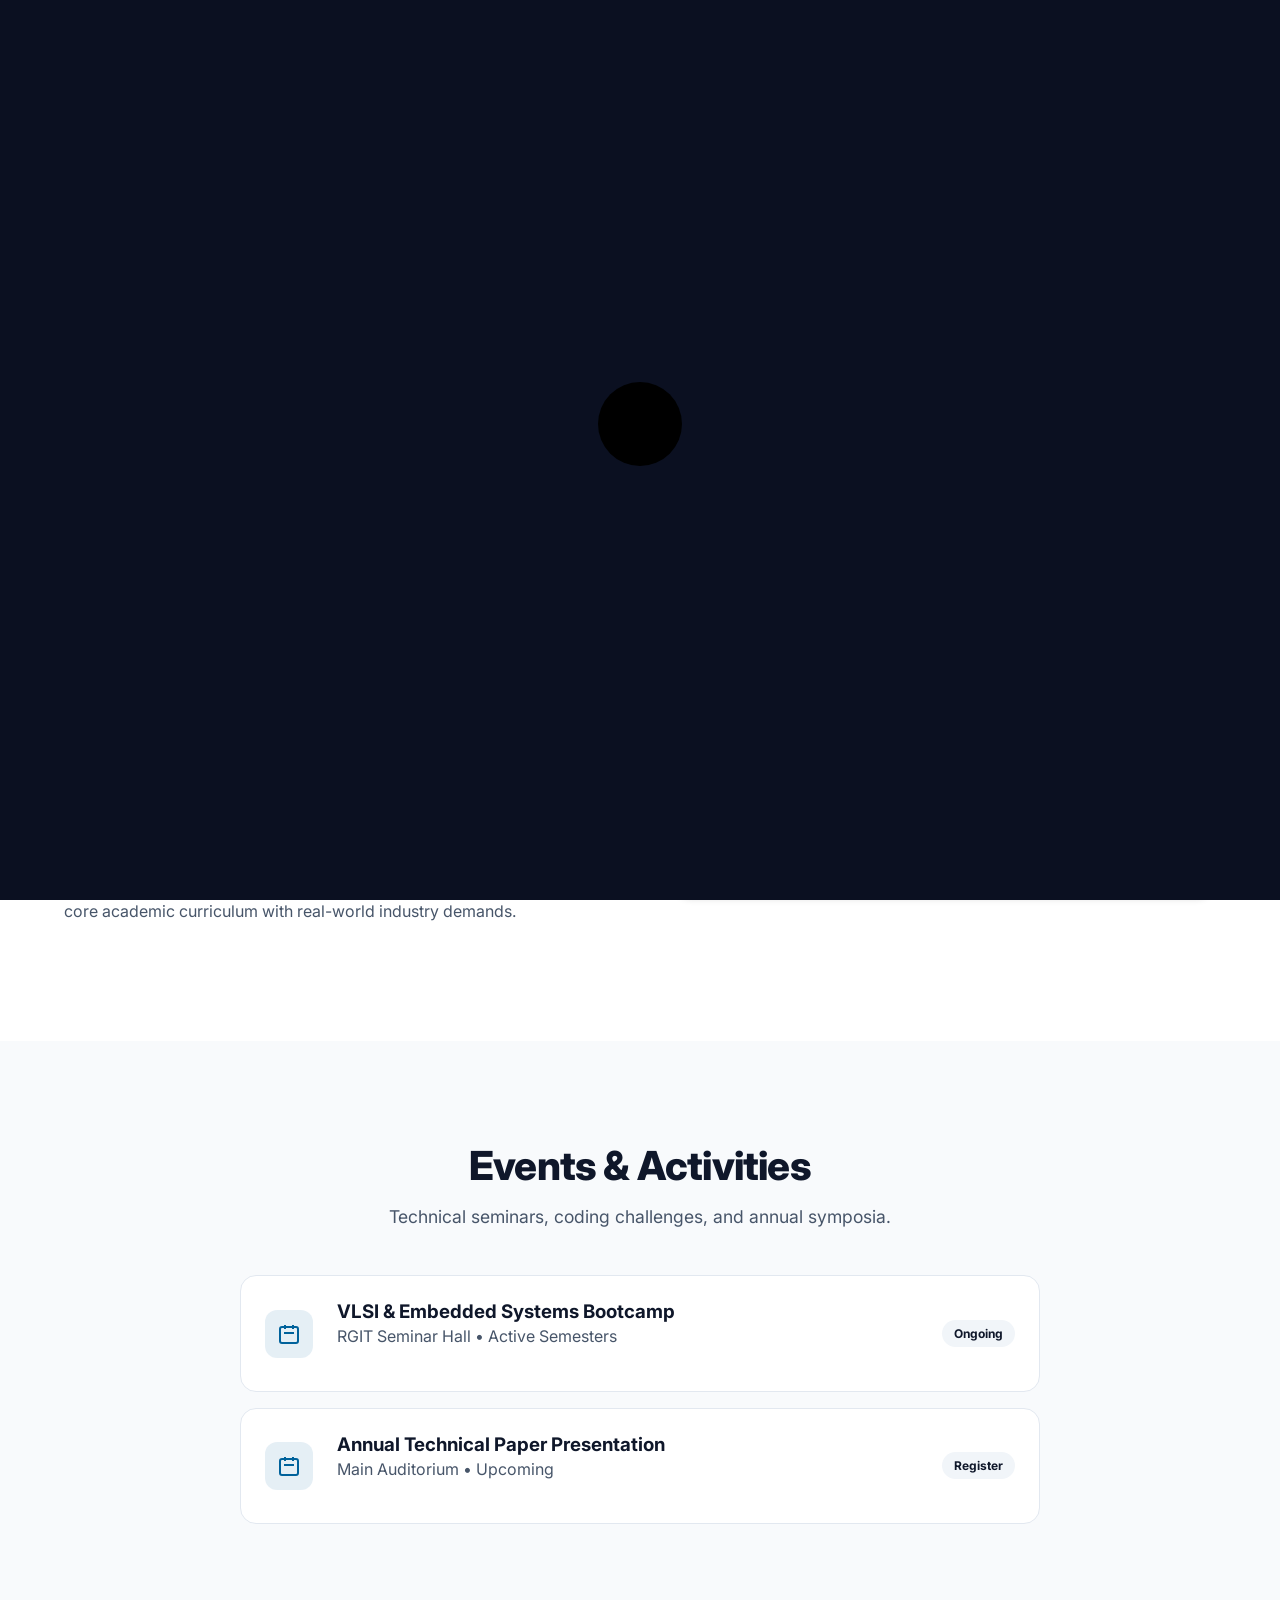
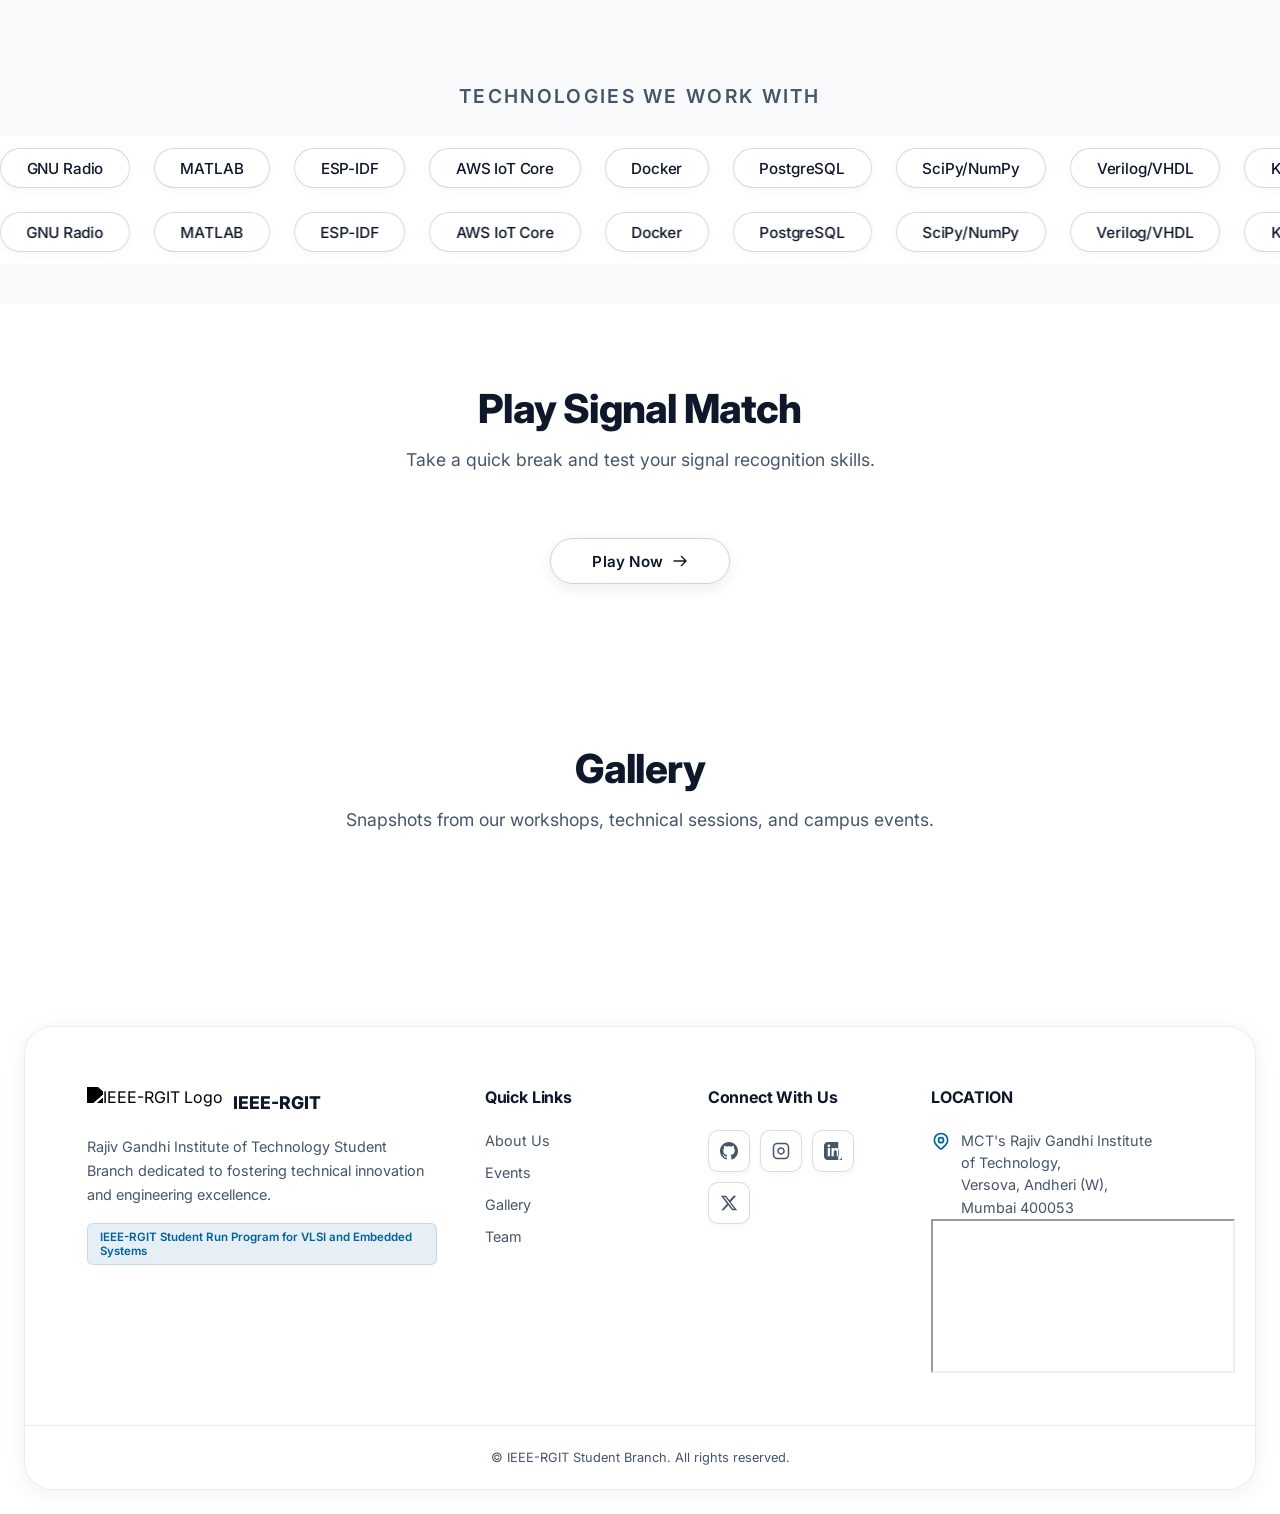
==== commit 2a91c5e5: "Update index.html" ====
--- a/index.html
+++ b/index.html
@@ -14,353 +14,362 @@
     <link rel="stylesheet" href="css/animation.css">
     <link rel="stylesheet" href="css/responsive.css">
 
-    <script>
-        (function () {
-            var isMobile = window.innerWidth < 768;
-            window.__preloaderDuration = isMobile ? 2500 : 4000;
-            document.documentElement.style.setProperty(
-                '--preloader-duration',
-                window.__preloaderDuration + 'ms'
-            );
-        })();
-    </script>
-
     <script src="js/theme.js"></script>
-
-    <noscript>
-        <style>
-            #preloader { display: none !important; }
-            #main-content { opacity: 1 !important; }
-        </style>
-    </noscript>
 </head>
 <body class="home-page">
 
+    <!-- ============================================================
+         PRELOADER — Circle stays, dots emerge inward, trails form atom
+         (unchanged)
+         ============================================================ -->
     <div id="preloader" class="preloader-overlay" role="status" aria-label="Loading">
-        <div class="preloader-stage">
-            <div class="preloader-ring preloader-ring-1"></div>
-            <div class="preloader-ring preloader-ring-2"></div>
-            <div class="preloader-ring preloader-ring-3"></div>
-            <div class="preloader-core"></div>
-        </div>
-        <div class="preloader-text">
-            <div class="preloader-brand">IEEE RGIT</div>
-            <div class="preloader-tagline">LEARN. EVOLVE.</div>
+        <div class="preloader-content">
+
+            <div class="preloader-stage">
+                <svg class="preloader-svg"
+                     viewBox="-110 -110 220 220"
+                     xmlns="http://www.w3.org/2000/svg"
+                     aria-hidden="true">
+
+                    <path class="orbit-trail" id="preloader-trail-0" d="" />
+                    <path class="orbit-trail" id="preloader-trail-1" d="" />
+                    <path class="orbit-trail" id="preloader-trail-2" d="" />
+
+                    <circle id="preloader-base-circle"
+                            class="preloader-base-circle"
+                            cx="0" cy="0" r="42" />
+
+                    <circle class="preloader-dot" id="preloader-dot-0" r="4" cx="0" cy="0" />
+                    <circle class="preloader-dot" id="preloader-dot-1" r="4" cx="0" cy="0" />
+                    <circle class="preloader-dot" id="preloader-dot-2" r="4" cx="0" cy="0" />
+                </svg>
+            </div>
+
+            <div class="preloader-text">
+                <div class="preloader-brand">IEEE RGIT</div>
+                <div class="preloader-tagline">LEARN. EVOLVE.</div>
+            </div>
+
         </div>
     </div>
 
-    <div id="main-content" class="main-content">
-
-        <header class="navbar" id="navbar">
-            <div class="nav-container">
-                <a href="index.html" class="brand">
-                    <div class="brand-icon">
-                        <img src="assets/Recruitment Poster.png" alt="IEEE-RGIT Logo">
+    <!-- NAVBAR -->
+    <header class="navbar" id="navbar">
+        <div class="nav-container">
+            <a href="index.html" class="brand">
+                <div class="brand-icon">
+                    <img src="assets/Recruitment Poster.png" alt="IEEE-RGIT Logo">
+                </div>
+            </a>
+
+            <nav class="nav-links">
+                <a href="index.html" class="nav-link" style="color: var(--primary); font-weight: 700;">Home</a>
+                <a href="about.html" class="nav-link">About</a>
+                <a href="events.html" class="nav-link">Events</a>
+                <a href="gallery.html" class="nav-link">Gallery</a>
+                <a href="team.html" class="nav-link">Team</a>
+            </nav>
+
+            <div class="nav-actions">
+                <button id="theme-toggle" class="icon-btn" aria-label="Toggle Dark Mode">
+                    <svg class="sun-icon" viewBox="0 0 24 24" fill="none" stroke="currentColor" stroke-width="2"><circle cx="12" cy="12" r="5"/><path d="M12 1v2M12 21v2M4.22 4.22l1.42 1.42M18.36 18.36l1.42 1.42M1 12h2M21 12h2M4.22 19.78l1.42-1.42M18.36 5.64l1.42-1.42"/></svg>
+                    <svg class="moon-icon" viewBox="0 0 24 24" fill="none" stroke="currentColor" stroke-width="2"><path d="M21 12.79A9 9 0 1111.21 3 7 7 0 0021 12.79z"/></svg>
+                </button>
+                <button id="mobile-menu-btn" class="icon-btn mobile-only" aria-label="Menu">
+                    <svg viewBox="0 0 24 24" fill="none" stroke="currentColor" stroke-width="2"><path stroke-linecap="round" stroke-linejoin="round" d="M4 6h16M4 12h16m-7 6h7"/></svg>
+                </button>
+            </div>
+        </div>
+        
+        <div class="mobile-menu" id="mobile-menu">
+            <a href="index.html" class="mobile-link" style="color: var(--primary);">Home</a>
+            <a href="about.html" class="mobile-link">About</a>
+            <a href="events.html" class="mobile-link">Events</a>
+            <a href="gallery.html" class="mobile-link">Gallery</a>
+            <a href="team.html" class="mobile-link">Team</a>
+        </div>
+    </header>
+
+    <!-- HERO -->
+    <section class="hero" id="home">
+        <div class="tech-lines-container" id="hero-tech-lines"></div>
+        <div class="hero-content">
+            <div class="badge">RAJIV GANDHI INSTITUTE OF TECHNOLOGY</div>
+            <h1 class="hero-title">Shaping the Future of Engineering with <span class="highlight">IEEE-RGIT</span></h1>
+            <p class="hero-subtitle">Empowering student innovators through collaborative research, hands-on technical workshops, VLSI design, embedded systems, and cutting-edge engineering projects.</p>
+
+            <div class="hero-cta">
+                <a href="events.html" class="hover-cta" aria-label="Explore Events">
+                    <span class="hover-cta-text">
+                        Explore Events
+                        <svg viewBox="0 0 24 24" fill="none" stroke="currentColor" stroke-width="2" aria-hidden="true">
+                            <path stroke-linecap="round" stroke-linejoin="round" d="M14 5l7 7m0 0l-7 7m7-7H3"/>
+                        </svg>
+                    </span>
+                </a>
+                <a href="about.html" class="hover-cta" aria-label="Learn More">
+                    <span class="hover-cta-text">
+                        Learn More
+                        <svg viewBox="0 0 24 24" fill="none" stroke="currentColor" stroke-width="2" aria-hidden="true">
+                            <path stroke-linecap="round" stroke-linejoin="round" d="M14 5l7 7m0 0l-7 7m7-7H3"/>
+                        </svg>
+                    </span>
+                </a>
+            </div>
+        </div>
+    </section>
+
+    <!-- ABOUT SECTION -->
+    <section class="section" id="about">
+        <div class="container grid-2-col">
+            <div class="about-text reveal-left">
+                <div class="section-line"></div>
+                <h2 class="section-title">About IEEE-RGIT</h2>
+                <p class="text-muted">The IEEE Student Branch at Rajiv Gandhi Institute of Technology (RGIT) serves as a dynamic hub for engineering enthusiasts. We foster technical competence, professional networking, and ethical innovation across multiple domains.</p>
+                <p class="text-muted">With a specialized focus on <strong>VLSI and Embedded Systems</strong>, our community provides students with rigorous practical exposure, bridging core academic curriculum with real-world industry demands.</p>
+            </div>
+            <div class="about-card reveal-right">
+                <div class="card-glass">
+                    <div class="tech-decorative-icon">
+                        <svg viewBox="0 0 24 24" fill="none" stroke="currentColor" stroke-width="1"><path stroke-linecap="round" stroke-linejoin="round" d="M9 3v2m6-2v2M9 19v2m6-2v2M5 9H3m2 6H3m18-6h-2m2 6h-2M7 19h10a2 2 0 002-2V7a2 2 0 00-2-2H7a2 2 0 00-2 2v10a2 2 0 002 2z"/></svg>
                     </div>
+                    <h3>Core Objectives</h3>
+                    <ul class="objective-list">
+                        <li><svg viewBox="0 0 24 24" fill="none" stroke="currentColor"><path stroke-linecap="round" stroke-linejoin="round" d="M5 13l4 4L19 7"/></svg> Promoting technical excellence in hardware & software.</li>
+                        <li><svg viewBox="0 0 24 24" fill="none" stroke="currentColor"><path stroke-linecap="round" stroke-linejoin="round" d="M5 13l4 4L19 7"/></svg> Hosting research seminars and bootcamps.</li>
+                        <li><svg viewBox="0 0 24 24" fill="none" stroke="currentColor"><path stroke-linecap="round" stroke-linejoin="round" d="M5 13l4 4L19 7"/></svg> Mentoring teams for technical showcases.</li>
+                    </ul>
+                </div>
+            </div>
+        </div>
+    </section>
+
+    <!-- EVENTS & ACTIVITIES -->
+    <section class="section bg-alt" id="events">
+        <div class="container">
+            <div class="section-header reveal-up">
+                <h2 class="section-title">Events & Activities</h2>
+                <p class="section-subtitle">Technical seminars, coding challenges, and annual symposia.</p>
+            </div>
+            <div class="event-list stagger-container">
+                <div class="event-card stagger-item">
+                    <div class="event-icon"><svg viewBox="0 0 24 24" fill="none" stroke="currentColor" stroke-width="2"><path d="M8 7V3m8 4V3m-9 8h10M5 21h14a2 2 0 002-2V7a2 2 0 00-2-2H5a2 2 0 00-2 2v12a2 2 0 002 2z"/></svg></div>
+                    <div class="event-info">
+                        <h3>VLSI & Embedded Systems Bootcamp</h3>
+                        <p class="text-muted">RGIT Seminar Hall • Active Semesters</p>
+                    </div>
+                    <div class="event-status">Ongoing</div>
+                </div>
+                <div class="event-card stagger-item">
+                    <div class="event-icon"><svg viewBox="0 0 24 24" fill="none" stroke="currentColor" stroke-width="2"><path d="M8 7V3m8 4V3m-9 8h10M5 21h14a2 2 0 002-2V7a2 2 0 00-2-2H5a2 2 0 00-2 2v12a2 2 0 002 2z"/></svg></div>
+                    <div class="event-info">
+                        <h3>Annual Technical Paper Presentation</h3>
+                        <p class="text-muted">Main Auditorium • Upcoming</p>
+                    </div>
+                    <div class="event-status"><a href="events.html">Register</a></div>
+                </div>
+            </div>
+        </div>
+    </section>
+
+    <!-- TECHNOLOGIES WE WORK WITH -->
+    <section class="section tech-marquee-section" id="technologies">
+        <div class="container">
+            <div class="section-header reveal-up">
+                <h2 class="section-title tech-section-title">Technologies We Work With</h2>
+                <div class="section-line" style="margin: 0 auto 1.5rem auto;"></div>
+            </div>
+        </div>
+
+        <!-- Track 1 -->
+        <div class="marquee-wrapper">
+            <div class="marquee-track marquee-track-1" aria-hidden="true">
+                <span class="tech-pill">GNU Radio</span>
+                <span class="tech-pill">MATLAB</span>
+                <span class="tech-pill">ESP-IDF</span>
+                <span class="tech-pill">AWS IoT Core</span>
+                <span class="tech-pill">Docker</span>
+                <span class="tech-pill">PostgreSQL</span>
+                <span class="tech-pill">SciPy/NumPy</span>
+                <span class="tech-pill">Verilog/VHDL</span>
+                <span class="tech-pill">KiCad</span>
+                <span class="tech-pill">FreeRTOS</span>
+                <span class="tech-pill">keil</span>
+                <span class="tech-pill">Proteus Software</span>
+                <span class="tech-pill">Scilab</span>
+                <span class="tech-pill">Arduino uno</span>
+                <span class="tech-pill">Arduino IDE</span>
+                <span class="tech-pill">HFSS</span>
+
+                <span class="tech-pill">GNU Radio</span>
+                <span class="tech-pill">MATLAB</span>
+                <span class="tech-pill">ESP-IDF</span>
+                <span class="tech-pill">AWS IoT Core</span>
+                <span class="tech-pill">Docker</span>
+                <span class="tech-pill">PostgreSQL</span>
+                <span class="tech-pill">SciPy/NumPy</span>
+                <span class="tech-pill">Verilog/VHDL</span>
+                <span class="tech-pill">KiCad</span>
+                <span class="tech-pill">FreeRTOS</span>
+                <span class="tech-pill">keil</span>
+                <span class="tech-pill">Proteus Software</span>
+                <span class="tech-pill">Scilab</span>
+                <span class="tech-pill">Arduino uno</span>
+                <span class="tech-pill">Arduino IDE</span>
+                <span class="tech-pill">HFSS</span>
+            </div>
+        </div>
+
+        <!-- Track 2 -->
+        <div class="marquee-wrapper">
+            <div class="marquee-track marquee-track-2" aria-hidden="true">
+                <span class="tech-pill">GNU Radio</span>
+                <span class="tech-pill">MATLAB</span>
+                <span class="tech-pill">ESP-IDF</span>
+                <span class="tech-pill">AWS IoT Core</span>
+                <span class="tech-pill">Docker</span>
+                <span class="tech-pill">PostgreSQL</span>
+                <span class="tech-pill">SciPy/NumPy</span>
+                <span class="tech-pill">Verilog/VHDL</span>
+                <span class="tech-pill">KiCad</span>
+                <span class="tech-pill">FreeRTOS</span>
+                <span class="tech-pill">keil</span>
+                <span class="tech-pill">Proteus Software</span>
+                <span class="tech-pill">Scilab</span>
+                <span class="tech-pill">Arduino uno</span>
+                <span class="tech-pill">Arduino IDE</span>
+                <span class="tech-pill">HFSS</span>
+
+                <span class="tech-pill">GNU Radio</span>
+                <span class="tech-pill">MATLAB</span>
+                <span class="tech-pill">ESP-IDF</span>
+                <span class="tech-pill">AWS IoT Core</span>
+                <span class="tech-pill">Docker</span>
+                <span class="tech-pill">PostgreSQL</span>
+                <span class="tech-pill">SciPy/NumPy</span>
+                <span class="tech-pill">Verilog/VHDL</span>
+                <span class="tech-pill">KiCad</span>
+                <span class="tech-pill">FreeRTOS</span>
+                <span class="tech-pill">keil</span>
+                <span class="tech-pill">Proteus Software</span>
+                <span class="tech-pill">Scilab</span>
+                <span class="tech-pill">Arduino uno</span>
+                <span class="tech-pill">Arduino IDE</span>
+                <span class="tech-pill">HFSS</span>
+            </div>
+        </div>
+    </section>
+
+    <!-- SIGNAL MATCH SECTION -->
+    <section class="section signal-match-section" id="signal-match">
+        <div class="container">
+            <div class="section-header reveal-up">
+                <h2 class="section-title">Play Signal Match</h2>
+                <p class="section-subtitle">Take a quick break and test your signal recognition skills.</p>
+            </div>
+            <div class="game-launch-wrapper reveal-up">
+                <button id="launchMatchBtn" class="hover-cta" aria-label="Play Now">
+                    <span class="hover-cta-text">
+                        Play Now
+                        <svg viewBox="0 0 24 24" fill="none" stroke="currentColor" stroke-width="2" aria-hidden="true">
+                            <path stroke-linecap="round" stroke-linejoin="round" d="M14 5l7 7m0 0l-7 7m7-7H3"/>
+                        </svg>
+                    </span>
+                </button>
+            </div>
+        </div>
+    </section>
+
+    <!-- GALLERY SECTION -->
+    <section class="section" id="gallery">
+        <div class="container">
+            <div class="section-header reveal-up">
+                <h2 class="section-title">Gallery</h2>
+                <p class="section-subtitle">Snapshots from our workshops, technical sessions, and campus events.</p>
+            </div>
+            <div class="gallery-grid stagger-container" id="gallery-grid">
+                <!-- Images will be injected by JavaScript -->
+            </div>
+        </div>
+    </section>
+
+    <!-- LIGHTBOX -->
+    <div id="lightbox" class="lightbox">
+        <span class="lightbox-close">&times;</span>
+        <div class="lightbox-content">
+            <img id="lightbox-image" src="" alt="Gallery Image" style="max-width: 100%; max-height: 70vh; border-radius: 8px;">
+            <p id="lightbox-caption" style="margin-top: 1rem;"></p>
+        </div>
+    </div>
+
+    <!-- SIGNAL MATCH MODAL -->
+    <div id="signalMatchModal" class="signal-match-modal-overlay">
+        <div class="signal-match-modal-backdrop"></div>
+        <div class="signal-match-modal-window">
+            <button class="signal-match-modal-close" id="closeSignalMatchModal" aria-label="Close game">×</button>
+            <div class="signal-match-modal-body">
+                <iframe id="signalMatchIframe" src="games/signal-match.html" title="Signal Match"></iframe>
+            </div>
+        </div>
+    </div>
+
+    <!-- FOOTER -->
+    <footer class="footer">
+        <div class="container footer-grid">
+            <div class="footer-col">
+                <div class="footer-brand">
+                    <div class="brand-icon"><img src="assets/Recruitment Poster.png" alt="IEEE-RGIT Logo" style="filter: brightness(0) invert(1); height: 32px;"></div>
+                    <span class="brand-title">IEEE-RGIT</span>
+                </div>
+                <p class="footer-desc">Rajiv Gandhi Institute of Technology Student Branch dedicated to fostering technical innovation and engineering excellence.</p>
+                <div class="footer-highlight">IEEE-RGIT Student Run Program for VLSI and Embedded Systems</div>
+            </div>
+            <div class="footer-col">
+                <h4 class="footer-title">Quick Links</h4>
+                <ul class="footer-links">
+                    <li><a href="about.html">About Us</a></li>
+                    <li><a href="events.html">Events</a></li>
+                    <li><a href="gallery.html">Gallery</a></li>
+                    <li><a href="team.html">Team</a></li>
+                </ul>
+            </div>
+            <div class="footer-col">
+                <h4 class="footer-title">Connect With Us</h4>
+                <div class="social-icons">
+                    <a href="#" class="social-icon" aria-label="GitHub"><svg viewBox="0 0 24 24" fill="currentColor"><path d="M12 0C5.37 0 0 5.37 0 12c0 5.31 3.435 9.795 8.205 11.385.6.105.825-.255.825-.57 0-.285-.015-1.23-.015-2.235-3.015.555-3.795-.735-4.035-1.41-.135-.345-.72-1.41-1.23-1.695-.42-.225-1.02-.78-.015-.795.945-.015 1.62.87 1.845 1.23 1.08 1.815 2.805 1.305 3.495.99.105-.78.42-1.305.765-1.605-2.67-.3-5.46-1.335-5.46-5.925 0-1.305.465-2.385 1.23-3.225-.12-.3-.54-1.53.12-3.18 0 0 1.005-.315 3.3 1.23.96-.27 1.98-.405 3-.405s2.04.135 3 .405c2.295-1.56 3.3-1.23 3.3-1.23.66 1.65.24 2.88.12 3.18.765.84 1.23 1.905 1.23 3.225 0 4.605-2.805 5.625-5.475 5.925.435.375.81 1.095.81 2.22 0 1.605-.015 2.895-.015 3.3 0 .315.225.69.825.57A12.02 12.02 0 0024 12c0-6.63-5.37-12-12-12z"/></svg></a>
+                    <a href="https://www.instagram.com/ieeergit/" target="_blank" rel="noopener noreferrer" class="social-icon" aria-label="Instagram"><svg viewBox="0 0 24 24" fill="none" stroke="currentColor" stroke-width="2"><rect width="20" height="20" x="2" y="2" rx="5" ry="5"/><path d="M16 11.37A4 4 0 1112.63 8 4 4 0 0116 11.37z"/><line x1="17.5" x2="17.51" y1="6.5" y2="6.5"/></svg></a>
+                    <a href="#" class="social-icon" aria-label="LinkedIn"><svg viewBox="0 0 24 24" fill="currentColor"><path d="M19 0h-14c-2.761 0-5 2.239-5 5v14c0 2.761 2.239 5 5 5h14c2.762 0 5-2.239 5-5v14c0-2.761-2.238-5-5-5zm-11 19h-3v-11h3v11zm-1.5-12.268c-.966 0-1.75-.79-1.75-1.764s.784-1.764 1.75-1.764 1.75.79 1.75 1.764-.783 1.764-1.75 1.764zm13.5 12.268h-3v-5.604c0-3.368-4-3.113-4 0v5.604h-3v-11h3v1.765c1.396-2.586 7-2.777 7 2.476v6.759z"/></svg></a>
+                    <a href="#" class="social-icon" aria-label="Twitter"><svg viewBox="0 0 24 24" fill="currentColor"><path d="M18.244 2.25h3.308l-7.227 8.26 8.502 11.24H16.17l-5.214-6.817L4.99 21.75H1.68l7.73-8.835L1.254 2.25H8.08l4.713 6.231zm-1.161 17.52h1.833L7.084 4.126H5.117z"/></svg></a>
+                </div>
+            </div>
+            <div class="footer-col footer-col-location">
+                <h4 class="footer-title">LOCATION</h4>
+                <div class="location">
+                    <svg viewBox="0 0 24 24" fill="none" stroke="currentColor" stroke-width="2"><path d="M17.657 16.657L13.414 20.9a1.998 1.998 0 01-2.827 0l-4.244-4.243a8 8 0 1111.314 0z"/><path d="M15 11a3 3 0 11-6 0 3 3 0 016 0z"/></svg>
+                    <span>MCT's Rajiv Gandhi Institute<br>of Technology,<br>Versova, Andheri (W),<br>Mumbai 400053</span>
+                </div>
+                <a href="https://www.google.com/maps/search/?api=1&query=MCT%27s+Rajiv+Gandhi+Institute+of+Technology%2C+Versova%2C+Andheri+%28W%29%2C+Mumbai+400053"
+                   class="footer-map-link"
+                   target="_blank"
+                   rel="noopener noreferrer"
+                   aria-label="Open MCT's Rajiv Gandhi Institute of Technology on Google Maps">
+                    <iframe
+                        class="footer-map-iframe"
+                        src="https://maps.google.com/maps?q=MCT%27s+Rajiv+Gandhi+Institute+of+Technology%2C+Versova%2C+Andheri+%28W%29%2C+Mumbai+400053&t=&z=15&ie=UTF8&iwloc=&output=embed"
+                        loading="lazy"
+                        referrerpolicy="no-referrer-when-downgrade"
+                        title="Map preview of MCT's Rajiv Gandhi Institute of Technology"
+                        aria-hidden="true"
+                        tabindex="-1"></iframe>
                 </a>
-
-                <nav class="nav-links">
-                    <a href="index.html" class="nav-link" style="color: var(--primary); font-weight: 700;">Home</a>
-                    <a href="about.html" class="nav-link">About</a>
-                    <a href="events.html" class="nav-link">Events</a>
-                    <a href="gallery.html" class="nav-link">Gallery</a>
-                    <a href="team.html" class="nav-link">Team</a>
-                </nav>
-
-                <div class="nav-actions">
-                    <button id="theme-toggle" class="icon-btn" aria-label="Toggle Dark Mode">
-                        <svg class="sun-icon" viewBox="0 0 24 24" fill="none" stroke="currentColor" stroke-width="2"><circle cx="12" cy="12" r="5"/><path d="M12 1v2M12 21v2M4.22 4.22l1.42 1.42M18.36 18.36l1.42 1.42M1 12h2M21 12h2M4.22 19.78l1.42-1.42M18.36 5.64l1.42-1.42"/></svg>
-                        <svg class="moon-icon" viewBox="0 0 24 24" fill="none" stroke="currentColor" stroke-width="2"><path d="M21 12.79A9 9 0 1111.21 3 7 7 0 0021 12.79z"/></svg>
-                    </button>
-                    <button id="mobile-menu-btn" class="icon-btn mobile-only" aria-label="Menu">
-                        <svg class="hamburger-icon" viewBox="0 0 24 24" fill="none" stroke="currentColor" stroke-width="2" stroke-linecap="round" aria-hidden="true">
-                            <line class="hamburger-line hamburger-line-top" x1="4" y1="7" x2="20" y2="7"/>
-                            <line class="hamburger-line hamburger-line-mid" x1="4" y1="12" x2="20" y2="12"/>
-                            <line class="hamburger-line hamburger-line-bot" x1="4" y1="17" x2="20" y2="17"/>
-                        </svg>
-                    </button>
-                </div>
-            </div>
-            
-            <div class="mobile-menu" id="mobile-menu">
-                <a href="index.html" class="mobile-link" style="color: var(--primary);">Home</a>
-                <a href="about.html" class="mobile-link">About</a>
-                <a href="events.html" class="mobile-link">Events</a>
-                <a href="gallery.html" class="mobile-link">Gallery</a>
-                <a href="team.html" class="mobile-link">Team</a>
-            </div>
-        </header>
-
-        <section class="hero" id="home">
-            <div class="tech-lines-container" id="hero-tech-lines"></div>
-            <div class="hero-content">
-                <div class="badge">RAJIV GANDHI INSTITUTE OF TECHNOLOGY</div>
-                <h1 class="hero-title">Shaping the Future of Engineering with <span class="highlight">IEEE-RGIT</span></h1>
-                <p class="hero-subtitle">Empowering student innovators through collaborative research, hands-on technical workshops, VLSI design, embedded systems, and cutting-edge engineering projects.</p>
-
-                <div class="hero-cta">
-                    <a href="events.html" class="hover-cta" aria-label="Explore Events">
-                        <span class="hover-cta-text">
-                            Explore Events
-                            <svg viewBox="0 0 24 24" fill="none" stroke="currentColor" stroke-width="2" aria-hidden="true">
-                                <path stroke-linecap="round" stroke-linejoin="round" d="M14 5l7 7m0 0l-7 7m7-7H3"/>
-                            </svg>
-                        </span>
-                    </a>
-                    <a href="about.html" class="hover-cta" aria-label="Learn More">
-                        <span class="hover-cta-text">
-                            Learn More
-                            <svg viewBox="0 0 24 24" fill="none" stroke="currentColor" stroke-width="2" aria-hidden="true">
-                                <path stroke-linecap="round" stroke-linejoin="round" d="M14 5l7 7m0 0l-7 7m7-7H3"/>
-                            </svg>
-                        </span>
-                    </a>
-                </div>
-            </div>
-        </section>
-
-        <section class="section" id="about">
-            <div class="container grid-2-col">
-                <div class="about-text reveal-left">
-                    <div class="section-line"></div>
-                    <h2 class="section-title">About IEEE-RGIT</h2>
-                    <p class="text-muted">The IEEE Student Branch at Rajiv Gandhi Institute of Technology (RGIT) serves as a dynamic hub for engineering enthusiasts. We foster technical competence, professional networking, and ethical innovation across multiple domains.</p>
-                    <p class="text-muted">With a specialized focus on <strong>VLSI and Embedded Systems</strong>, our community provides students with rigorous practical exposure, bridging core academic curriculum with real-world industry demands.</p>
-                </div>
-                <div class="about-card reveal-right">
-                    <div class="card-glass">
-                        <div class="tech-decorative-icon">
-                            <svg viewBox="0 0 24 24" fill="none" stroke="currentColor" stroke-width="1"><path stroke-linecap="round" stroke-linejoin="round" d="M9 3v2m6-2v2M9 19v2m6-2v2M5 9H3m2 6H3m18-6h-2m2 6h-2M7 19h10a2 2 0 002-2V7a2 2 0 00-2-2H7a2 2 0 00-2 2v10a2 2 0 002 2z"/></svg>
-                        </div>
-                        <h3>Core Objectives</h3>
-                        <ul class="objective-list">
-                            <li><svg viewBox="0 0 24 24" fill="none" stroke="currentColor"><path stroke-linecap="round" stroke-linejoin="round" d="M5 13l4 4L19 7"/></svg> Promoting technical excellence in hardware & software.</li>
-                            <li><svg viewBox="0 0 24 24" fill="none" stroke="currentColor"><path stroke-linecap="round" stroke-linejoin="round" d="M5 13l4 4L19 7"/></svg> Hosting research seminars and bootcamps.</li>
-                            <li><svg viewBox="0 0 24 24" fill="none" stroke="currentColor"><path stroke-linecap="round" stroke-linejoin="round" d="M5 13l4 4L19 7"/></svg> Mentoring teams for technical showcases.</li>
-                        </ul>
-                    </div>
-                </div>
-            </div>
-        </section>
-
-        <section class="section bg-alt" id="events">
+            </div>
+        </div>
+        <div class="footer-bottom">
             <div class="container">
-                <div class="section-header reveal-up">
-                    <h2 class="section-title">Events & Activities</h2>
-                    <p class="section-subtitle">Technical seminars, coding challenges, and annual symposia.</p>
-                </div>
-                <div class="event-list stagger-container">
-                    <div class="event-card stagger-item">
-                        <div class="event-icon"><svg viewBox="0 0 24 24" fill="none" stroke="currentColor" stroke-width="2"><path d="M8 7V3m8 4V3m-9 8h10M5 21h14a2 2 0 002-2V7a2 2 0 00-2-2H5a2 2 0 00-2 2v12a2 2 0 002 2z"/></svg></div>
-                        <div class="event-info">
-                            <h3>VLSI & Embedded Systems Bootcamp</h3>
-                            <p class="text-muted">RGIT Seminar Hall • Active Semesters</p>
-                        </div>
-                        <div class="event-status">Ongoing</div>
-                    </div>
-                    <div class="event-card stagger-item">
-                        <div class="event-icon"><svg viewBox="0 0 24 24" fill="none" stroke="currentColor" stroke-width="2"><path d="M8 7V3m8 4V3m-9 8h10M5 21h14a2 2 0 002-2V7a2 2 0 00-2-2H5a2 2 0 00-2 2v12a2 2 0 002 2z"/></svg></div>
-                        <div class="event-info">
-                            <h3>Annual Technical Paper Presentation</h3>
-                            <p class="text-muted">Main Auditorium • Upcoming</p>
-                        </div>
-                        <div class="event-status"><a href="events.html">Register</a></div>
-                    </div>
-                </div>
-            </div>
-        </section>
-
-        <section class="section tech-marquee-section" id="technologies">
-            <div class="container">
-                <div class="section-header reveal-up">
-                    <h2 class="section-title tech-section-title">Technologies We Work With</h2>
-                    <div class="section-line" style="margin: 0 auto 1.5rem auto;"></div>
-                </div>
-            </div>
-
-            <div class="marquee-wrapper">
-                <div class="marquee-track marquee-track-1" aria-hidden="true">
-                    <span class="tech-pill">GNU Radio</span>
-                    <span class="tech-pill">MATLAB</span>
-                    <span class="tech-pill">ESP-IDF</span>
-                    <span class="tech-pill">AWS IoT Core</span>
-                    <span class="tech-pill">Docker</span>
-                    <span class="tech-pill">PostgreSQL</span>
-                    <span class="tech-pill">SciPy/NumPy</span>
-                    <span class="tech-pill">Verilog/VHDL</span>
-                    <span class="tech-pill">KiCad</span>
-                    <span class="tech-pill">FreeRTOS</span>
-                    <span class="tech-pill">keil</span>
-                    <span class="tech-pill">Proteus Software</span>
-                    <span class="tech-pill">Scilab</span>
-                    <span class="tech-pill">Arduino uno</span>
-                    <span class="tech-pill">Arduino IDE</span>
-                    <span class="tech-pill">HFSS</span>
-
-                    <span class="tech-pill">GNU Radio</span>
-                    <span class="tech-pill">MATLAB</span>
-                    <span class="tech-pill">ESP-IDF</span>
-                    <span class="tech-pill">AWS IoT Core</span>
-                    <span class="tech-pill">Docker</span>
-                    <span class="tech-pill">PostgreSQL</span>
-                    <span class="tech-pill">SciPy/NumPy</span>
-                    <span class="tech-pill">Verilog/VHDL</span>
-                    <span class="tech-pill">KiCad</span>
-                    <span class="tech-pill">FreeRTOS</span>
-                    <span class="tech-pill">keil</span>
-                    <span class="tech-pill">Proteus Software</span>
-                    <span class="tech-pill">Scilab</span>
-                    <span class="tech-pill">Arduino uno</span>
-                    <span class="tech-pill">Arduino IDE</span>
-                    <span class="tech-pill">HFSS</span>
-                </div>
-            </div>
-
-            <div class="marquee-wrapper">
-                <div class="marquee-track marquee-track-2" aria-hidden="true">
-                    <span class="tech-pill">GNU Radio</span>
-                    <span class="tech-pill">MATLAB</span>
-                    <span class="tech-pill">ESP-IDF</span>
-                    <span class="tech-pill">AWS IoT Core</span>
-                    <span class="tech-pill">Docker</span>
-                    <span class="tech-pill">PostgreSQL</span>
-                    <span class="tech-pill">SciPy/NumPy</span>
-                    <span class="tech-pill">Verilog/VHDL</span>
-                    <span class="tech-pill">KiCad</span>
-                    <span class="tech-pill">FreeRTOS</span>
-                    <span class="tech-pill">keil</span>
-                    <span class="tech-pill">Proteus Software</span>
-                    <span class="tech-pill">Scilab</span>
-                    <span class="tech-pill">Arduino uno</span>
-                    <span class="tech-pill">Arduino IDE</span>
-                    <span class="tech-pill">HFSS</span>
-
-                    <span class="tech-pill">GNU Radio</span>
-                    <span class="tech-pill">MATLAB</span>
-                    <span class="tech-pill">ESP-IDF</span>
-                    <span class="tech-pill">AWS IoT Core</span>
-                    <span class="tech-pill">Docker</span>
-                    <span class="tech-pill">PostgreSQL</span>
-                    <span class="tech-pill">SciPy/NumPy</span>
-                    <span class="tech-pill">Verilog/VHDL</span>
-                    <span class="tech-pill">KiCad</span>
-                    <span class="tech-pill">FreeRTOS</span>
-                    <span class="tech-pill">keil</span>
-                    <span class="tech-pill">Proteus Software</span>
-                    <span class="tech-pill">Scilab</span>
-                    <span class="tech-pill">Arduino uno</span>
-                    <span class="tech-pill">Arduino IDE</span>
-                    <span class="tech-pill">HFSS</span>
-                </div>
-            </div>
-        </section>
-
-        <section class="section signal-match-section" id="signal-match">
-            <div class="container">
-                <div class="section-header reveal-up">
-                    <h2 class="section-title">Play Signal Match</h2>
-                    <p class="section-subtitle">Take a quick break and test your signal recognition skills.</p>
-                </div>
-                <div class="game-launch-wrapper reveal-up">
-                    <button id="launchMatchBtn" class="hover-cta" aria-label="Play Now">
-                        <span class="hover-cta-text">
-                            Play Now
-                            <svg viewBox="0 0 24 24" fill="none" stroke="currentColor" stroke-width="2" aria-hidden="true">
-                                <path stroke-linecap="round" stroke-linejoin="round" d="M14 5l7 7m0 0l-7 7m7-7H3"/>
-                            </svg>
-                        </span>
-                    </button>
-                </div>
-            </div>
-        </section>
-
-        <section class="section" id="gallery">
-            <div class="container">
-                <div class="section-header reveal-up">
-                    <h2 class="section-title">Gallery</h2>
-                    <p class="section-subtitle">Snapshots from our workshops, technical sessions, and campus events.</p>
-                </div>
-                <div class="gallery-grid stagger-container" id="gallery-grid">
-                </div>
-            </div>
-        </section>
-
-        <div id="lightbox" class="lightbox">
-            <span class="lightbox-close">&times;</span>
-            <div class="lightbox-content">
-                <img id="lightbox-image" src="" alt="Gallery Image" style="max-width: 100%; max-height: 70vh; border-radius: 8px;">
-                <p id="lightbox-caption" style="margin-top: 1rem;"></p>
-            </div>
-        </div>
-
-        <div id="signalMatchModal" class="signal-match-modal-overlay">
-            <div class="signal-match-modal-backdrop"></div>
-            <div class="signal-match-modal-window">
-                <button class="signal-match-modal-close" id="closeSignalMatchModal" aria-label="Close game">×</button>
-                <div class="signal-match-modal-body">
-                    <iframe id="signalMatchIframe" src="games/signal-match.html" title="Signal Match"></iframe>
-                </div>
-            </div>
-        </div>
-
-        <footer class="footer">
-            <div class="container footer-grid">
-                <div class="footer-col">
-                    <div class="footer-brand">
-                        <div class="brand-icon"><img src="assets/Recruitment Poster.png" alt="IEEE-RGIT Logo" style="filter: brightness(0) invert(1); height: 32px;"></div>
-                        <span class="brand-title">IEEE-RGIT</span>
-                    </div>
-                    <p class="footer-desc">Rajiv Gandhi Institute of Technology Student Branch dedicated to fostering technical innovation and engineering excellence.</p>
-                    <div class="footer-highlight">IEEE-RGIT Student Run Program for VLSI and Embedded Systems</div>
-                </div>
-                <div class="footer-col">
-                    <h4 class="footer-title">Quick Links</h4>
-                    <ul class="footer-links">
-                        <li><a href="about.html">About Us</a></li>
-                        <li><a href="events.html">Events</a></li>
-                        <li><a href="gallery.html">Gallery</a></li>
-                        <li><a href="team.html">Team</a></li>
-                    </ul>
-                </div>
-                <div class="footer-col">
-                    <h4 class="footer-title">Connect With Us</h4>
-                    <div class="social-icons">
-                        <a href="#" class="social-icon" aria-label="GitHub"><svg viewBox="0 0 24 24" fill="currentColor"><path d="M12 0C5.37 0 0 5.37 0 12c0 5.31 3.435 9.795 8.205 11.385.6.105.825-.255.825-.57 0-.285-.015-1.23-.015-2.235-3.015.555-3.795-.735-4.035-1.41-.135-.345-.72-1.41-1.23-1.695-.42-.225-1.02-.78-.015-.795.945-.015 1.62.87 1.845 1.23 1.08 1.815 2.805 1.305 3.495.99.105-.78.42-1.305.765-1.605-2.67-.3-5.46-1.335-5.46-5.925 0-1.305.465-2.385 1.23-3.225-.12-.3-.54-1.53.12-3.18 0 0 1.005-.315 3.3 1.23.96-.27 1.98-.405 3-.405s2.04.135 3 .405c2.295-1.56 3.3-1.23 3.3-1.23.66 1.65.24 2.88.12 3.18.765.84 1.23 1.905 1.23 3.225 0 4.605-2.805 5.625-5.475 5.925.435.375.81 1.095.81 2.22 0 1.605-.015 2.895-.015 3.3 0 .315.225.69.825.57A12.02 12.02 0 0024 12c0-6.63-5.37-12-12-12z"/></svg></a>
-                        <a href="https://www.instagram.com/ieeergit/" target="_blank" rel="noopener noreferrer" class="social-icon" aria-label="Instagram"><svg viewBox="0 0 24 24" fill="none" stroke="currentColor" stroke-width="2"><rect width="20" height="20" x="2" y="2" rx="5" ry="5"/><path d="M16 11.37A4 4 0 1112.63 8 4 4 0 0116 11.37z"/><line x1="17.5" x2="17.51" y1="6.5" y2="6.5"/></svg></a>
-                        <a href="#" class="social-icon" aria-label="LinkedIn"><svg viewBox="0 0 24 24" fill="currentColor"><path d="M19 0h-14c-2.761 0-5 2.239-5 5v14c0 2.761 2.239 5 5 5h14c2.762 0 5-2.239 5-5v14c0-2.761-2.238-5-5-5zm-11 19h-3v-11h3v11zm-1.5-12.268c-.966 0-1.75-.79-1.75-1.764s.784-1.764 1.75-1.764 1.75.79 1.75 1.764-.783 1.764-1.75 1.764zm13.5 12.268h-3v-5.604c0-3.368-4-3.113-4 0v5.604h-3v-11h3v1.765c1.396-2.586 7-2.777 7 2.476v6.759z"/></svg></a>
-                        <a href="#" class="social-icon" aria-label="Twitter"><svg viewBox="0 0 24 24" fill="currentColor"><path d="M18.244 2.25h3.308l-7.227 8.26 8.502 11.24H16.17l-5.214-6.817L4.99 21.75H1.68l7.73-8.835L1.254 2.25H8.08l4.713 6.231zm-1.161 17.52h1.833L7.084 4.126H5.117z"/></svg></a>
-                    </div>
-                </div>
-                <div class="footer-col footer-col-location">
-                    <h4 class="footer-title">LOCATION</h4>
-                    <div class="location">
-                        <svg viewBox="0 0 24 24" fill="none" stroke="currentColor" stroke-width="2"><path d="M17.657 16.657L13.414 20.9a1.998 1.998 0 01-2.827 0l-4.244-4.243a8 8 0 1111.314 0z"/><path d="M15 11a3 3 0 11-6 0 3 3 0 016 0z"/></svg>
-                        <span>MCT's Rajiv Gandhi Institute<br>of Technology,<br>Versova, Andheri (W),<br>Mumbai 400053</span>
-                    </div>
-                    <a href="https://www.google.com/maps/search/?api=1&query=MCT%27s+Rajiv+Gandhi+Institute+of+Technology%2C+Versova%2C+Andheri+%28W%29%2C+Mumbai+400053"
-                       class="footer-map-link"
-                       target="_blank"
-                       rel="noopener noreferrer"
-                       aria-label="Open MCT's Rajiv Gandhi Institute of Technology on Google Maps">
-                        <iframe
-                            class="footer-map-iframe"
-                            src="https://maps.google.com/maps?q=MCT%27s+Rajiv+Gandhi+Institute+of+Technology%2C+Versova%2C+Andheri+%28W%29%2C+Mumbai+400053&t=&z=15&ie=UTF8&iwloc=&output=embed"
-                            loading="lazy"
-                            referrerpolicy="no-referrer-when-downgrade"
-                            title="Map preview of MCT's Rajiv Gandhi Institute of Technology"
-                            aria-hidden="true"
-                            tabindex="-1"></iframe>
-                    </a>
-                </div>
-            </div>
-            <div class="footer-bottom">
-                <div class="container">
-                    <p>&copy; <span id="year"></span> IEEE-RGIT Student Branch. All rights reserved.</p>
-                </div>
-            </div>
-        </footer>
-
-    </div>
+                <p>&copy; <span id="year"></span> IEEE-RGIT Student Branch. All rights reserved.</p>
+            </div>
+        </div>
+    </footer>
 
     <script src="js/animation.js"></script>
     <script src="js/main.js"></script>
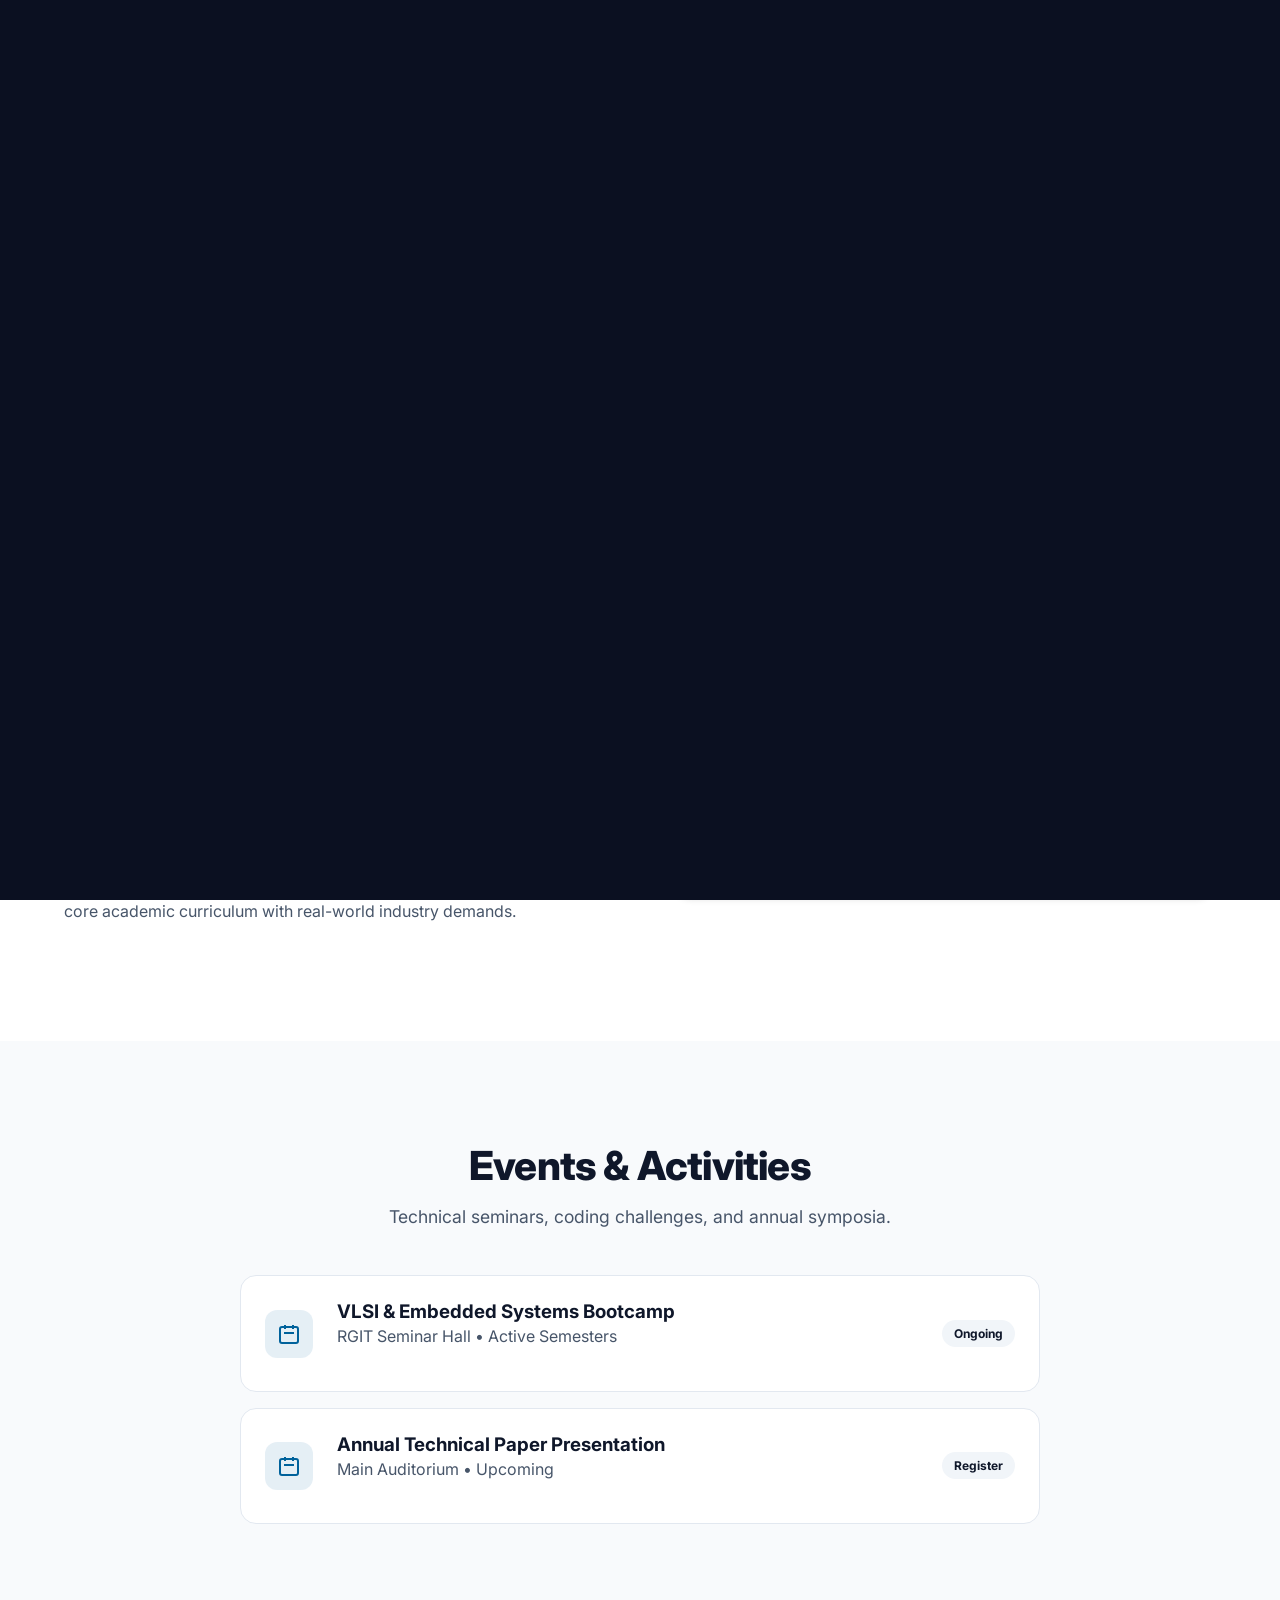
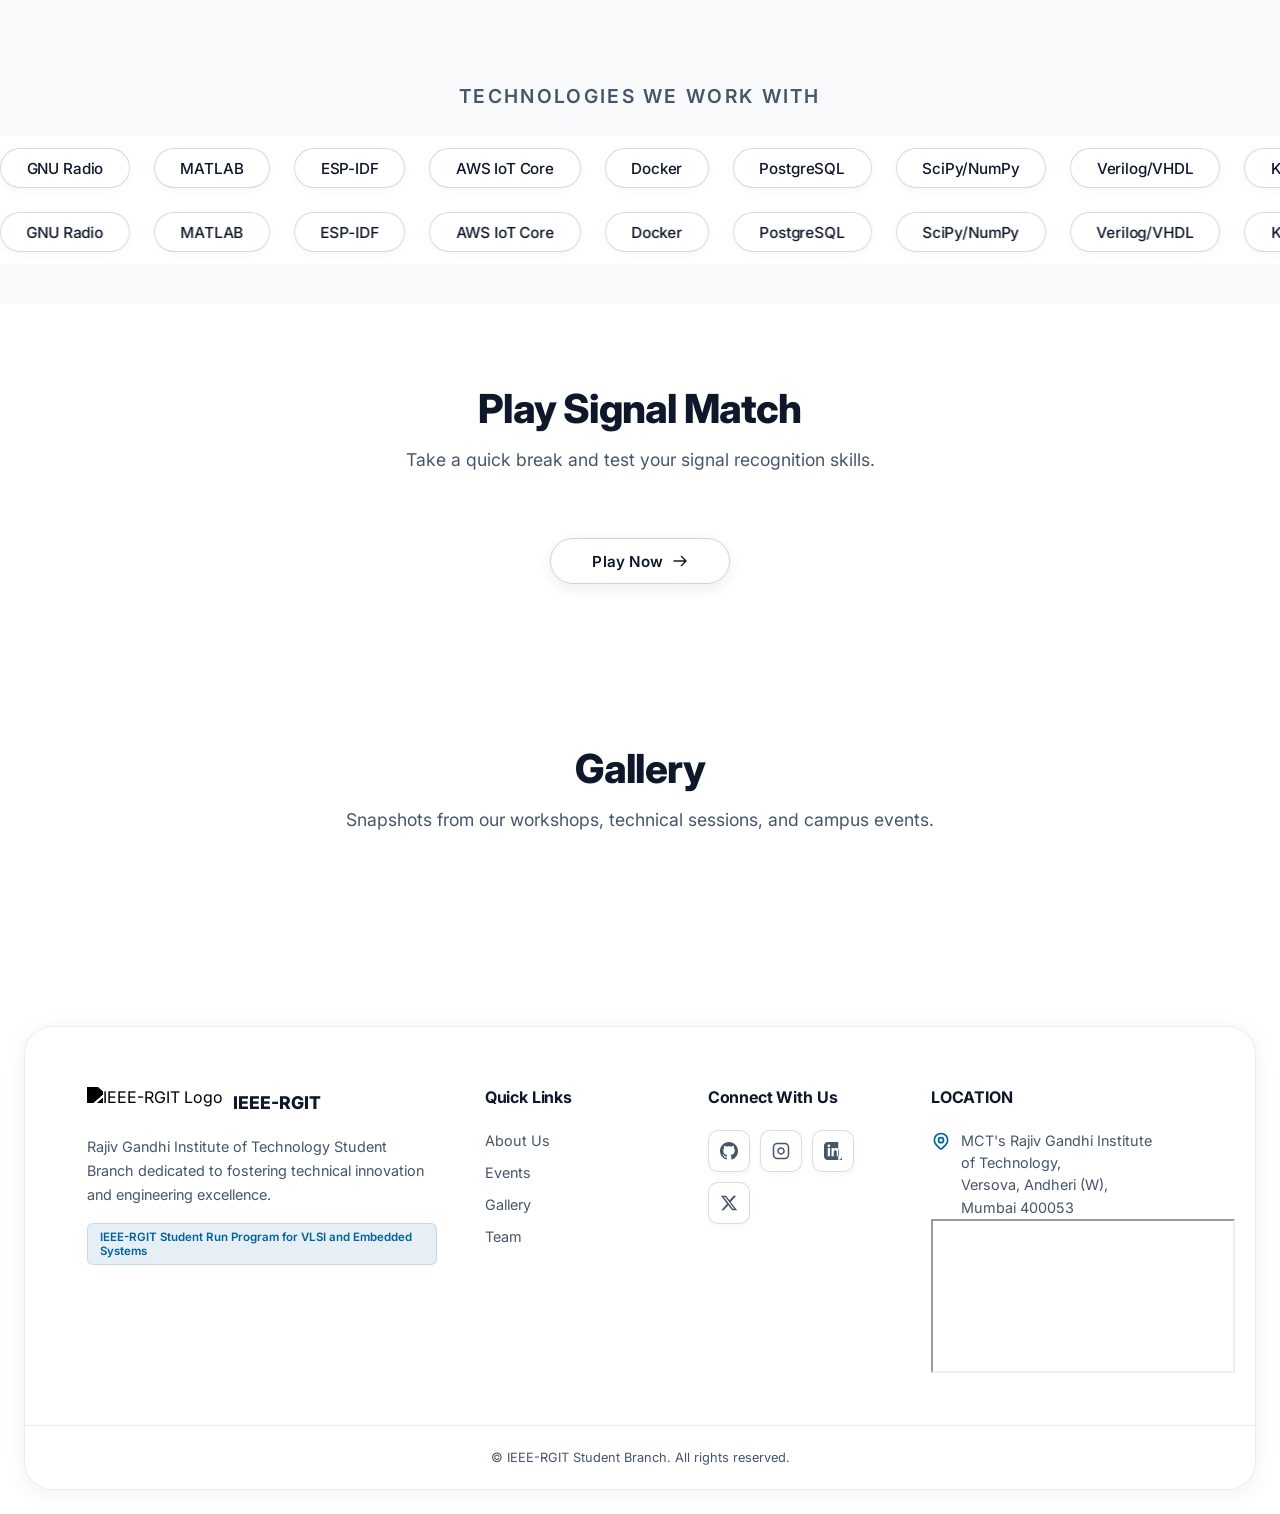
==== commit fa72a672: "Update index.html" ====
--- a/index.html
+++ b/index.html
@@ -19,38 +19,20 @@
 <body class="home-page">
 
     <!-- ============================================================
-         PRELOADER — Circle stays, dots emerge inward, trails form atom
-         (unchanged)
+         PRELOADER
+         ------------------------------------------------------------
+         ONLY visual content: assets/Logo.mp4
+         No SVG, no text, no dots, no orbits, no fallback logo.
          ============================================================ -->
     <div id="preloader" class="preloader-overlay" role="status" aria-label="Loading">
-        <div class="preloader-content">
-
-            <div class="preloader-stage">
-                <svg class="preloader-svg"
-                     viewBox="-110 -110 220 220"
-                     xmlns="http://www.w3.org/2000/svg"
-                     aria-hidden="true">
-
-                    <path class="orbit-trail" id="preloader-trail-0" d="" />
-                    <path class="orbit-trail" id="preloader-trail-1" d="" />
-                    <path class="orbit-trail" id="preloader-trail-2" d="" />
-
-                    <circle id="preloader-base-circle"
-                            class="preloader-base-circle"
-                            cx="0" cy="0" r="42" />
-
-                    <circle class="preloader-dot" id="preloader-dot-0" r="4" cx="0" cy="0" />
-                    <circle class="preloader-dot" id="preloader-dot-1" r="4" cx="0" cy="0" />
-                    <circle class="preloader-dot" id="preloader-dot-2" r="4" cx="0" cy="0" />
-                </svg>
-            </div>
-
-            <div class="preloader-text">
-                <div class="preloader-brand">IEEE RGIT</div>
-                <div class="preloader-tagline">LEARN. EVOLVE.</div>
-            </div>
-
-        </div>
+        <video class="preloader-video"
+               autoplay
+               muted
+               playsinline
+               preload="auto"
+               aria-hidden="true">
+            <source src="assets/Logo.mp4" type="video/mp4">
+        </video>
     </div>
 
     <!-- NAVBAR -->
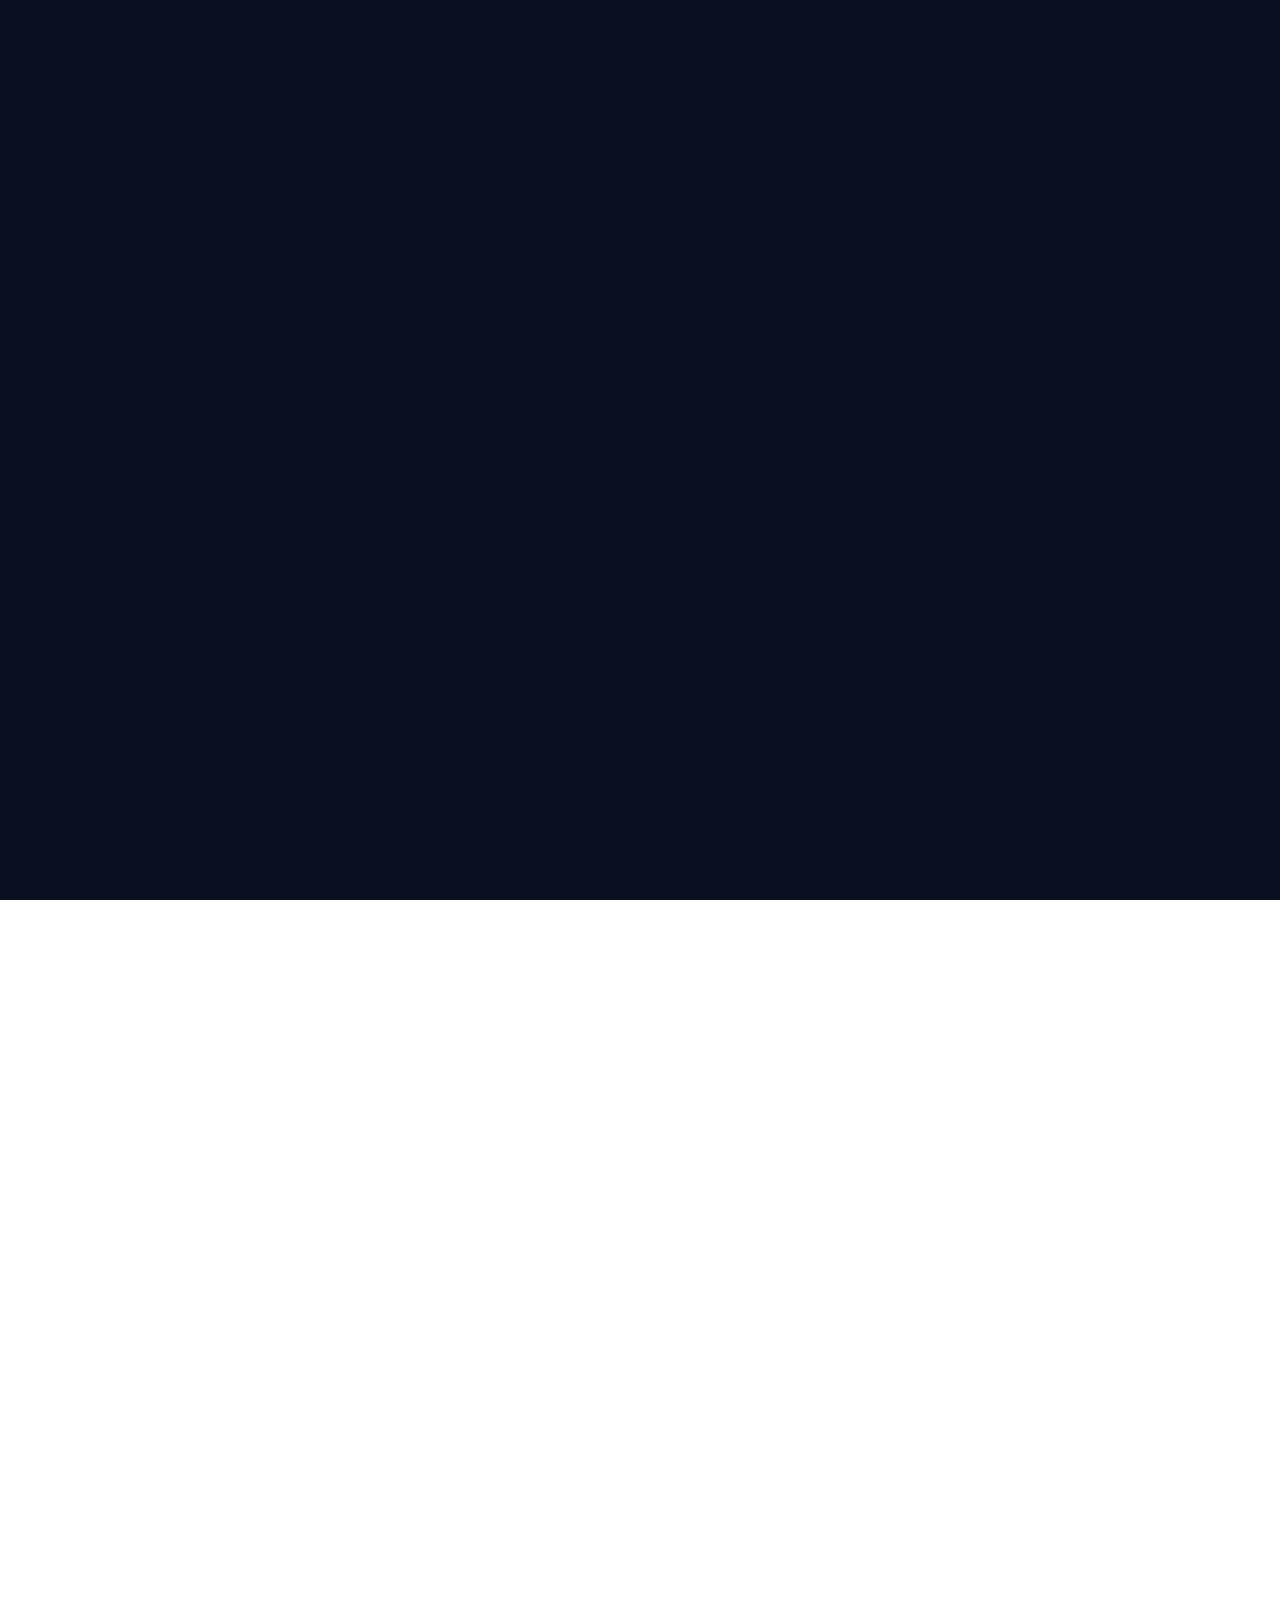
==== commit 95fa6078: "Update index.html" ====
--- a/index.html
+++ b/index.html
@@ -15,14 +15,141 @@
     <link rel="stylesheet" href="css/responsive.css">
 
     <script src="js/theme.js"></script>
+
+    <style>
+        .home-page .lightbox {
+            background: #05070d;
+            backdrop-filter: none;
+            -webkit-backdrop-filter: none;
+            padding: 4vh 4vw;
+            overflow: hidden;
+        }
+
+        .home-page .lightbox-backdrop {
+            position: absolute;
+            inset: 0;
+            overflow: hidden;
+            z-index: 0;
+            pointer-events: none;
+        }
+
+        .home-page .lightbox-backdrop-layer {
+            position: absolute;
+            inset: -60px;
+            background-size: cover;
+            background-position: center center;
+            background-repeat: no-repeat;
+            filter: blur(48px) brightness(0.48) saturate(1.15);
+            transform: scale(1.18);
+            opacity: 0;
+            transition: opacity 0.42s ease;
+            will-change: opacity;
+        }
+
+        .home-page .lightbox-backdrop-layer.active {
+            opacity: 1;
+        }
+
+        .home-page .lightbox-content {
+            position: relative;
+            z-index: 1;
+            background: transparent;
+            padding: 0;
+            border: none;
+            border-radius: 0;
+            max-width: none;
+            width: auto;
+            box-shadow: none;
+            display: flex;
+            flex-direction: column;
+            align-items: center;
+            justify-content: center;
+            max-height: 100%;
+            touch-action: pan-y;
+        }
+
+        .home-page .lightbox-content img {
+            max-width: 88vw;
+            max-height: 76vh;
+            max-height: 76dvh;
+            width: auto;
+            height: auto;
+            object-fit: contain;
+            border-radius: 10px;
+            box-shadow:
+                0 24px 70px rgba(0, 0, 0, 0.65),
+                0 0 0 1px rgba(255, 255, 255, 0.08);
+            display: block;
+            margin: 0 auto;
+            user-select: none;
+            -webkit-user-select: none;
+            -webkit-user-drag: none;
+        }
+
+        .home-page .lightbox-content img.lb-switch {
+            animation: lbSwitch 0.28s ease;
+        }
+        @keyframes lbSwitch {
+            from { opacity: 0; }
+            to { opacity: 1; }
+        }
+
+        .home-page .lightbox-content p {
+            color: #ffffff;
+            font-size: 0.95rem;
+            font-weight: 500;
+            margin-top: 1rem;
+            text-shadow: 0 2px 12px rgba(0, 0, 0, 0.85);
+            text-align: center;
+            max-width: 88vw;
+            word-break: break-word;
+        }
+
+        .home-page .lightbox-close {
+            z-index: 3;
+            color: #ffffff;
+            text-shadow: 0 2px 12px rgba(0, 0, 0, 0.85);
+        }
+
+        @media (max-width: 768px) {
+            .home-page .lightbox {
+                padding: 4vh 3vw;
+            }
+            .home-page .lightbox-backdrop-layer {
+                filter: blur(38px) brightness(0.45) saturate(1.1);
+                inset: -40px;
+            }
+            .home-page .lightbox-content img {
+                max-width: 94vw;
+                max-height: 74dvh;
+                border-radius: 8px;
+            }
+            .home-page .lightbox-content p {
+                font-size: 0.85rem;
+                margin-top: 0.75rem;
+                max-width: 94vw;
+            }
+            .home-page .lightbox-close {
+                top: 14px;
+                right: 18px;
+                font-size: 2.4rem;
+            }
+        }
+
+        @media (prefers-reduced-motion: reduce) {
+            .home-page .lightbox-backdrop-layer {
+                transition: none;
+            }
+            .home-page .lightbox-content img.lb-switch {
+                animation: none;
+            }
+        }
+    </style>
 </head>
 <body class="home-page">
 
     <!-- ============================================================
          PRELOADER
-         ------------------------------------------------------------
-         ONLY visual content: assets/Logo.mp4
-         No SVG, no text, no dots, no orbits, no fallback logo.
          ============================================================ -->
     <div id="preloader" class="preloader-overlay" role="status" aria-label="Loading">
         <video class="preloader-video"
@@ -277,10 +404,14 @@
 
     <!-- LIGHTBOX -->
     <div id="lightbox" class="lightbox">
+        <div class="lightbox-backdrop" aria-hidden="true">
+            <div class="lightbox-backdrop-layer" id="lightbox-backdrop-a"></div>
+            <div class="lightbox-backdrop-layer" id="lightbox-backdrop-b"></div>
+        </div>
         <span class="lightbox-close">&times;</span>
         <div class="lightbox-content">
-            <img id="lightbox-image" src="" alt="Gallery Image" style="max-width: 100%; max-height: 70vh; border-radius: 8px;">
-            <p id="lightbox-caption" style="margin-top: 1rem;"></p>
+            <img id="lightbox-image" src="" alt="Gallery Image">
+            <p id="lightbox-caption"></p>
         </div>
     </div>
 
--- a/css/style.css
+++ b/css/style.css
@@ -112,7 +112,7 @@
     color: var(--text-main);
     background-color: var(--bg-main);
     transition: background-color 0.3s ease, color 0.3s ease;
-    overflow-x: hidden; /* prevents 1px horizontal overflow seam */
+    overflow-x: hidden;
 }
 
 body {
@@ -1570,7 +1570,6 @@
     min-width: 0;
 }
 
-/* ---------- Accomplishments list item: strict 2-col grid ---------- */
 .events-page .accomplishments-list li {
     display: grid;
     grid-template-columns: 17px minmax(0, 1fr);
@@ -1601,7 +1600,6 @@
     display: block;
 }
 
-/* ---------- Shared bullet-text wrapper ---------- */
 .events-page .accomplishments-list li .bullet-text,
 .events-page .flagship-section .bullet-list li .bullet-text {
     display: block;
@@ -1705,7 +1703,6 @@
     min-width: 0;
 }
 
-/* ---------- Flagship section title: grid layout prevents overflow ---------- */
 .events-page .flagship-section-title {
     font-size: 1.25rem;
     font-weight: 800;
@@ -1746,7 +1743,6 @@
     max-width: 100%;
 }
 
-/* ---------- Bullet list item: strict 2-col grid ---------- */
 .events-page .flagship-section .bullet-list li {
     display: grid;
     grid-template-columns: 16px minmax(0, 1fr);
@@ -1994,24 +1990,16 @@
 /* ==================================================
    22. HOMEPAGE + ABOUT — HIDE DECORATIVE
        SECTION-HEADING ACCENT LINES
-   ---------------------------------------------------
-   Removes the small cyan accent line above:
-     • "About IEEE-RGIT"           (homepage #about)
-     • "WHO WE ARE"                (about.html #about-core)
-   And the small cyan accent line below:
-     • "TECHNOLOGIES WE WORK WITH" (homepage #technologies)
-
-   `visibility: hidden` is used instead of `display: none`
-   so the element still occupies its original space. This
-   keeps the heading text position, spacing, alignment and
-   responsive behavior completely unchanged.
-
-   Scoped precisely to the three target sections so that
-   any other `.section-line` elsewhere on the site is
-   completely unaffected.
 ================================================== */
 .home-page #about .section-line,
 .about-page #about-core .section-line,
 .home-page #technologies .section-line {
     visibility: hidden;
 }
+
+/* ==================================================
+   23. GALLERY PAGE — COMPACT TOP SPACING
+================================================== */
+.gallery-page .section {
+    padding: 24px 0 100px 0;
+}
--- a/css/animation.css
+++ b/css/animation.css
@@ -1,9 +1,21 @@
 /* ==================================================
-   PRELOADER — Pure CSS 3-ring atom animation
+   PRELOADER — Video only
+   ---------------------------------------------------
+   • Single full-viewport overlay (#0B1021).
+   • One <video> element fills the overlay.
+   • No SVG, no logo, no text, no dots, no orbits,
+     no pseudo-elements, no fallback visuals.
+   • Normal page background is untouched.
    ================================================== */
+
+/* ---------- Overlay ---------- */
 .preloader-overlay {
     position: fixed;
-    inset: 0;
+    top: 0;
+    left: 0;
+    width: 100vw;
+    height: 100vh;    /* fallback */
+    height: 100dvh;   /* modern mobile-safe viewport */
     z-index: 9999;
     margin: 0;
     padding: 0;
@@ -14,305 +26,64 @@
     box-sizing: border-box;
     background-color: #0B1021;
     display: flex;
-    flex-direction: column;
     align-items: center;
     justify-content: center;
-    gap: 26px;
     opacity: 1;
+    transition: opacity 0.5s cubic-bezier(0.4, 0, 0.2, 1);
     will-change: opacity;
-    backface-visibility: hidden;
-    -webkit-backface-visibility: hidden;
 }
 
-.preloader-stage {
-    position: relative;
-    width: 220px;
-    height: 220px;
-    flex-shrink: 0;
-    transform: translateZ(0);
-    will-change: transform;
-    backface-visibility: hidden;
-    -webkit-backface-visibility: hidden;
+.preloader-overlay.fade-out {
+    opacity: 0;
+    pointer-events: none;
 }
 
-.preloader-ring {
+/* ---------- Video (the ONLY preloader visual) ---------- */
+.preloader-video {
     position: absolute;
-    top: 50%;
-    left: 50%;
-    width: 156px;
-    height: 52px;
-    margin: -26px 0 0 -78px;
-    border: 1.5px solid rgba(56, 189, 248, 0.55);
-    border-radius: 50%;
-    box-sizing: border-box;
-    transform-origin: 50% 50%;
-    transform: translateZ(0) rotate(0deg);
-    will-change: transform;
-    backface-visibility: hidden;
-    -webkit-backface-visibility: hidden;
-    animation-duration: var(--preloader-duration, 4000ms);
-    animation-timing-function: linear;
-    animation-iteration-count: 1;
-    animation-fill-mode: forwards;
-}
-
-.preloader-ring-1 { animation-name: preloader-spin-1; }
-.preloader-ring-2 { animation-name: preloader-spin-2; }
-.preloader-ring-3 { animation-name: preloader-spin-3; }
-
-@keyframes preloader-spin-1 {
-    from { transform: translateZ(0) rotate(0deg); }
-    to   { transform: translateZ(0) rotate(360deg); }
-}
-@keyframes preloader-spin-2 {
-    from { transform: translateZ(0) rotate(60deg); }
-    to   { transform: translateZ(0) rotate(420deg); }
-}
-@keyframes preloader-spin-3 {
-    from { transform: translateZ(0) rotate(120deg); }
-    to   { transform: translateZ(0) rotate(480deg); }
-}
-
-.preloader-ring::after {
-    content: '';
-    position: absolute;
-    top: 50%;
-    right: -4px;
-    width: 8px;
-    height: 8px;
-    margin-top: -4px;
-    border-radius: 50%;
-    background: #38bdf8;
-    box-shadow: 0 0 12px rgba(56, 189, 248, 0.85);
-    transform: translateZ(0);
-    backface-visibility: hidden;
-    -webkit-backface-visibility: hidden;
-}
-
-.preloader-core {
-    position: absolute;
-    top: 50%;
-    left: 50%;
-    width: 14px;
-    height: 14px;
-    margin: -7px 0 0 -7px;
-    border-radius: 50%;
-    background: #ffffff;
-    box-shadow: 0 0 20px rgba(56, 189, 248, 0.9);
-    transform: translateZ(0);
-    will-change: transform, opacity;
-    backface-visibility: hidden;
-    -webkit-backface-visibility: hidden;
-    animation: preloader-core-pulse 1.6s cubic-bezier(0.4, 0, 0.2, 1) infinite;
-}
-
-@keyframes preloader-core-pulse {
-    0%, 100% { transform: translateZ(0) scale(0.75); opacity: 0.7; }
-    50%      { transform: translateZ(0) scale(1.15); opacity: 1; }
-}
-
-.preloader-text {
-    display: flex;
-    flex-direction: column;
-    align-items: center;
-    gap: 10px;
-    text-align: center;
-    transform: translateZ(0);
-}
-
-.preloader-brand {
-    font-family: 'Inter', system-ui, sans-serif;
-    font-size: 1.4rem;
-    font-weight: 700;
-    letter-spacing: 0.35em;
-    color: #ffffff;
-    padding-left: 0.35em;
-    line-height: 1.2;
-    text-shadow: 0 0 20px rgba(56, 189, 248, 0.25);
-    opacity: 0;
-    transform: translateY(6px);
-    transition: opacity 0.5s cubic-bezier(0.4, 0, 0.2, 1),
-                transform 0.5s cubic-bezier(0.4, 0, 0.2, 1);
-}
-.preloader-brand.visible {
-    opacity: 1;
-    transform: translateY(0);
-}
-
-.preloader-tagline {
-    font-family: 'Inter', system-ui, sans-serif;
-    font-size: 0.7rem;
-    font-weight: 500;
-    letter-spacing: 0.45em;
-    color: rgba(255, 255, 255, 0.6);
-    padding-left: 0.45em;
-    line-height: 1.4;
-    opacity: 0;
-    transform: translateY(4px);
-    transition: opacity 0.5s cubic-bezier(0.4, 0, 0.2, 1),
-                transform 0.5s cubic-bezier(0.4, 0, 0.2, 1);
-}
-.preloader-tagline.visible {
-    opacity: 1;
-    transform: translateY(0);
-}
-
-.main-content {
-    position: relative;
-    z-index: 1;
-    opacity: 0;
-}
-
-@media (max-width: 480px) {
-    .preloader-stage { width: 180px; height: 180px; }
-    .preloader-ring {
-        width: 128px;
-        height: 42px;
-        margin: -21px 0 0 -64px;
-    }
-    .preloader-ring::after {
-        width: 7px;
-        height: 7px;
-        margin-top: -3.5px;
-        right: -3.5px;
-    }
-    .preloader-brand { font-size: 1.2rem; }
-    .preloader-tagline { font-size: 0.6rem; }
-}
-
-@media (max-height: 560px) {
-    .preloader-stage { width: 150px; height: 150px; }
-    .preloader-ring {
-        width: 106px;
-        height: 34px;
-        margin: -17px 0 0 -53px;
-    }
-    .preloader-overlay { gap: 16px; }
-}
-
-@media (prefers-reduced-motion: reduce) {
-    .preloader-ring,
-    .preloader-core { animation: none !important; }
-    .preloader-brand,
-    .preloader-tagline { transition: none !important; }
+    inset: 0;
+    width: 100%;
+    height: 100%;
+    object-fit: contain;
+    object-position: center center;
+    display: block;
+    margin: 0;
+    padding: 0;
+    border: 0;
+    outline: 0;
+    box-shadow: none;
+    background-color: #0B1021;
+    pointer-events: none;
 }
 
 /* ==================================================
-   MOBILE HAMBURGER → X ANIMATION
+   SCROLL LOCK WHILE PRELOADER IS ACTIVE
    ---------------------------------------------------
-   Uses the existing .active class on #mobile-menu.
-   The :has() selector lets the parent navbar react
-   to the menu's state, so no additional JS is needed.
+   Prevents the underlying page from showing a
+   scrollbar / gutter behind the fixed overlay.
+   Removed automatically once the preloader is done.
    ================================================== */
-
-.hamburger-icon {
-    width: 24px;
-    height: 24px;
-    display: block;
-    overflow: visible;
-    transform: translateZ(0);
-    backface-visibility: hidden;
-    -webkit-backface-visibility: hidden;
-}
-
-.hamburger-line {
-    transform-box: view-box;
-    transform-origin: 12px 12px;
-    transition: transform 0.3s cubic-bezier(0.4, 0, 0.2, 1),
-                opacity 0.2s cubic-bezier(0.4, 0, 0.2, 1);
-    will-change: transform, opacity;
-    backface-visibility: hidden;
-    -webkit-backface-visibility: hidden;
-}
-
-.navbar:has(#mobile-menu.active) .hamburger-line-top {
-    transform: translateZ(0) translateY(5px) rotate(45deg);
-}
-.navbar:has(#mobile-menu.active) .hamburger-line-bot {
-    transform: translateZ(0) translateY(-5px) rotate(-45deg);
-}
-.navbar:has(#mobile-menu.active) .hamburger-line-mid {
-    opacity: 0;
+html.preloader-active,
+html.preloader-active body {
+    overflow: hidden;
+    width: 100%;
+    height: 100%;
+    margin: 0;
+    padding: 0;
 }
 
 /* ==================================================
-   MOBILE MENU — SLIDE + FADE
-   ---------------------------------------------------
-   Replaces the old display:none / display:flex toggle
-   with an always-rendered, absolutely positioned panel
-   that fades and slides. Position:absolute avoids any
-   layout reflow (no height/width animation).
-   ================================================== */
-
-.mobile-menu {
-    display: flex;
-    flex-direction: column;
-    position: absolute;
-    top: 100%;
-    left: 0;
-    right: 0;
-    opacity: 0;
-    visibility: hidden;
-    transform: translateZ(0) translateY(-10px);
-    pointer-events: none;
-    background: var(--glass-nav-bg);
-    backdrop-filter: blur(20px) saturate(180%);
-    -webkit-backdrop-filter: blur(20px) saturate(180%);
-    border-bottom: 1px solid var(--glass-nav-border);
-    box-shadow: var(--glass-nav-shadow);
-    padding: 1rem 5%;
-    will-change: transform, opacity;
-    backface-visibility: hidden;
-    -webkit-backface-visibility: hidden;
-    transition: opacity 0.3s cubic-bezier(0.4, 0, 0.2, 1),
-                transform 0.3s cubic-bezier(0.4, 0, 0.2, 1),
-                visibility 0s linear 0.3s;
-}
-
-.mobile-menu.active {
-    opacity: 1;
-    visibility: visible;
-    transform: translateZ(0) translateY(0);
-    pointer-events: auto;
-    transition: opacity 0.3s cubic-bezier(0.4, 0, 0.2, 1),
-                transform 0.3s cubic-bezier(0.4, 0, 0.2, 1),
-                visibility 0s;
+   RESPONSIVE
+================================================== */
+@media (max-width: 480px) {
+    /* Video already uses object-fit: contain, so it
+       scales down naturally. No additional rules
+       required — kept here only for future needs. */
 }
 
 /* ==================================================
-   MOBILE MENU LINKS — SUBTLE STAGGER
-   ================================================== */
-
-.mobile-link {
-    opacity: 0;
-    transform: translateZ(0) translateY(-6px);
-    will-change: transform, opacity;
-    backface-visibility: hidden;
-    -webkit-backface-visibility: hidden;
-    transition: opacity 0.28s cubic-bezier(0.4, 0, 0.2, 1),
-                transform 0.28s cubic-bezier(0.4, 0, 0.2, 1),
-                color 0.25s ease;
+   REDUCED MOTION
+================================================== */
+@media (prefers-reduced-motion: reduce) {
+    .preloader-overlay { transition: opacity 0.3s ease; }
 }
-
-.mobile-menu.active .mobile-link {
-    opacity: 1;
-    transform: translateZ(0) translateY(0);
-}
-
-.mobile-menu.active .mobile-link:nth-child(1) { transition-delay: 0.05s; }
-.mobile-menu.active .mobile-link:nth-child(2) { transition-delay: 0.09s; }
-.mobile-menu.active .mobile-link:nth-child(3) { transition-delay: 0.13s; }
-.mobile-menu.active .mobile-link:nth-child(4) { transition-delay: 0.17s; }
-.mobile-menu.active .mobile-link:nth-child(5) { transition-delay: 0.21s; }
-
-/* ==================================================
-   REDUCED MOTION — hamburger & menu
-   ================================================== */
-@media (prefers-reduced-motion: reduce) {
-    .hamburger-line,
-    .mobile-menu,
-    .mobile-link {
-        transition-duration: 0.001ms !important;
-        transition-delay: 0s !important;
-    }
-}
--- a/css/responsive.css
+++ b/css/responsive.css
@@ -136,9 +136,6 @@
 
 /* ==================================================
    SIGNAL MATCH MODAL — RESPONSIVE WINDOW SIZING
-   ---------------------------------------------------
-   Wide landscape game window on desktop.
-   Compact panel that fits the phone viewport on mobile.
 ================================================== */
 
 /* ---------- Tablet / small laptop ---------- */
@@ -213,8 +210,6 @@
 
 /* ==================================================
    RESPONSIVE — EVENTS PAGE
-   ---------------------------------------------------
-   Base event-detail responsive rules (all events).
 ================================================== */
 
 @media (max-width: 900px) {
@@ -442,22 +437,12 @@
 
 /* ==================================================
    EVENTS PAGE — MOBILE OVERFLOW / LAYOUT FIX
-   ---------------------------------------------------
-   Root-cause correction for horizontal page overflow
-   on phones. Prevents any container, grid, or flex
-   child from pushing the page wider than the viewport.
-
-   Covers ALL events (Sahyadri, LaTeX, Adani, TechForge).
-
-   Desktop (>= 901px) is COMPLETELY untouched.
-   ================================================== */
-
-/* ---------- Universal safety net inside the Events page ---------- */
+================================================== */
+
 .events-page {
     overflow-x: hidden;
 }
 
-/* ---------- Every layout container inside an event detail ---------- */
 .events-page .event-detail,
 .events-page .event-block,
 .events-page .event-flagship,
@@ -476,7 +461,6 @@
     box-sizing: border-box;
 }
 
-/* ---------- Every grid/flex child chain inside an event detail ---------- */
 .events-page .event-meta-grid,
 .events-page .event-meta-item,
 .events-page .event-meta-text,
@@ -508,7 +492,6 @@
     box-sizing: border-box;
 }
 
-/* ---------- Long unbreakable strings wrap everywhere inside event details ---------- */
 .events-page .event-detail,
 .events-page .event-detail p,
 .events-page .event-detail li,
@@ -537,11 +520,7 @@
     word-break: break-word;
 }
 
-/* ===============================================
-   Tablet & small laptop
-   =============================================== */
 @media (max-width: 900px) {
-    /* Container gets safe side padding */
     .events-page .container {
         width: 100%;
         max-width: 100%;
@@ -550,7 +529,6 @@
         box-sizing: border-box;
     }
 
-    /* Back button wrapper aligned with container */
     .events-page .event-detail .event-detail-back-wrap {
         width: 100%;
         max-width: 100%;
@@ -560,7 +538,6 @@
         margin-bottom: 1rem;
     }
 
-    /* Multi-column sections collapse to single column */
     .events-page .event-meta-grid,
     .events-page .explore-grid,
     .events-page .flagship-meta,
@@ -568,12 +545,10 @@
         grid-template-columns: 1fr;
     }
 
-    /* Stat row: two per row on tablets */
     .events-page .stat-row {
         grid-template-columns: repeat(2, minmax(0, 1fr));
     }
 
-    /* Bullet list items: icon + text, icon fixed size */
     .events-page .flagship-section .bullet-list li,
     .events-page .accomplishments-list li {
         display: grid;
@@ -592,7 +567,6 @@
         margin-top: 4px;
     }
 
-    /* Meta items: icon fixed size, text can shrink */
     .events-page .event-meta-item {
         display: flex;
         align-items: flex-start;
@@ -613,11 +587,7 @@
     }
 }
 
-/* ===============================================
-   Phone sizes
-   =============================================== */
 @media (max-width: 640px) {
-    /* Container side padding is comfortable on phones */
     .events-page .container {
         padding-left: 16px;
         padding-right: 16px;
@@ -628,7 +598,6 @@
         padding-right: 16px;
     }
 
-    /* Event cards don't get extra outer padding */
     .events-page .events-cards-grid {
         gap: 1rem;
     }
@@ -643,7 +612,6 @@
         border-radius: 14px;
     }
 
-    /* Flagship card padding tuned for phones */
     .events-page .flagship-header {
         padding: 3rem 1rem 1.25rem 1rem;
     }
@@ -658,7 +626,6 @@
         padding: 1rem;
     }
 
-    /* Section headers */
     .events-page .flagship-title {
         font-size: 1.55rem;
     }
@@ -667,7 +634,6 @@
         font-size: 1.08rem;
     }
 
-    /* Tables always scroll internally — never push the page */
     .events-page .table-wrapper {
         width: 100%;
         max-width: 100%;
@@ -679,7 +645,6 @@
         min-width: 420px;
     }
 
-    /* Tighten stat boxes */
     .events-page .stat-row {
         grid-template-columns: repeat(2, minmax(0, 1fr));
         gap: 0.55rem;
@@ -697,7 +662,6 @@
         font-size: 0.65rem;
     }
 
-    /* Tighten timeline items */
     .events-page .timeline-item {
         grid-template-columns: 1fr;
         gap: 0.3rem;
@@ -708,9 +672,6 @@
     }
 }
 
-/* ===============================================
-   Very narrow phones (390px and below)
-   =============================================== */
 @media (max-width: 430px) {
     .events-page .container {
         padding-left: 16px;
@@ -752,7 +713,6 @@
         min-width: 380px;
     }
 
-    /* Keep 2 stat boxes per row but reduce padding */
     .events-page .stat-box {
         padding: 0.65rem 0.5rem;
     }
@@ -762,9 +722,6 @@
     }
 }
 
-/* ===============================================
-   Smallest phones (360px and below)
-   =============================================== */
 @media (max-width: 360px) {
     .events-page .container {
         padding-left: 14px;
@@ -792,3 +749,12 @@
         min-width: 340px;
     }
 }
+
+/* ==================================================
+   GALLERY PAGE — COMPACT TOP SPACING ON MOBILE
+================================================== */
+@media (max-width: 768px) {
+    .gallery-page .section {
+        padding: 20px 0 60px 0;
+    }
+}
